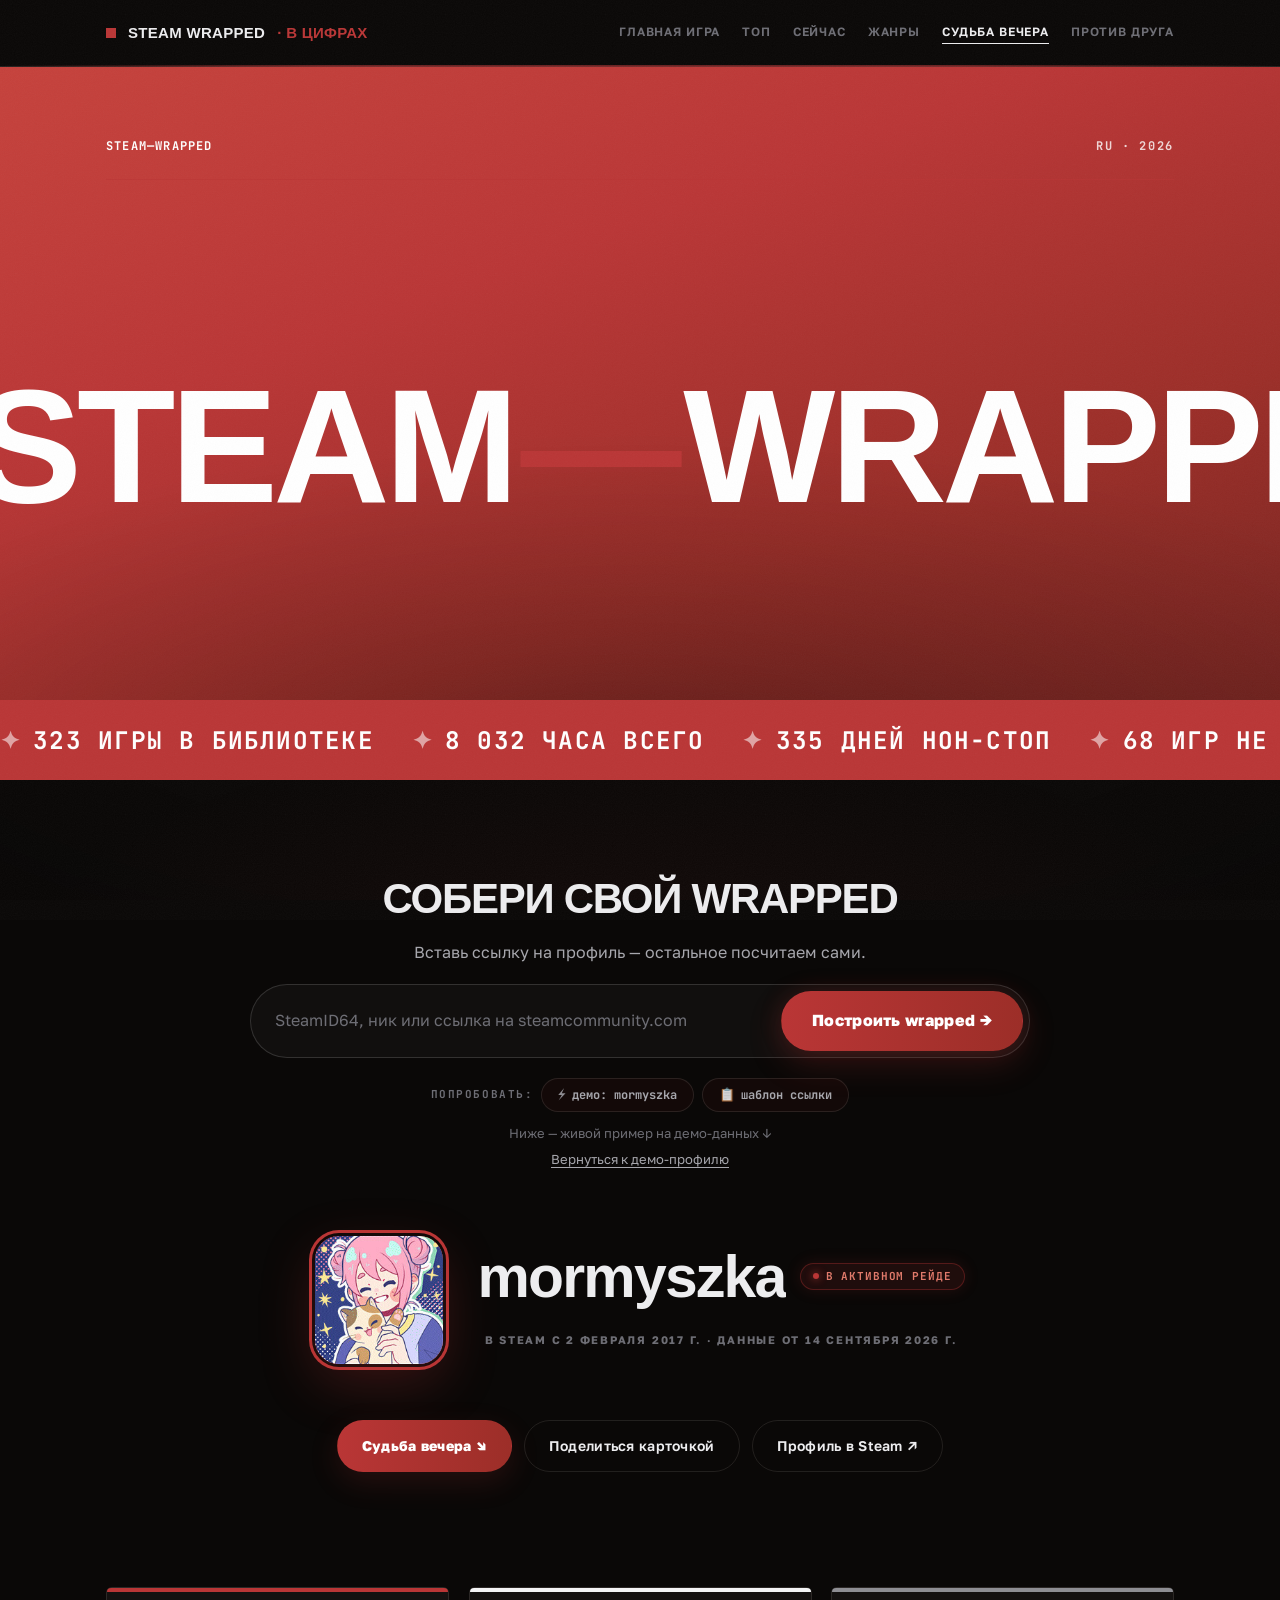
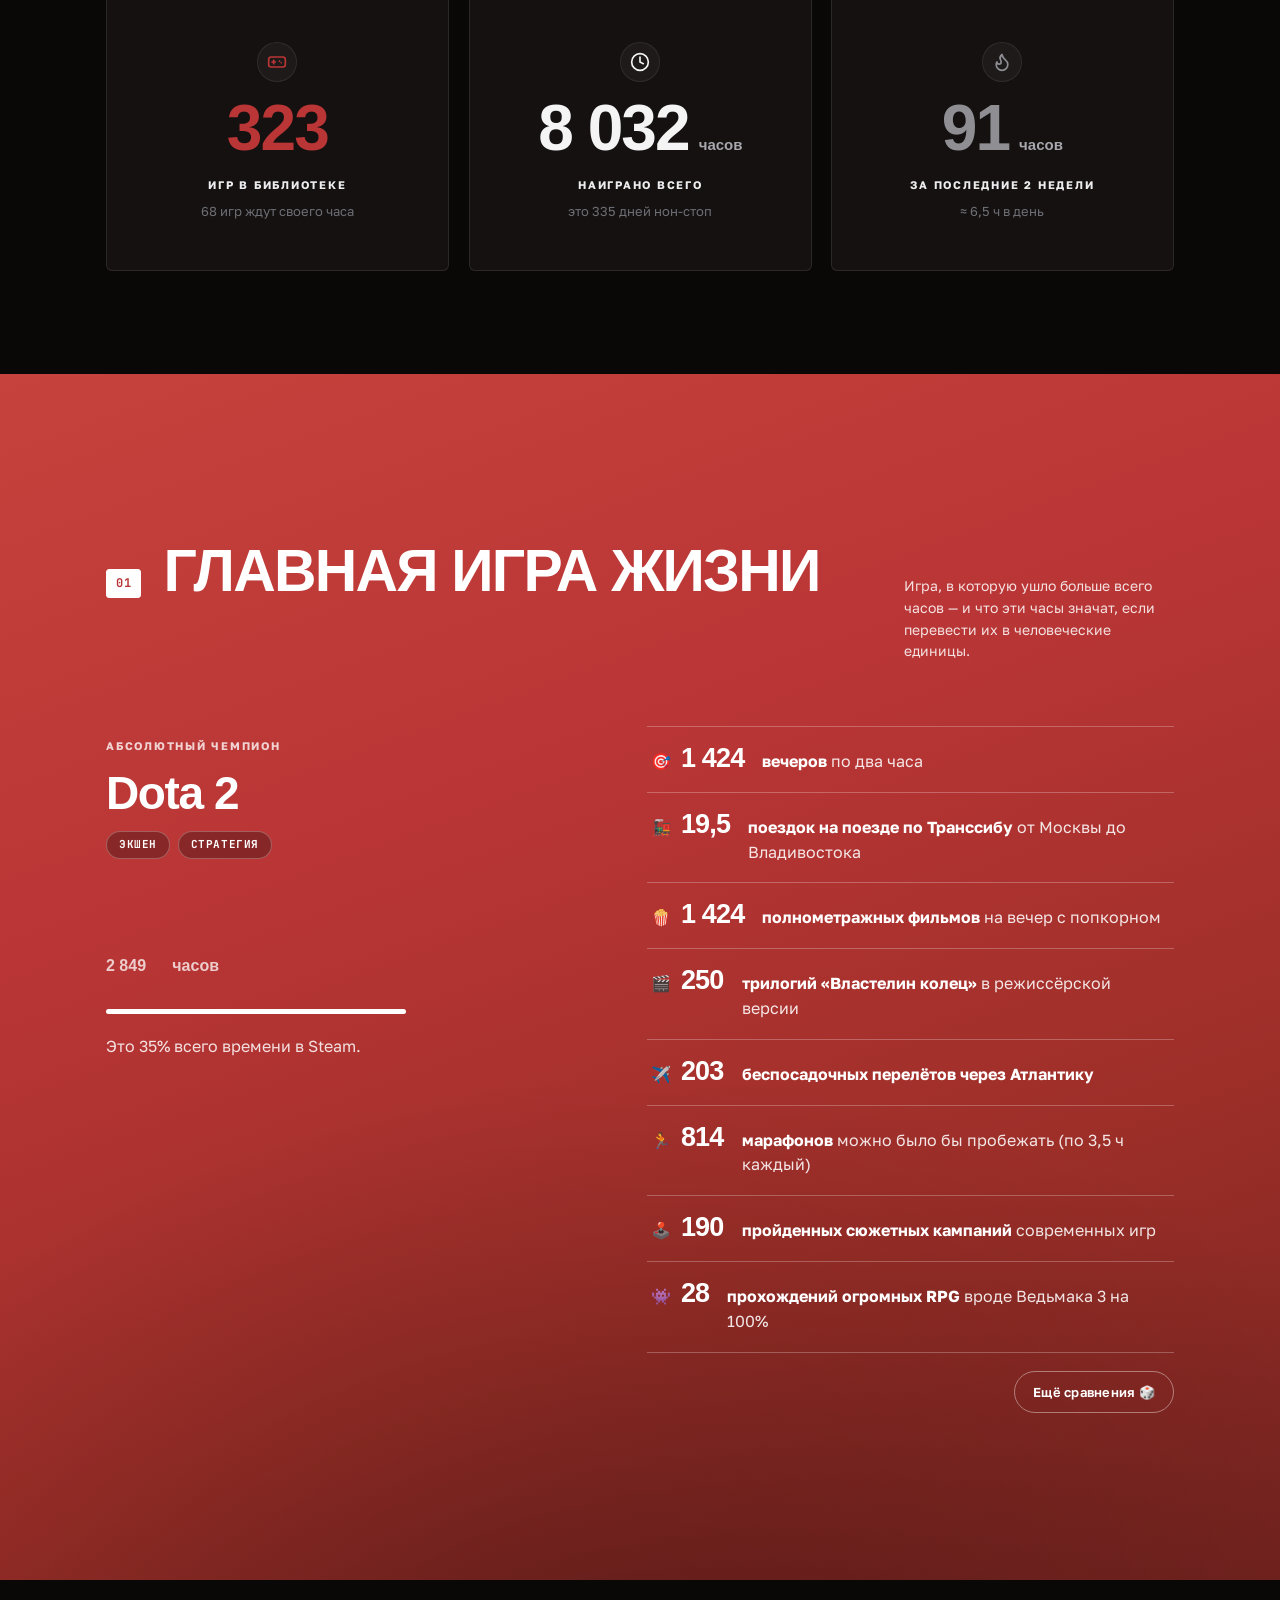
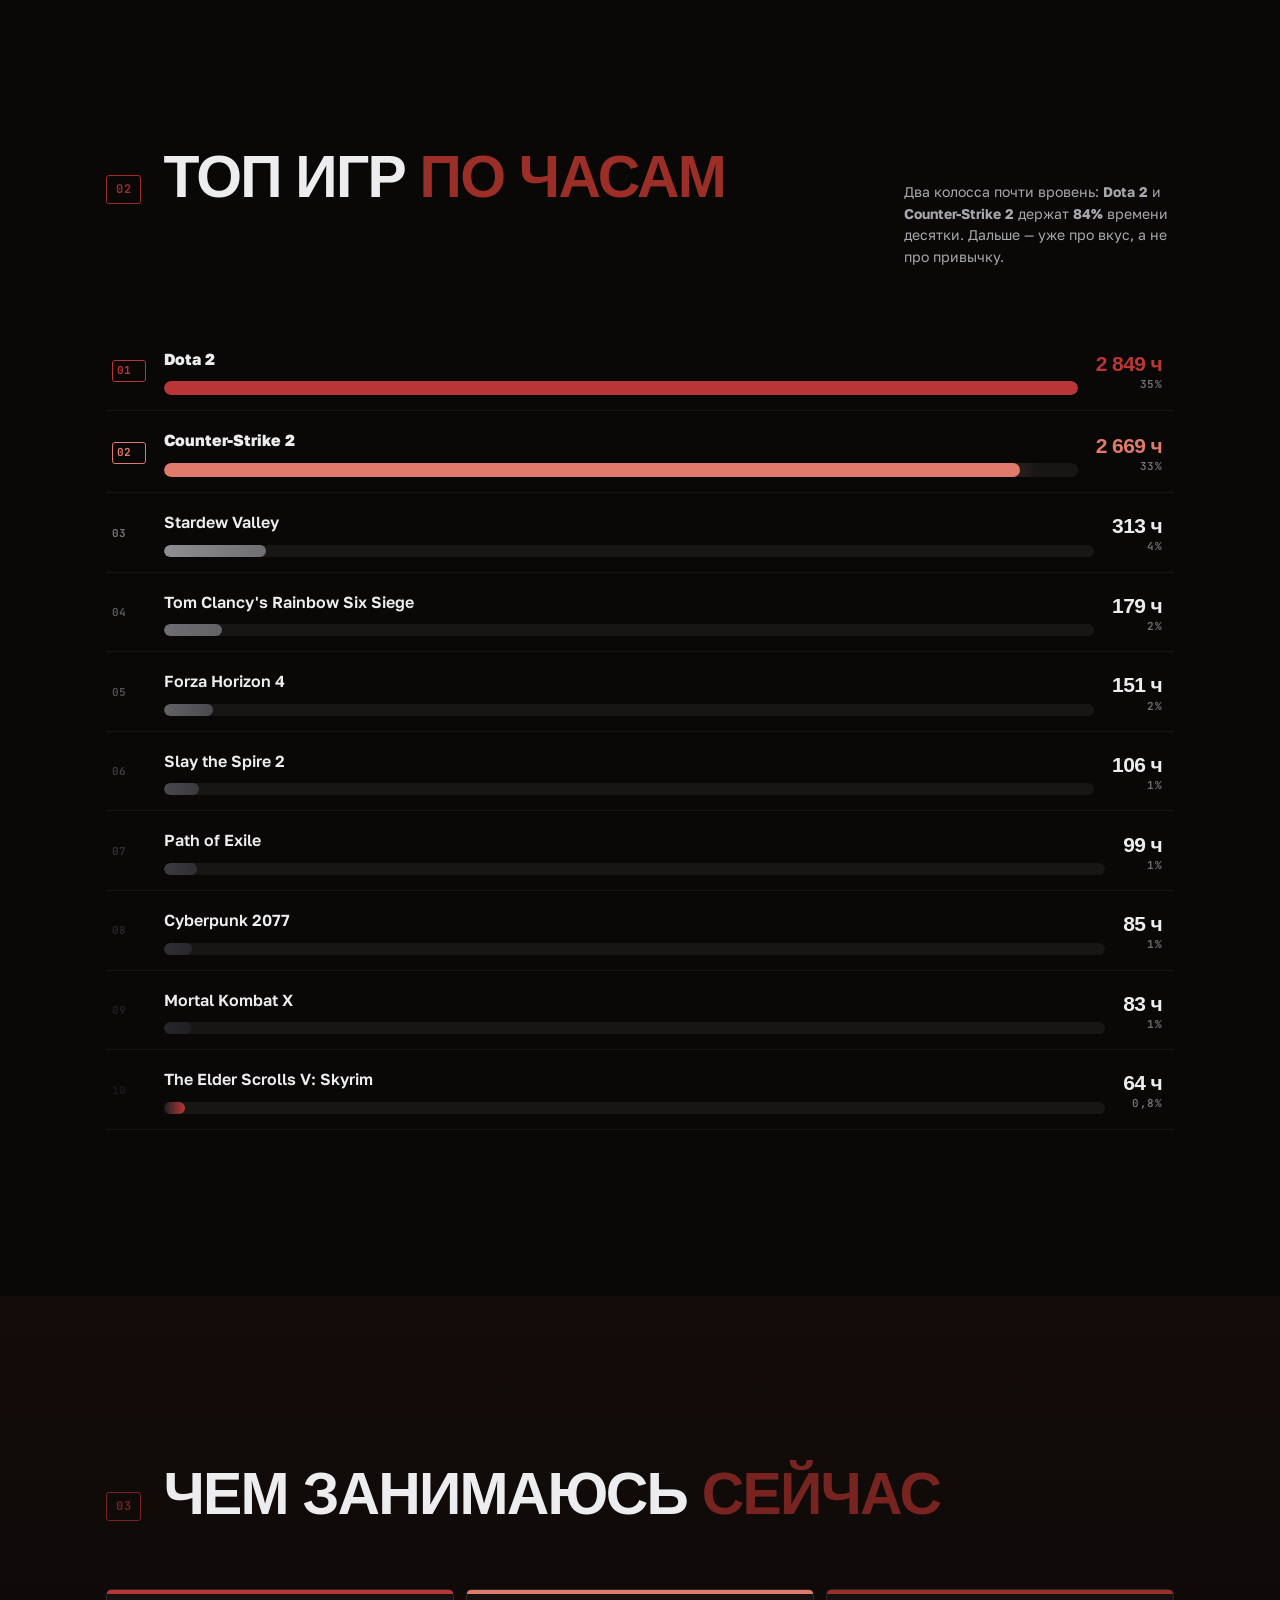
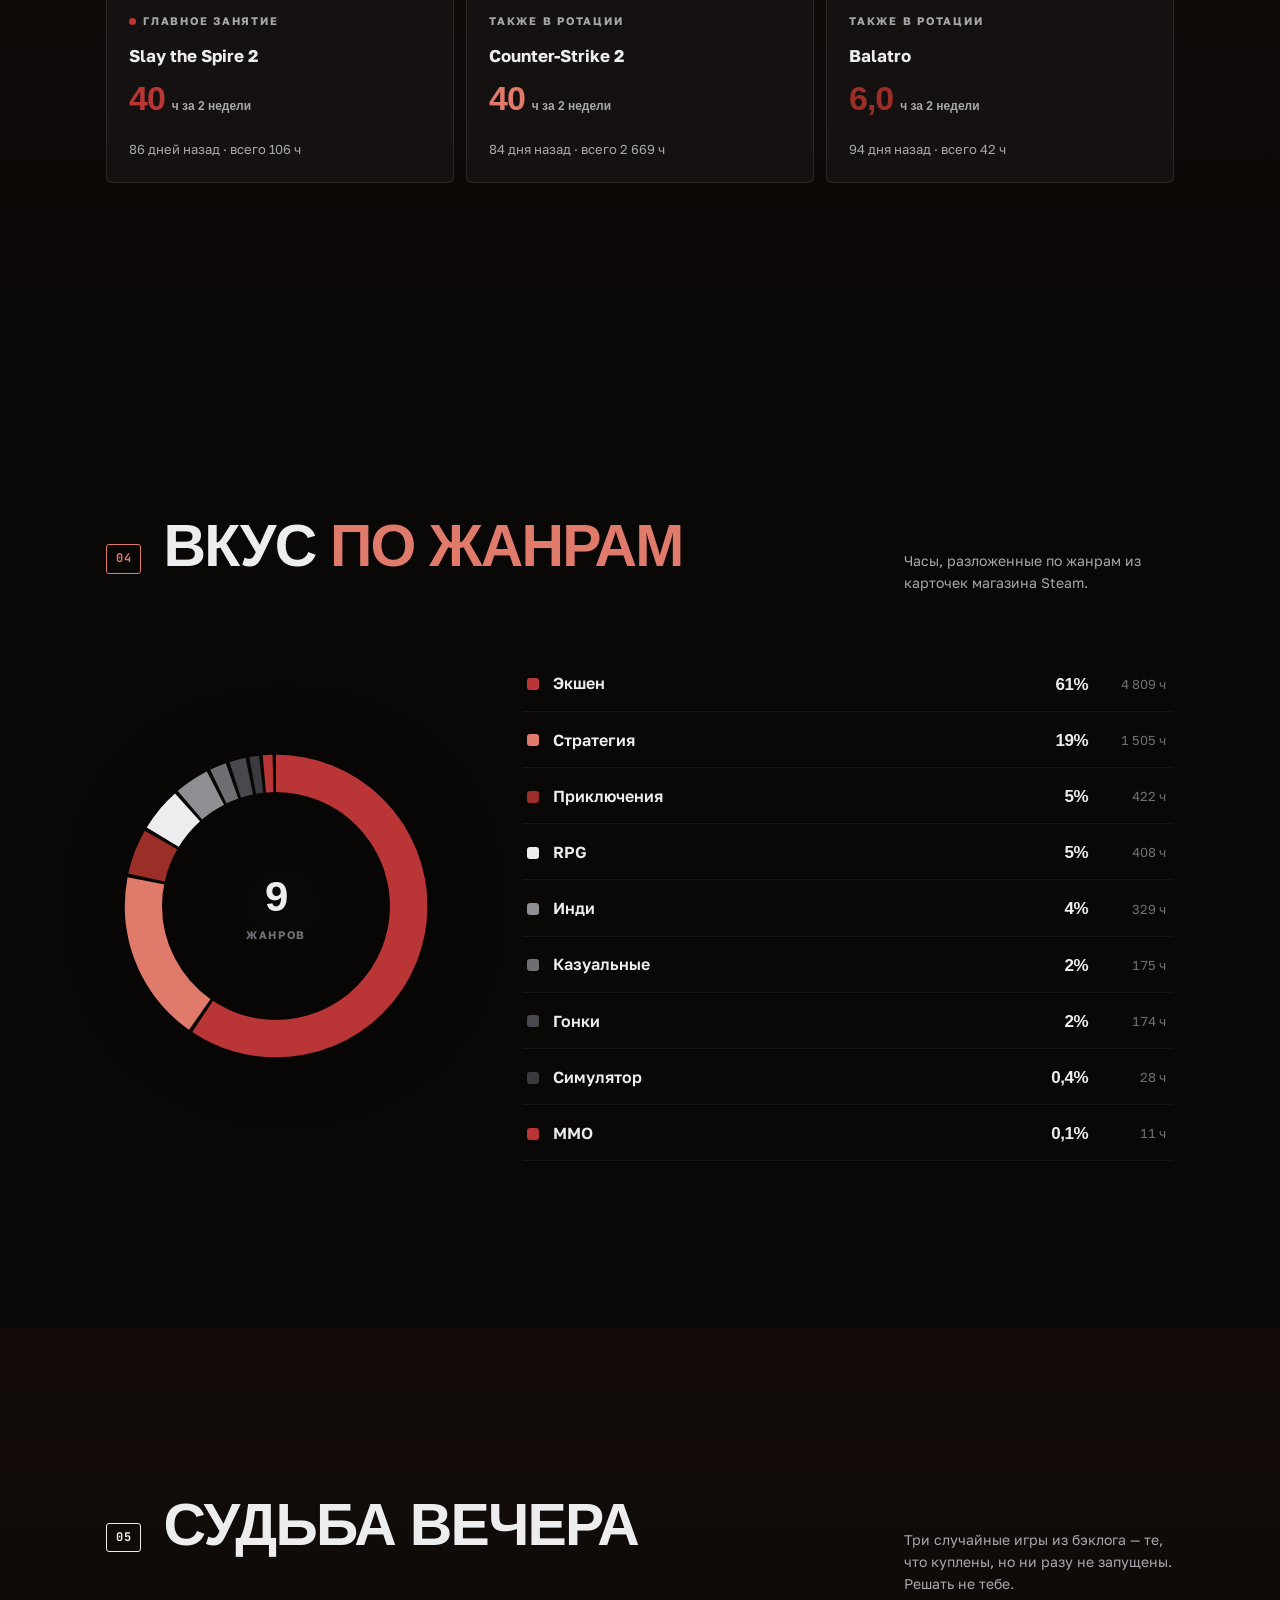
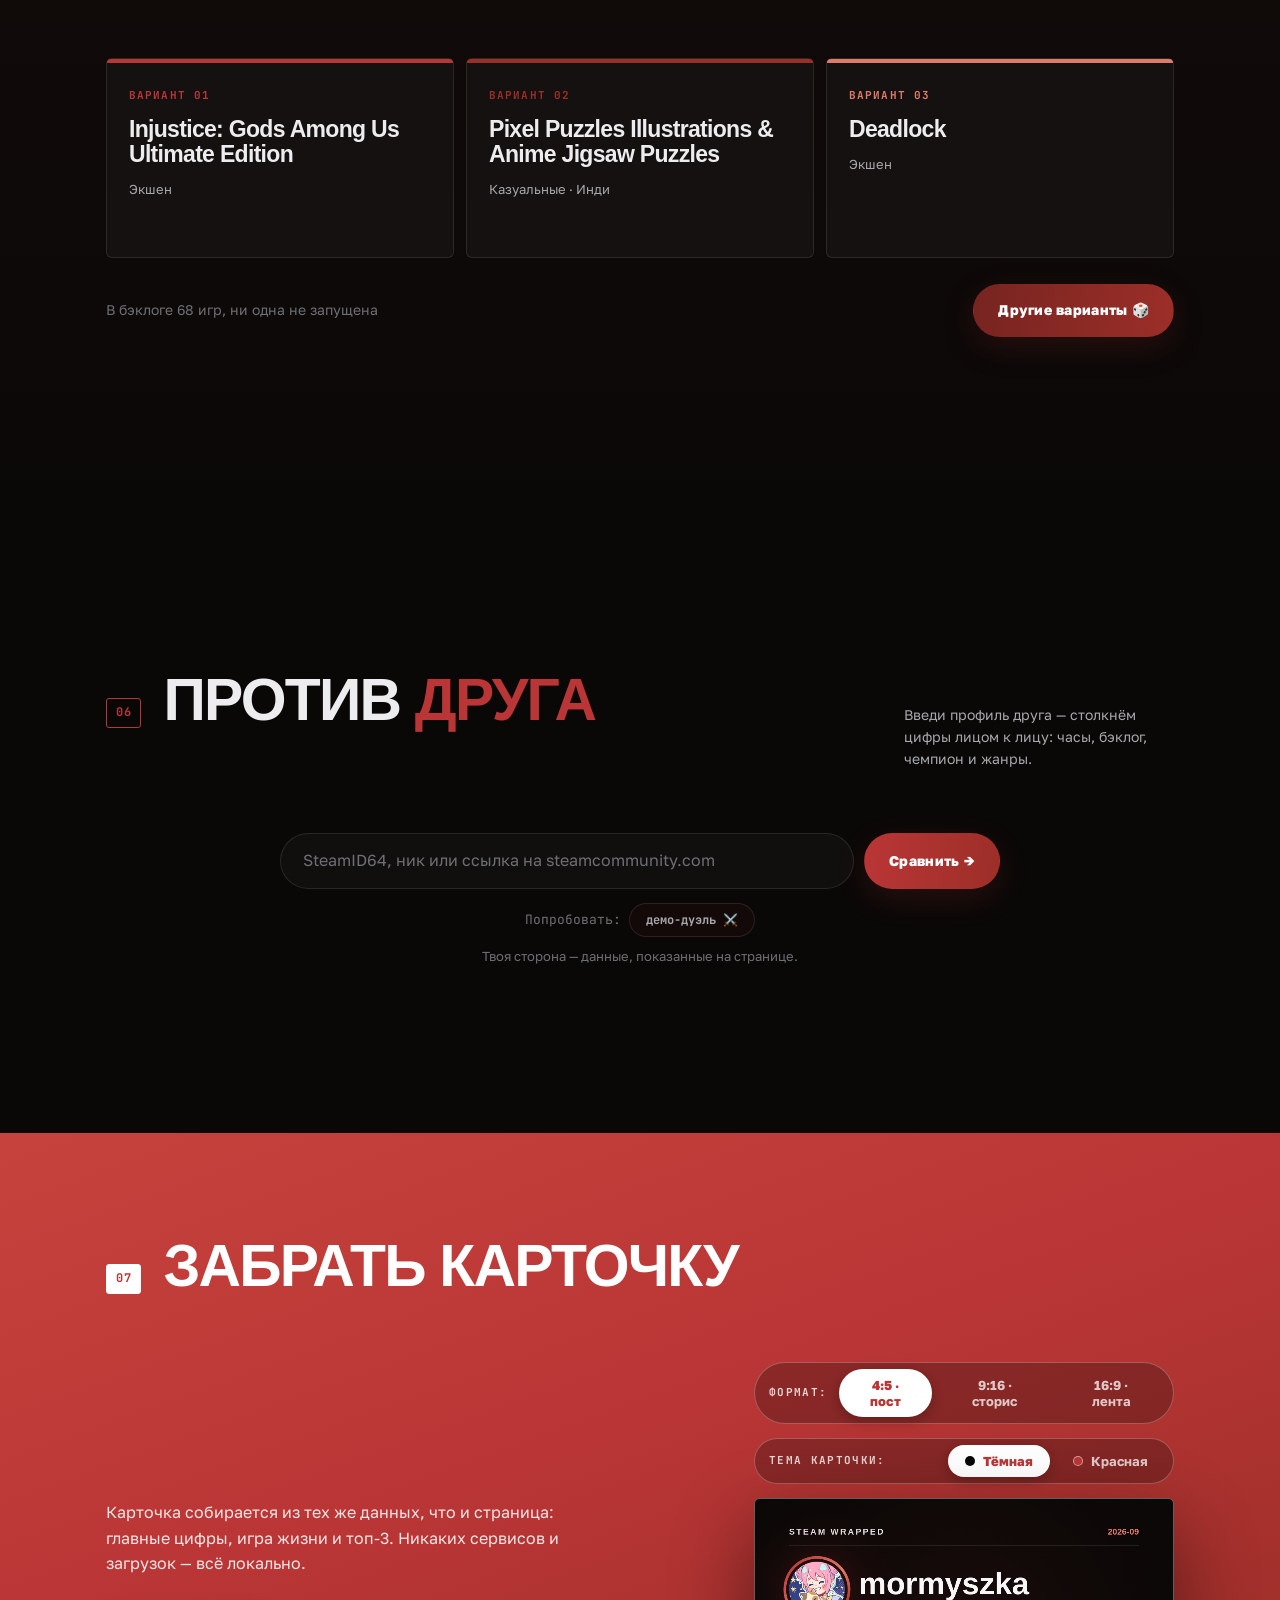
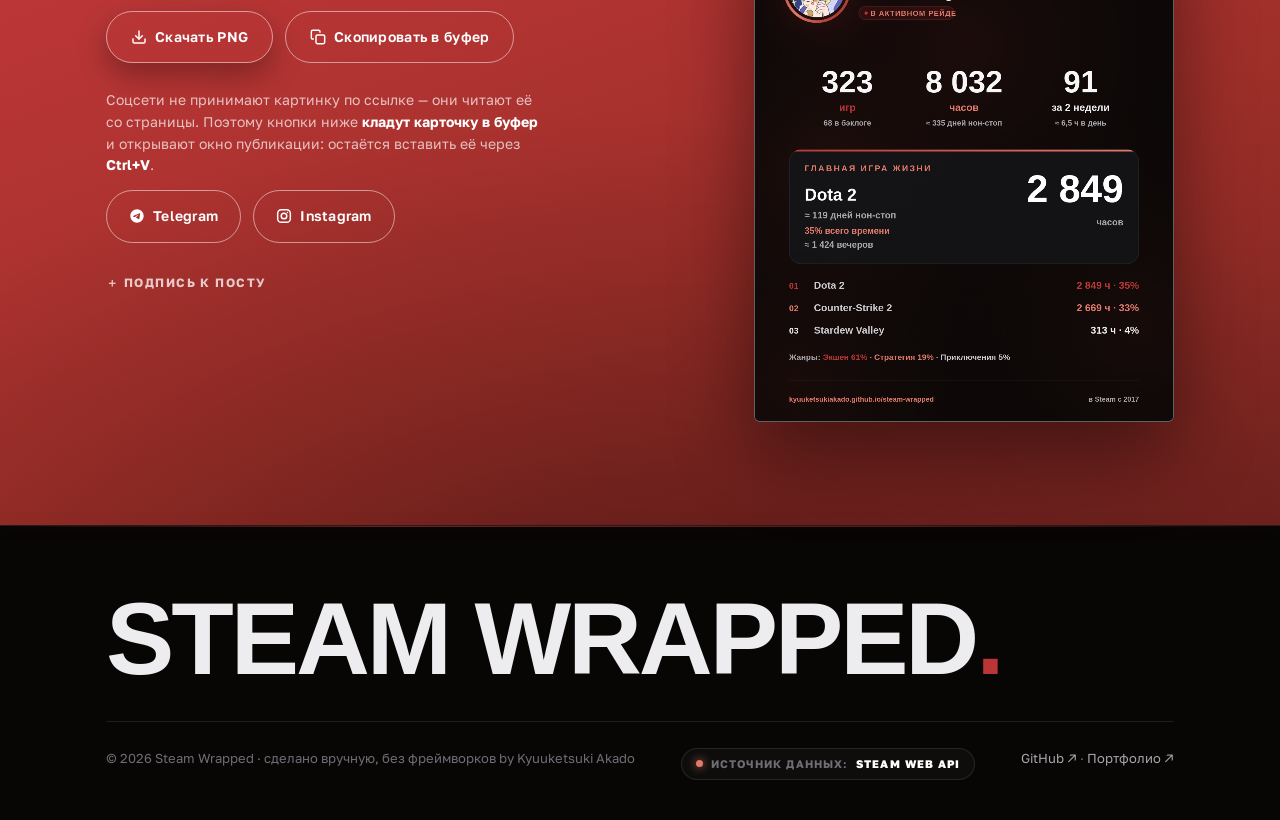
==== index.html @ e5ba5250 "fix: вордмарк hero вписывается в экран по реальной метрике шрифта Unbounded оказался шире расчётного" ====
<!DOCTYPE html>
<html lang="ru">
<head>
<meta charset="utf-8">
<meta name="viewport" content="width=device-width, initial-scale=1">
<title>Steam Wrapped — статистика Steam-профиля</title>
<meta name="description" content="Steam Wrapped превращает публичную библиотеку в цифры — от которых одновременно стыдно и радостно.">
<meta name="theme-color" content="#0A0807">
<meta property="og:title" content="Steam Wrapped — твоя библиотека в цифрах">
<meta property="og:description" content="Инструмент для наглядной статистики публичного Steam-профиля.">
<meta property="og:type" content="website">
<meta property="og:url" content="https://kyuuketsukiakado.github.io/steam-wrapped/">
<meta property="og:image" content="https://kyuuketsukiakado.github.io/steam-wrapped/assets/img/og.png">
<meta property="og:image:width" content="1200">
<meta property="og:image:height" content="630">
<meta property="og:image:alt" content="Steam Wrapped: пример статистики Steam-профиля">
<meta property="og:locale" content="ru_RU">
<meta name="twitter:card" content="summary_large_image">
<meta name="twitter:title" content="Steam Wrapped — твоя библиотека в цифрах">
<meta name="twitter:description" content="Инструмент для наглядной статистики публичного Steam-профиля.">
<meta name="twitter:image" content="https://kyuuketsukiakado.github.io/steam-wrapped/assets/img/og.png">
<link rel="icon" href="data:image/svg+xml,<svg xmlns='http://www.w3.org/2000/svg' viewBox='0 0 32 32'><rect width='32' height='32' rx='7' fill='%230A0A0B'/><rect x='10' y='10' width='12' height='12' rx='2' fill='%23BA3636' transform='rotate(45 16 16)'/></svg>">
<link rel="preload" as="font" type="font/woff2" href="assets/fonts/unbounded-cyrillic-wght-normal.woff2" crossorigin>
<link rel="preload" as="font" type="font/woff2" href="assets/fonts/manrope-cyrillic-wght-normal.woff2" crossorigin>
<link rel="preconnect" href="https://fonts.googleapis.com">
<link rel="preconnect" href="https://fonts.gstatic.com" crossorigin>
<link rel="stylesheet" href="https://fonts.googleapis.com/css2?family=Golos+Text:wght@400..900&family=JetBrains+Mono:wght@400..800&display=swap">
<!-- ?v= — бамп версии при ручных правках css/js, иначе браузер отдаст кэш -->
<link rel="stylesheet" href="assets/css/style.css?v=20260913-5">
</head>
<body>
<a class="skip-link" href="#hero">К содержимому</a>

<div class="shell">
  <div class="scroll-progress" id="scrollProgress" aria-hidden="true"></div>

  <header class="topbar">
    <div class="wrap topbar__inner">
      <div class="topbar__brand">STEAM&nbsp;WRAPPED <b>· В ЦИФРАХ</b></div>
      <nav class="topbar__nav">
        <a href="#soulmate">Главная игра</a>
        <a href="#top">Топ</a>
        <a href="#now">Сейчас</a>
        <a href="#genres">Жанры</a>
        <a href="#fate">Судьба вечера</a>
        <a href="#versus">Против друга</a>
      </nav>
      <button class="burger" id="burger" type="button" aria-expanded="false" aria-controls="mobileNav" aria-label="Меню">
        <span aria-hidden="true"></span><span aria-hidden="true"></span><span aria-hidden="true"></span>
      </button>
    </div>
    <nav class="mobilenav" id="mobileNav" aria-label="Разделы страницы">
      <a href="#soulmate">Главная игра</a>
      <a href="#top">Топ</a>
      <a href="#now">Сейчас</a>
      <a href="#genres">Жанры</a>
      <a href="#fate">Судьба вечера</a>
      <a href="#versus">Против друга</a>
    </nav>
  </header>

  <!-- ============ ГЕРОЙ ============ -->
  <section class="hero" id="hero">
    <div class="hero__red sec--red">
      <div class="wrap">
        <div class="hero__nav">
          <span class="hero__brand">Steam—Wrapped</span>
          <span class="hero__pill">RU · 2026</span>
        </div>
        <div class="hero__stage">
          <span class="meteor" aria-hidden="true"></span>
          <span class="meteor" aria-hidden="true"></span>
          <span class="meteor" aria-hidden="true"></span>
          <h1 class="hero__title"><span class="t-steam">Steam</span><span class="t-dash">—</span><span class="t-wrap">Wrapped</span></h1>
        </div>
      </div>
    </div>

    <div class="marquee marquee--ticker" aria-hidden="true">
      <div class="marquee__track" id="marquee"></div>
    </div>

    <div class="wrap hero__tools">
    <form class="profile-form" id="profileForm" novalidate>
      <label class="profile-form__label" for="profileInput">Собери свой wrapped</label>
      <p class="profile-form__invite">Вставь ссылку на профиль — остальное посчитаем сами.</p>
      <div class="profile-form__row">
        <input class="profile-form__input" id="profileInput" name="profile" type="text"
               inputmode="url" autocomplete="url" maxlength="400"
               placeholder="SteamID64, ник или ссылка на steamcommunity.com"
               aria-describedby="profileStatus">
        <button class="btn btn--solid" type="submit">Построить wrapped →</button>
      </div>
      <div class="profile-form__chips">
        <span class="profile-form__chips-label">Попробовать:</span>
        <button type="button" class="chip" data-fill="https://steamcommunity.com/id/K_Ak4d0/">
          <span class="chip__icon" aria-hidden="true">⚡</span> демо: mormyszka
        </button>
        <button type="button" class="chip" data-fill="https://steamcommunity.com/id/">
          <span class="chip__icon" aria-hidden="true">📋</span> шаблон ссылки
        </button>
      </div>
      <p class="profile-form__status" id="profileStatus" aria-live="polite">
        Ниже — живой пример на демо-данных ↓
      </p>
      <a class="profile-form__reset" id="profileReset" href="./" hidden>Вернуться к демо-профилю</a>
    </form>

    <div class="hero__profile">
      <div class="avatar" id="avatar">M</div>
      <div class="hero__profile-side">
        <div class="hero__nick-row">
          <div class="hero__nick" id="heroNick">mormyszka</div>
          <span class="hero__badge" id="heroArchetype" hidden></span>
        </div>
        <p class="eyebrow" id="heroEyebrow">данные от —</p>
      </div>
    </div>

    <div class="hero__actions">
      <a class="btn btn--solid" href="#fate">Судьба вечера ↘</a>
      <a class="btn" href="#share">Поделиться карточкой</a>
      <a class="btn" id="profileLink" href="#" target="_blank" rel="noopener">Профиль в Steam ↗</a>
    </div>

    <div class="stats" id="stats">
      <div class="stat">
        <div class="stat__icon-badge" aria-hidden="true">
          <svg width="20" height="20" viewBox="0 0 24 24" fill="none" stroke="currentColor" stroke-width="2" stroke-linecap="round" stroke-linejoin="round"><rect x="2" y="6" width="20" height="12" rx="3"/><line x1="6" y1="12" x2="10" y2="12"/><line x1="8" y1="10" x2="8" y2="14"/><line x1="15" y1="11" x2="15.01" y2="11"/><line x1="17" y1="13" x2="17.01" y2="13"/></svg>
        </div>
        <div class="stat__value"><span data-count="games">0</span></div>
        <div class="eyebrow stat__label">Игр в библиотеке</div>
        <div class="stat__hint" id="hintGames">—</div>
      </div>
      <div class="stat">
        <div class="stat__icon-badge" aria-hidden="true">
          <svg width="20" height="20" viewBox="0 0 24 24" fill="none" stroke="currentColor" stroke-width="2" stroke-linecap="round" stroke-linejoin="round"><circle cx="12" cy="12" r="10"/><polyline points="12 6 12 12 16 14"/></svg>
        </div>
        <div class="stat__value"><span data-count="hours">0</span><span class="stat__unit">часов</span></div>
        <div class="eyebrow stat__label">Наиграно всего</div>
        <div class="stat__hint" id="hintHours">—</div>
      </div>
      <div class="stat">
        <div class="stat__icon-badge" aria-hidden="true">
          <svg width="20" height="20" viewBox="0 0 24 24" fill="none" stroke="currentColor" stroke-width="2" stroke-linecap="round" stroke-linejoin="round"><path d="M8.5 14.5A2.5 2.5 0 0 0 11 12c0-1.38-.5-2-1-3-1.072-2.143-.224-4.054 2-6 .5 2.5 2 4.9 4 6.5 2 1.6 3 3.5 3 5.5a7 7 0 1 1-14 0c0-1.153.433-2.294 1-3a2.5 2.5 0 0 0 2.5 2.5z"/></svg>
        </div>
        <div class="stat__value"><span data-count="hours2w">0</span><span class="stat__unit">часов</span></div>
        <div class="eyebrow stat__label">За последние 2 недели</div>
        <div class="stat__hint" id="hint2w">—</div>
      </div>
    </div>
    </div>
  </section>


  <!-- ============ ГЛАВНАЯ ИГРА ЖИЗНИ ============ -->
  <section id="soulmate" class="sec sec--red sec--c1">
    <div class="wrap">
      <div class="sec-head">
        <span class="sec-index">01</span>
        <h2 class="sec-title">Главная игра <b>жизни</b></h2>
        <p class="sec-note">Игра, в которую ушло больше всего часов — и что эти часы значат, если перевести их в человеческие единицы.</p>
      </div>

      <div class="soulmate">
        <div>
          <p class="eyebrow">Абсолютный чемпион</p>
          <div class="soulmate__art"><img id="smArt" width="460" height="215" alt="" hidden></div>
          <h3 class="soulmate__name" id="smName">—</h3>
          <div class="soulmate__genres" id="smGenres"></div>
          <div class="soulmate__hours"><span data-count="smHours">0</span> <span>часов</span></div>
          <p class="soulmate__share" id="smShare">—</p>
        </div>
        <div class="soulmate__facts-col">
          <div class="facts" id="facts"></div>
          <div class="facts__bar">
            <button type="button" class="btn btn--mini" id="rerollFactsBtn">Ещё сравнения 🎲</button>
          </div>
        </div>
      </div>
    </div>
  </section>

  <!-- ============ ТОП ИГР ============ -->
  <section id="top" class="sec sec--c2">
    <div class="wrap">
      <div class="sec-head">
        <span class="sec-index">02</span>
        <h2 class="sec-title">Топ игр <b>по часам</b></h2>
        <p class="sec-note" id="topNote">Десять игр, которые забрали больше всего времени. Длина полосы — доля от лидера.</p>
      </div>
      <div class="bars" id="bars"></div>
    </div>
  </section>

  <!-- ============ СЕЙЧАС ============ -->
  <section id="now" class="sec sec--wine sec--c3">
    <div class="wrap">
      <div class="sec-head">
        <span class="sec-index">03</span>
        <h2 class="sec-title">Чем занимаюсь <b>сейчас</b></h2>
      </div>
      <div class="recent" id="recent"></div>
    </div>
  </section>

  <!-- ============ ЖАНРЫ ============ -->
  <section id="genres" class="sec sec--c4">
    <div class="wrap">
      <div class="sec-head">
        <span class="sec-index">04</span>
        <h2 class="sec-title">Вкус <b>по жанрам</b></h2>
        <p class="sec-note">Часы, разложенные по жанрам из карточек магазина Steam.</p>
      </div>

      <div class="genres">
        <div class="donut-wrap">
          <svg class="donut" id="donut" viewBox="0 0 200 200" role="img" aria-label="Распределение часов по жанрам"></svg>
          <div class="donut-center">
            <div class="donut-center__value" id="donutValue">—</div>
            <div class="donut-center__label" id="donutLabel">жанров</div>
          </div>
        </div>
        <div class="legend" id="legend"></div>
      </div>
    </div>
  </section>

  <!-- ============ СУДЬБА ВЕЧЕРА ============ -->
  <section id="fate" class="sec sec--wine sec--c5">
    <div class="wrap">
      <div class="sec-head">
        <span class="sec-index">05</span>
        <h2 class="sec-title">Судьба <b>вечера</b></h2>
        <p class="sec-note">Три случайные игры из бэклога — те, что куплены, но ни разу не запущены. Решать не тебе.</p>
      </div>

      <div class="fate">
        <div class="fate__stage" id="fateStage">
          <div class="fate__slot fate__slot--empty">нажми кнопку —<br>и судьба решит</div>
          <div class="fate__slot fate__slot--empty">три игры<br>из бэклога</div>
          <div class="fate__slot fate__slot--empty">никаких<br>отговорок</div>
        </div>
        <div class="fate__bar">
          <span class="fate__count" id="fateCount">—</span>
          <button type="button" class="btn btn--solid" id="fateBtn">Бросить кости</button>
        </div>
      </div>
    </div>
  </section>

  <!-- ============ ПОДЕЛИТЬСЯ ============ -->
  <!-- ============ ПРОТИВ ДРУГА ============ -->
  <section id="versus" class="sec sec--c6">
    <div class="wrap">
      <div class="sec-head">
        <span class="sec-index">06</span>
        <h2 class="sec-title">Против <b>друга</b></h2>
        <p class="sec-note">Введи профиль друга — столкнём цифры лицом к лицу: часы, бэклог, чемпион и жанры.</p>
      </div>

      <form class="versus-form" id="versusForm" novalidate>
        <input class="versus-form__input" id="versusInput" name="versus" type="text"
               inputmode="url" autocomplete="url" maxlength="400"
               placeholder="SteamID64, ник или ссылка на steamcommunity.com"
               aria-describedby="versusStatus" aria-label="Профиль друга для сравнения">
        <button class="btn btn--solid" type="submit">Сравнить →</button>
      </form>
      <div class="versus-chips">
        <span class="versus-chips__label">Попробовать:</span>
        <button type="button" class="chip" id="versusDemoBtn">демо-дуэль ⚔️</button>
      </div>
      <p class="versus-status" id="versusStatus" aria-live="polite">Твоя сторона — данные, показанные на странице.</p>
      <table class="versus-grid" id="versusTable" hidden></table>
      <p class="versus-verdict" id="versusVerdict" hidden></p>
    </div>
  </section>

  <section id="share" class="sec sec--red sec--c6">
    <div class="wrap">
      <div class="sec-head">
        <span class="sec-index">07</span>
        <h2 class="sec-title">Забрать <b>карточку</b></h2>
      </div>

      <div class="share">
        <div>
          <p class="share__text">
            Карточка собирается из тех же данных, что и страница: главные цифры,
            игра жизни и топ-3. Никаких сервисов и загрузок — всё локально.
          </p>
          <div class="hero__actions">
            <button type="button" class="btn btn--cream" id="dlBtn">
              <svg class="btn__icon" width="16" height="16" viewBox="0 0 24 24" fill="none" stroke="currentColor" stroke-width="2.2" stroke-linecap="round" stroke-linejoin="round" aria-hidden="true"><path d="M21 15v4a2 2 0 0 1-2 2H5a2 2 0 0 1-2-2v-4"/><polyline points="7 10 12 15 17 10"/><line x1="12" y1="15" x2="12" y2="3"/></svg>
              Скачать PNG
            </button>
            <button type="button" class="btn" id="copyBtn">
              <svg class="btn__icon" width="16" height="16" viewBox="0 0 24 24" fill="none" stroke="currentColor" stroke-width="2.2" stroke-linecap="round" stroke-linejoin="round" aria-hidden="true"><rect x="9" y="9" width="13" height="13" rx="2" ry="2"/><path d="M5 15H4a2 2 0 0 1-2-2V4a2 2 0 0 1 2-2h9a2 2 0 0 1 2 2v1"/></svg>
              Скопировать в буфер
            </button>
          </div>

          <p class="share__hint">
            Соцсети не принимают картинку по ссылке — они читают её со страницы.
            Поэтому кнопки ниже <b>кладут карточку в буфер</b> и открывают окно
            публикации: остаётся вставить её через <b>Ctrl+V</b>.
          </p>
          <div class="hero__actions share__nets">
            <button type="button" class="btn btn--net btn--tg" id="tgBtn">
              <svg class="btn__icon" width="16" height="16" viewBox="0 0 24 24" fill="currentColor" aria-hidden="true"><path d="M12 2C6.48 2 2 6.48 2 12s4.48 10 10 10 10-4.48 10-10S17.52 2 12 2zm4.64 6.8c-.15 1.58-.8 5.42-1.13 7.19-.14.75-.42 1-.68 1.03-.58.05-1.02-.38-1.58-.75-.88-.58-1.38-.94-2.23-1.5-.99-.65-.35-1.01.22-1.59.15-.15 2.71-2.48 2.76-2.69a.2.2 0 00-.05-.18c-.06-.05-.14-.03-.21-.02-.09.02-1.49.95-4.22 2.79-.4.27-.76.41-1.08.4-.36-.01-1.04-.2-1.55-.37-.63-.2-1.12-.31-1.08-.66.02-.18.27-.36.74-.55 2.92-1.27 4.86-2.11 5.83-2.51 2.78-1.16 3.35-1.36 3.73-1.36.08 0 .27.02.39.12.1.08.13.19.14.27-.01.06.01.24 0 .38z"/></svg>
              Telegram
            </button>
            <button type="button" class="btn btn--net btn--ig" id="igBtn">
              <svg class="btn__icon" width="16" height="16" viewBox="0 0 24 24" fill="none" stroke="currentColor" stroke-width="2.2" stroke-linecap="round" stroke-linejoin="round" aria-hidden="true"><rect x="2.5" y="2.5" width="19" height="19" rx="5.5"/><circle cx="12" cy="12" r="4.2"/><line x1="17.2" y1="6.8" x2="17.21" y2="6.8"/></svg>
              Instagram
            </button>
          </div>
          <details class="share__caption">
            <summary>Подпись к посту</summary>
            <label class="share__caption-label" for="captionBox">
              Текст поста — можно править, он подставится при копировании
            </label>
            <textarea id="captionBox" rows="4" spellcheck="false"></textarea>
            <div class="share__caption-row">
              <button type="button" class="btn btn--mini" id="capCopyBtn">Скопировать текст</button>
              <button type="button" class="btn btn--mini" id="capResetBtn">Вернуть исходный</button>
            </div>
          </details>
        </div>
        <div class="share__preview-col">
          <div class="theme-switch" role="group" aria-label="Формат карточки">
            <span class="theme-switch__label">Формат:</span>
            <div class="theme-switch__group">
              <button type="button" class="theme-switch__btn is-on" data-card-format="45" aria-pressed="true">4:5 · пост</button>
              <button type="button" class="theme-switch__btn" data-card-format="916" aria-pressed="false">9:16 · сторис</button>
              <button type="button" class="theme-switch__btn" data-card-format="169" aria-pressed="false">16:9 · лента</button>
            </div>
          </div>
          <div class="theme-switch" role="group" aria-label="Оформление карточки">
            <span class="theme-switch__label">Тема карточки:</span>
            <div class="theme-switch__group">
              <button type="button" class="theme-switch__btn is-on" data-card-theme="dark" aria-pressed="true">
                <span class="theme-switch__swatch theme-switch__swatch--dark"></span>
                Тёмная
              </button>
              <button type="button" class="theme-switch__btn" data-card-theme="red" aria-pressed="false">
                <span class="theme-switch__swatch theme-switch__swatch--red"></span>
                Красная
              </button>
            </div>
          </div>
          <div class="share__preview">
            <canvas id="shareCanvas" width="1080" height="1350" role="img"
                    aria-label="Карточка со статистикой профиля: главные цифры, игра жизни и топ-3"></canvas>
          </div>
        </div>
      </div>
    </div>
  </section>

  <footer class="footer">
    <div class="wrap">
      <div class="footer__big" aria-hidden="true">Steam Wrapped<b>.</b></div>
      <div class="footer__inner">
      <span>© <span id="year"></span> Steam Wrapped · сделано вручную, без фреймворков by Kyuuketsuki Akado</span>
      <span class="badge" id="sourceBadge">источник данных: <b>образец</b></span>
      <span><a href="https://github.com/KyuuketsukiAkado" target="_blank" rel="noopener">GitHub ↗</a> · <a href="https://kyuuketsukiakado.github.io/hannamuzyka/" target="_blank" rel="noopener">Портфолио ↗</a></span>
      </div>
    </div>
  </footer>

</div>

<div class="toast" id="toast"></div>


<script src="assets/js/data.js"></script>
<script src="assets/js/profile-data.js"></script>
<script src="assets/js/app.js?v=20260913-5"></script>
  <button class="to-top" id="toTop" type="button" aria-label="Наверх">
    <svg width="20" height="20" viewBox="0 0 24 24" fill="none" stroke="currentColor" stroke-width="2.5" stroke-linecap="round" stroke-linejoin="round" aria-hidden="true"><path d="M12 19V5M5 12l7-7 7 7"/></svg>
  </button>
</body>
</html>
---- assets/css/style.css ----
/* =========================================================
   ШРИФТЫ: Unbounded — дисплейный (локально, assets/fonts),
   Golos Text + JetBrains Mono (Google Fonts, <link> в <head>),
   Manrope — локальный фолбэк, если CDN недоступен. Все OFL.
   ========================================================= */

@font-face {
  font-family: "Unbounded"; font-style: normal; font-display: swap;
  font-weight: 200 900;
  src: url("../fonts/unbounded-cyrillic-wght-normal.woff2") format("woff2-variations");
  unicode-range: U+0301,U+0400-045F,U+0490-0491,U+04B0-04B1,U+2116;
}
@font-face {
  font-family: "Unbounded"; font-style: normal; font-display: swap;
  font-weight: 200 900;
  src: url("../fonts/unbounded-latin-wght-normal.woff2") format("woff2-variations");
  unicode-range: U+0000-00FF,U+0131,U+0152-0153,U+02BB-02BC,U+02C6,U+02DA,U+02DC,U+0304,U+0308,U+0329,U+2000-206F,U+20AC,U+2122,U+2191,U+2193,U+2212,U+2215,U+FEFF,U+FFFD;
}
@font-face {
  font-family: "Manrope"; font-style: normal; font-display: swap;
  font-weight: 200 800;
  src: url("../fonts/manrope-cyrillic-wght-normal.woff2") format("woff2-variations");
  unicode-range: U+0301,U+0400-045F,U+0490-0491,U+04B0-04B1,U+2116;
}
@font-face {
  font-family: "Manrope"; font-style: normal; font-display: swap;
  font-weight: 200 800;
  src: url("../fonts/manrope-latin-wght-normal.woff2") format("woff2-variations");
  unicode-range: U+0000-00FF,U+0131,U+0152-0153,U+02BB-02BC,U+02C6,U+02DA,U+02DC,U+0304,U+0308,U+0329,U+2000-206F,U+20AC,U+2122,U+2191,U+2193,U+2212,U+2215,U+FEFF,U+FFFD;
}

/* =========================================================
   STEAM WRAPPED · mormyszka
   Тёмная тема: жирная типографика, крупные цифры,
   «редлайн»: чёрный карбон + приглушённый кирпичный красный.
   ========================================================= */

:root {
  /* база */
  --bg:        #0A0807;
  --bg-soft:   #141110;
  --line:      rgba(255, 241, 231, 0.10);
  --line-soft: rgba(255, 241, 231, 0.06);
  --ink:       #EDEDEF;
  --ink-dim:   #A7A7AD;
  --ink-faint: #6E6E75;

  /* палитра акцентов — «редлайн»: чёрный + кирпичный красный */
  --c1: #BA3636;   /* красный — главный */
  --c2: #9C2E28;   /* глубокий красный */
  --c3: #772420;   /* тёмный красный */
  --c4: #E07A6B;   /* горячий коралл */
  --c5: #EDEDEF;   /* лёд */
  --c6: #BA3636;

  --accent: var(--c1);   /* переопределяется посекционно */

  /* типографика */
  --sans: "Golos Text", "Manrope", "Segoe UI", -apple-system, Roboto, Helvetica, Arial, sans-serif;
  --display: "Unbounded", "Manrope", "Segoe UI", Arial, sans-serif;
  --mono: "JetBrains Mono", "SFMono-Regular", Consolas, "Liberation Mono", Menlo, monospace;
  --w-display: 900;        /* вес крупных цифр и заголовков */
  --tight: -0.03em;        /* трекинг крупного текста */

  --radius: 4px;
  --max: 1180px;
  --section-pad: clamp(96px, 13vw, 200px);
}

/* Крупные цифры набираются моноширинными знаками: при пересчёте
   счётчиков ширина не скачет и строка не дёргается. */
.stat__value,
.soulmate__hours,
.fact__num,
.bar__value,
.rcard__big,
.donut-center__value,
.legend__pct,
.legend__hours {
  font-variant-numeric: tabular-nums;
  font-feature-settings: "tnum" 1;
}

* { box-sizing: border-box; }
html { scroll-behavior: smooth; }
.skip-link {
  position: absolute; left: 16px; top: -60px; z-index: 100;
  background: var(--c1); color: #FFFFFF; font-weight: 800; font-size: 14px;
  padding: 10px 18px; border-radius: 12px; text-decoration: none;
  transition: top 0.2s ease;
}
.skip-link:focus-visible { top: 12px; }

body {
  margin: 0;
  background: var(--bg);
  color: var(--ink);
  font-family: var(--sans);
  font-size: 16px;
  line-height: 1.6;
  font-weight: 400;
  -webkit-font-smoothing: antialiased;
  overflow-x: hidden;
}

/* глубокий эспрессо: красный свет сверху/снизу + виньетка, без плетения */
body::before {
  content: "";
  position: fixed;
  inset: 0;
  pointer-events: none;
  z-index: 0;
  background:
    radial-gradient(90% 55% at 50% -5%, rgba(186, 54, 54, 0.08), transparent 70%),
    radial-gradient(70% 40% at 50% 108%, rgba(186, 54, 54, 0.06), transparent 70%),
    radial-gradient(120% 100% at 50% 42%, transparent 55%, rgba(0, 0, 0, 0.5) 100%);
}


.shell { position: relative; z-index: 1; }

.wrap {
  width: 100%;
  max-width: var(--max);
  margin: 0 auto;
  padding: 0 clamp(20px, 5vw, 56px);
}

a { color: inherit; text-decoration: none; }
a:hover { color: var(--accent); }
::selection { background: var(--c1); color: #FFFFFF; }

/* посекционные акценты */
.sec--c1 { --accent: var(--c1); }
.sec--c2 { --accent: var(--c2); }
.sec--c3 { --accent: var(--c3); }
.sec--c4 { --accent: var(--c4); }
.sec--c5 { --accent: var(--c5); }
.sec--c6 { --accent: var(--c1); }

/* ---------- служебная типографика ---------- */

.eyebrow {
  font-size: 11px;
  letter-spacing: 0.16em;
  text-transform: uppercase;
  color: var(--ink-faint);
  font-weight: 700;
}

/* секции льются цельными полосами: красные развороты + эспрессо с вином */
.sec { position: relative; }
.sec--wine { background: linear-gradient(180deg, #130C0A 0%, var(--bg) 100%); }
/* старые .section-head удалены: все секции на .sec-head */

/* ---------- кадры секций: общая шапка (тёмная по умолчанию, светлая на красном) ---------- */

.sec-head {
  display: flex; align-items: baseline; gap: clamp(12px, 2vw, 22px); flex-wrap: wrap;
  margin-bottom: clamp(36px, 5vw, 64px);
}
.sec-index {
  font-family: var(--mono); font-size: 12px; font-weight: 700;
  color: var(--accent); border: 1px solid var(--accent);
  padding: 4px 9px; border-radius: 3px; letter-spacing: 0.06em;
  transform: translateY(-4px);
}
.sec-title {
  margin: 0; font-family: var(--display); font-weight: var(--w-display);
  /* 1.06: бревис «Й» в Unbounded (wght 900) доходит до 0.99em — при 1.0 касался строки выше */
  font-size: clamp(30px, 4.6vw, 62px); line-height: 1.06;
  letter-spacing: var(--tight); text-transform: uppercase;
}
.sec-title b { color: var(--accent); font-weight: var(--w-display); }
.sec-note {
  margin: 0 0 0 auto; max-width: 30ch;
  font-size: 14px; line-height: 1.55; color: var(--ink-dim);
}
/* ---------- красный разворот во всю ширину: секция льётся от края до края ---------- */

.sec--red {
  background:
    radial-gradient(120% 90% at 50% 112%, rgba(0, 0, 0, 0.30), transparent 60%),
    linear-gradient(160deg, #C6423C 0%, var(--c1) 35%, var(--c2) 70%, var(--c3) 100%);
  color: #FFFFFF;
}
.sec--red :focus-visible { outline-color: #FFFFFF; }
/* инверсный чип: белое поле, красный номер */
.sec--red .sec-index { background: #FFFFFF; border-color: #FFFFFF; color: var(--c1); }
.sec--red .sec-title { color: #FFFFFF; }
/* акцентное слово на красном — тоже белое: обводка запрещена,
   чёрное нечитаемо, иерархия держится кеглем */
.sec--red .sec-title b { color: #FFFFFF; }
.sec--red .sec-note { color: rgba(255, 255, 255, 0.85); }

/* ---------- 01 на красном: всё молочное, иерархия — кеглем и весом ---------- */

.sec--red .eyebrow { color: rgba(255, 255, 255, 0.78); }
.sec--red .soulmate__hours {
  background: none;
  -webkit-text-fill-color: #FFFFFF; color: #FFFFFF;
}
.sec--red .soulmate__hours span {
  color: rgba(255, 255, 255, 0.75);
  -webkit-text-fill-color: rgba(255, 255, 255, 0.75);
}
.sec--red .soulmate__hours::after { background: #FFFFFF; }
.sec--red .soulmate__share { color: rgba(255, 255, 255, 0.85); }
.sec--red .facts { border-top-color: rgba(255, 255, 255, 0.25); }
.sec--red .fact { border-bottom-color: rgba(255, 255, 255, 0.25); }
.sec--red .fact:hover { background: rgba(255, 255, 255, 0.08); box-shadow: inset 2px 0 0 #FFFFFF; }
.sec--red .fact__num { color: #FFFFFF; }
.sec--red .fact__text { color: rgba(255, 255, 255, 0.88); }
.sec--red .fact__text b { color: #FFFFFF; }

/* ---------- 06 на красном: текст молочный, кнопки светлые ---------- */

.sec--red .share__text { color: rgba(255, 255, 255, 0.88); }
.sec--red .share__hint { color: rgba(255, 255, 255, 0.7); }
.sec--red .share__hint b { color: #FFFFFF; }
.sec--red .btn { border-color: rgba(255, 255, 255, 0.5); color: #FFFFFF; }
.sec--red .btn:hover { border-color: #FFFFFF; color: #FFFFFF; }
.sec--red .btn--cream:hover { color: var(--c1); }
.sec--red .share__caption summary { color: rgba(255, 255, 255, 0.75); }
.sec--red .share__caption summary:hover { color: #FFFFFF; }
.sec--red .share__caption-label { color: rgba(255, 255, 255, 0.7); }
.sec--red .share__caption textarea { border-color: rgba(255, 255, 255, 0.25); }
.sec--red .share__caption textarea:focus { border-color: #FFFFFF; }
.sec--red .share__preview { border-color: rgba(255, 255, 255, 0.35); background: #0A0A0B; box-shadow: 0 30px 80px rgba(0, 0, 0, 0.45); }

section { padding: var(--section-pad) 0; }
#share { --section-pad: clamp(56px, 8vw, 110px); }

/* ---------- шапка ---------- */

.topbar {
  position: sticky; top: 0; z-index: 20;
  background: var(--bg);
  border-bottom: 1px solid var(--line);
}
.topbar::after {
  content: ""; position: absolute; left: 0; right: 0; bottom: -1px; height: 2px;
  background: linear-gradient(90deg, transparent, var(--c1) 25%, var(--c1) 75%, transparent);
  opacity: 0.55; pointer-events: none;
}
.topbar__inner { display: flex; align-items: center; justify-content: space-between; gap: 16px; height: 66px; }

.topbar__brand {
  display: inline-flex; align-items: center; gap: 12px;
  font-family: var(--display); font-size: 15px; font-weight: 900;
  letter-spacing: 0.02em; text-transform: uppercase; color: var(--ink);
}
.topbar__brand::before {
  content: ""; width: 10px; height: 10px; flex: none;
  background: var(--c1);
}
.topbar__brand b { color: var(--c1); font-weight: 700; }

.topbar__nav {
  display: flex; gap: 22px; font-size: 12px; font-weight: 600;
  letter-spacing: 0.07em; text-transform: uppercase; color: var(--ink-faint);
}
.topbar__nav a { transition: color .12s ease; }
.topbar__nav a, .footer a {
  background-image: linear-gradient(currentColor, currentColor);
  background-size: 0% 1px; background-repeat: no-repeat; background-position: 0 100%;
  transition: background-size 0.15s ease, color 0.12s ease;
  padding-bottom: 2px;
}
.topbar__nav a:hover, .footer a:hover { background-size: 100% 1px; }
.topbar__nav a:nth-child(1):hover,
.topbar__nav a:nth-child(1).is-on { color: var(--c1); }
.topbar__nav a:nth-child(2):hover,
.topbar__nav a:nth-child(2).is-on { color: var(--c2); }
.topbar__nav a:nth-child(3):hover,
.topbar__nav a:nth-child(3).is-on { color: var(--c3); }
.topbar__nav a:nth-child(4):hover,
.topbar__nav a:nth-child(4).is-on { color: var(--c4); }
.topbar__nav a:nth-child(5):hover,
.topbar__nav a:nth-child(5).is-on { color: var(--c5); }
.topbar__nav a:nth-child(6):hover,
.topbar__nav a:nth-child(6).is-on { color: var(--c6); }

@media (max-width: 780px) { .topbar__nav { display: none; } }

/* ---------- бургер + мобильная навигация (<780px) ---------- */
.burger {
  display: none;
  width: 44px; height: 44px; padding: 12px 10px; flex: none;
  background: transparent; border: 1px solid var(--line); border-radius: 12px;
  cursor: pointer;
}
.burger span {
  display: block; height: 2px; border-radius: 2px; background: var(--ink);
  transition: transform 0.25s ease, opacity 0.2s ease;
}
.burger span + span { margin-top: 6px; }
.burger[aria-expanded="true"] span:nth-child(1) { transform: translateY(8px) rotate(45deg); }
.burger[aria-expanded="true"] span:nth-child(2) { opacity: 0; }
.burger[aria-expanded="true"] span:nth-child(3) { transform: translateY(-8px) rotate(-45deg); }
.mobilenav { display: none; }
@media (max-width: 780px) {
  .burger { display: block; }
  .mobilenav {
    display: flex; flex-direction: column;
    position: absolute; top: 100%; left: 0; right: 0;
    background: rgba(10, 8, 7, 0.96);
    backdrop-filter: blur(16px); -webkit-backdrop-filter: blur(16px);
    border-bottom: 1px solid var(--line);
    padding: 8px clamp(20px, 5vw, 56px) 16px;
    opacity: 0; visibility: hidden; transform: translateY(-8px);
    transition: opacity 0.25s ease, transform 0.25s ease, visibility 0.25s;
  }
  .mobilenav.is-open { opacity: 1; visibility: visible; transform: none; }
  .mobilenav a {
    padding: 13px 4px; font-size: 15px; font-weight: 600;
    border-top: 1px solid var(--line-soft);
  }
  .mobilenav a:first-child { border-top: none; }
.mobilenav a.is-on { color: var(--c4); }
}

/* ---------- герой ---------- */

.hero { padding: 0; text-align: center; position: relative; isolation: isolate; }
/* якорь пилюли не прячется под липкий топбар */
#profileForm { scroll-margin-top: 76px; }
/* красная шапка во всю ширину + тёмная инструментальная зона */
.hero__red { padding: clamp(40px, 5.5vw, 72px) 0 0; text-align: left; }
.hero__tools { padding-top: clamp(48px, 6vw, 88px); padding-bottom: clamp(60px, 8vw, 110px); }
.hero::before {
  content: ""; position: absolute; inset: 0; z-index: 0; pointer-events: none;
}
.hero::before {
  background:
    radial-gradient(440px 320px at var(--mx, 50%) var(--my, 20%), rgba(255, 255, 255, 0.05), transparent 70%),
    radial-gradient(720px 420px at 50% 0%, rgba(186, 54, 54, 0.07), transparent 70%);
}
.hero > * { position: relative; z-index: 1; }
@keyframes hero-rise {
  from { opacity: 0; transform: translateY(26px); }
  to { opacity: 1; transform: none; }
}
.hero__red .wrap > *, .hero__tools > * { animation: hero-rise 0.8s cubic-bezier(0.2, 0.7, 0.3, 1) both; }
.hero__red .wrap > *:nth-child(1) { animation-delay: 0.02s; }
.hero__red .wrap > *:nth-child(2) { animation-delay: 0.08s; }
.hero__red .wrap > *:nth-child(3) { animation-delay: 0.14s; }
.hero__tools > *:nth-child(1) { animation-delay: 0.2s; }
.hero__tools > *:nth-child(2) { animation-delay: 0.26s; }
.hero__tools > *:nth-child(3) { animation-delay: 0.32s; }
.hero__tools > *:nth-child(4) { animation-delay: 0.38s; }
.hero__tools > *:nth-child(5) { animation-delay: 0.44s; }
/* ---------- герой: рамка с красной плашкой (по референсу embodaze) ---------- */

/* красная шапка hero: сервисная строка моноширинным + красная линейка */
.hero__nav {
  display: flex; align-items: center; justify-content: space-between; gap: 16px;
  padding: 0 0 clamp(14px, 1.8vw, 22px);
  font-family: var(--mono); font-size: 12px; font-weight: 700;
  letter-spacing: 0.14em; text-transform: uppercase; color: #FFFFFF;
  border-bottom: 1px solid rgba(186, 54, 54, 0.55);
}
.hero__brand { letter-spacing: 0.1em; }
.hero__pill {
  border: 0; border-radius: 0; padding: 0; white-space: nowrap;
  color: rgba(255, 255, 255, 0.8);
}

/* Сцена-плакат: вордмарк одной строкой. Выходим из .wrap на всю ширину
   экрана (left: 50% + -50vw) и слегка режем края — как на печатном постере.
   Кегль тянется от ширины и поджимается высотой экрана: на 2K/ультрашироких
   композиция не расползается. */
.hero__stage {
  position: relative; overflow: hidden;
  width: 100vw; left: 50%; margin-left: -50vw;
  padding: clamp(34px, 4.6vw, 72px) 0 clamp(30px, 3.6vw, 52px);
}
.hero__title {
  font-family: var(--display); font-weight: var(--w-display);
  font-size: min(var(--title-fit, 7.9vw), 20vh);
  line-height: 0.92; letter-spacing: var(--tight); text-transform: uppercase;
  color: #FFFFFF; text-align: center; white-space: nowrap;
  width: 104%; margin-left: -2%;
  position: relative; z-index: 1;
}
.hero__title .t-steam, .hero__title .t-dash, .hero__title .t-wrap { display: inline-block; }
.hero__title .t-dash { color: var(--c1); padding: 0 0.04em; }
.hero__title .t-steam {
  animation: title-in 0.9s cubic-bezier(0.2, 0.7, 0.2, 1) 0.25s both;
}
.hero__title .t-dash {
  animation: title-in 0.9s cubic-bezier(0.2, 0.7, 0.2, 1) 0.33s both;
}
.hero__title .t-wrap {
  animation: title-in 0.9s cubic-bezier(0.2, 0.7, 0.2, 1) 0.4s both;
}
@keyframes title-in {
  from { opacity: 0; transform: translateY(0.35em); clip-path: inset(0 0 100% 0); }
  to { opacity: 1; transform: none; clip-path: inset(0 0 0 0); }
}

/* звездопад за типом: три метеора чертят сцену и гаснут */
.meteor {
  position: absolute; z-index: 0; pointer-events: none;
  width: 140px; height: 2px; border-radius: 999px;
  background: linear-gradient(90deg, rgba(255, 255, 255, 0.9), rgba(255, 255, 255, 0) 85%);
  box-shadow: 0 0 12px rgba(255, 255, 255, 0.35);
  opacity: 0;
  animation: meteor-fall 5s linear infinite;
}
.hero__stage .meteor:nth-child(1) { top: 12%; left: 62%; }
.hero__stage .meteor:nth-child(2) { top: 38%; left: 78%; width: 200px; animation-duration: 6.5s; animation-delay: 1.6s; }
.hero__stage .meteor:nth-child(3) { top: 64%; left: 52%; width: 100px; animation-duration: 4.5s; animation-delay: 3.2s; }
@keyframes meteor-fall {
  0% { transform: rotate(-24deg) translateX(420px); opacity: 0; }
  6% { opacity: 1; }
  30% { transform: rotate(-24deg) translateX(-640px); opacity: 0; }
  100% { transform: rotate(-24deg) translateX(-640px); opacity: 0; }
}

/* кремовая кнопка — общая: hero-форма и секция шаринга */
.btn--cream {
  background: var(--c5); border-color: transparent; color: #101012; font-weight: 800;
  box-shadow: 0 12px 30px rgba(0, 0, 0, 0.30);
}
.btn--cream:hover { background: #FFFFFF; color: var(--c1); box-shadow: 0 16px 38px rgba(0, 0, 0, 0.36); }


@media (max-width: 760px) {
  .hero__stage { padding-top: clamp(24px, 7vw, 40px); }
  .hero__title { font-size: min(var(--title-fit, 7.9vw), 14vh); }
}


.hero__profile { display: flex; align-items: center; justify-content: center; gap: clamp(22px, 3vw, 34px); margin-top: clamp(40px, 5vw, 64px); }
.hero__profile-side { display: flex; flex-direction: column; gap: 7px; min-width: 0; }
.hero__nick-row { display: flex; align-items: center; gap: 14px; flex-wrap: wrap; }
.hero__nick {
  font-family: var(--display); font-weight: var(--w-display);
  font-size: clamp(36px, 4.6vw, 60px); line-height: 1.25; letter-spacing: var(--tight);
  color: var(--ink); overflow: hidden; text-overflow: ellipsis; white-space: nowrap;
  min-width: 0;   /* без этого flex-элемент не сжимается и ellipsis не срабатывает */
}
.hero__badge {
  display: inline-flex; align-items: center; gap: 7px;
  font-family: var(--mono); font-size: 11px; font-weight: 700;
  text-transform: uppercase; letter-spacing: 0.08em;
  padding: 4px 12px; border-radius: 999px;
  background: rgba(186, 54, 54, 0.12); color: var(--c4);
  border: 1px solid rgba(186, 54, 54, 0.35);
  box-shadow: 0 0 16px rgba(186, 54, 54, 0.15);
  white-space: nowrap;
  flex: none; max-width: 100%;   /* фикс: flex-shrink сжимал капсулу — текст заходил за рамку */
}
.hero__badge::before {
  content: ""; display: inline-block; width: 6px; height: 6px; border-radius: 50%;
  background: var(--c1); box-shadow: 0 0 8px var(--c1);
}

.avatar {
  width: 128px; height: 128px; border-radius: 24px; flex: none;
  display: grid; place-items: center; overflow: hidden;
  font-size: 52px; font-weight: 800; color: #FFFFFF;
  background: linear-gradient(140deg, var(--c1), var(--c4));
  box-shadow: 0 18px 54px rgba(186, 54, 54, 0.28), 0 0 0 3px var(--bg), 0 0 0 6px var(--c1);
  animation: avatar-breathe 4s ease-in-out infinite;
}
@keyframes avatar-breathe {
  0%, 100% { box-shadow: 0 14px 44px rgba(186, 54, 54, 0.22); }
  50% { box-shadow: 0 14px 60px rgba(186, 54, 54, 0.32); }
}
.avatar img { width: 100%; height: 100%; object-fit: cover; }

.hero__actions { display: flex; gap: 12px; margin-top: 34px; flex-wrap: wrap; justify-content: center; }
.hero__tools .hero__actions { margin-top: clamp(36px, 4.6vw, 56px); }
.share .hero__actions { justify-content: flex-start; }

/* ---------- Явный запрос публичного Steam-профиля ---------- */

.profile-form {
  position: relative;
  max-width: 780px;
  margin: 8px auto 0;
}
.profile-form__label {
  display: block;
  margin: 0 0 8px;
  font-family: var(--display); font-weight: var(--w-display);
  font-size: clamp(28px, 4.2vw, 42px); letter-spacing: var(--tight);
  text-transform: uppercase; color: var(--ink);
}
.profile-form__invite { margin: 0 0 20px; font-size: 16px; line-height: 1.5; color: var(--ink-dim); }
.profile-form__row {
  display: flex; align-items: center; gap: 6px;
  border: 1px solid rgba(255, 255, 255, 0.14); border-radius: 999px;
  background: rgba(255, 255, 255, 0.03);
  padding: 6px 6px 6px 0;
  transition: border-color 0.15s ease, box-shadow 0.15s ease;
}
.profile-form__row:focus-within {
  border-color: var(--c1);
  box-shadow: 0 0 0 3px rgba(186, 54, 54, 0.20), 0 0 34px rgba(186, 54, 54, 0.25);
}
.profile-form__row:has(.profile-form__input[aria-invalid="true"]) {
  border-color: #E07A6B; box-shadow: 0 0 0 3px rgba(255, 126, 157, 0.2);
}
.profile-form .btn--solid {
  font-size: 16px; padding: 16px 30px;
  background: linear-gradient(96deg, var(--c1), var(--c2));
  border-radius: 999px; border-color: transparent; flex: none;
  white-space: nowrap;
  box-shadow: 0 12px 34px rgba(186, 54, 54, 0.22), 0 0 24px rgba(156, 46, 40, 0.16);
  transition: filter 0.12s ease, box-shadow 0.12s ease, transform 0.12s ease;
}
.profile-form .btn--solid:hover {
  transform: translateY(-1px);
  filter: brightness(1.06);
  box-shadow: 0 16px 44px rgba(186, 54, 54, 0.30), 0 0 34px rgba(156, 46, 40, 0.22);
}
.profile-form__chips {
  display: flex; align-items: center; justify-content: center; gap: 8px; flex-wrap: wrap;
  margin-top: 20px;
}
.profile-form__chips-label {
  font-family: var(--mono); font-size: 11px; font-weight: 700;
  letter-spacing: .14em; text-transform: uppercase; color: var(--ink-faint);
}
.chip {
  display: inline-flex; align-items: center; gap: 6px;
  appearance: none; cursor: pointer;
  border: 1px solid var(--line); border-radius: 999px;
  background: rgba(186, 54, 54, 0.05);
  color: var(--ink-dim); font-family: var(--mono); font-size: 12px; font-weight: 700;
  padding: 8px 16px;
  transition: border-color 0.12s ease, color 0.12s ease, box-shadow 0.12s ease, transform 0.12s ease, background 0.12s ease;
}
.chip:hover {
  border-color: var(--c1); color: var(--ink);
  background: rgba(186, 54, 54, 0.10);
  box-shadow: 0 0 18px rgba(186, 54, 54, 0.18);
  transform: translateY(-1px);
}
.chip:active {
  transform: scale(0.96);
}
.chip__icon {
  font-size: 13px; line-height: 1; opacity: 0.85;
}
.profile-form__input {
  min-width: 0;
  flex: 1 1 auto;
  border: none;
  border-radius: 0;
  background: transparent;
  color: var(--ink);
  font: inherit;
  font-size: 16px;
  min-height: 56px;
  padding: 14px 8px 14px 24px;
  box-shadow: none;
}
.profile-form__input::placeholder { color: var(--ink-faint); opacity: 1; }
.profile-form__input:focus { outline: none; box-shadow: none; }
.profile-form__status {
  min-height: 1.5em;
  margin: 12px 0 0;
  color: var(--ink-faint);
  font-size: 13px;
  line-height: 1.5;
}
.profile-form__status.is-error { color: #E07A6B; }
.profile-form__status.is-loading { color: var(--c4); }
.profile-form__status.is-ok { color: var(--c3); }
.profile-form__reset {
  display: inline-block;
  margin: 6px 0 0;
  color: var(--ink-dim);
  font-size: 13px;
  text-decoration: underline;
  text-underline-offset: 3px;
}
@media (max-width: 620px) {
  /* в колонке flex-basis инпута работал как высота (~360px) — поле
     становилось гигантским; сбрасываем флекс и ужимаем отступы */
  .profile-form__row { flex-direction: column; align-items: stretch; border-radius: 26px; padding: 8px; }
  .profile-form__input { flex: none; width: 100%; min-height: 52px; padding: 13px 18px; }
  .profile-form__row .btn { width: 100%; }
  .profile-form__chips { padding-left: 0; }
  .profile-form__status, .profile-form__reset { margin-left: 2px; }
  .marquee { padding: 11px 0; }
  .marquee__track { gap: 24px; }
}

/* ---------- кнопки ---------- */

.btn__icon { width: 16px; height: 16px; flex: none; display: inline-block; vertical-align: middle; transition: transform .15s ease, filter .15s ease; }
.btn {
  display: inline-flex; align-items: center; justify-content: center; gap: 8px;
  appearance: none; border: 1px solid var(--line); background: transparent;
  color: var(--ink); font: inherit; font-size: 14px; font-weight: 600;
  letter-spacing: 0.02em; padding: 14px 24px; border-radius: 999px; cursor: pointer;
  transition: border-color .12s ease, color .12s ease, background .12s ease, transform .12s ease, box-shadow .12s ease;
}
.btn:hover .btn__icon { transform: scale(1.12); }
.btn:hover { border-color: var(--accent); color: var(--accent); transform: translateY(-2px); }

.btn--solid { position: relative; overflow: hidden; isolation: isolate; }
.btn--solid::after {
  content: ""; position: absolute; top: 0; bottom: 0; width: 60%; left: -80%;
  background: linear-gradient(100deg, transparent, rgba(255, 255, 255, 0.30), transparent);
  transform: skewX(-20deg); pointer-events: none; opacity: 0;
}
.btn--solid:hover::after { animation: btn-shine 0.7s ease; opacity: 1; }
@keyframes btn-shine { to { left: 130%; } }
.btn:active { transform: scale(0.97); }
.profile-form .btn--solid:active { transform: scale(0.97); }
.btn--solid {
  background: linear-gradient(96deg, var(--c1), var(--c2));
  border-color: transparent; color: #FFFFFF; font-weight: 800;
  box-shadow: 0 10px 30px rgba(186, 54, 54, 0.16);
}
.btn--solid:hover { color: #FFFFFF; box-shadow: 0 16px 40px rgba(186, 54, 54, 0.22); }
.sec--c5 .btn--solid { background: linear-gradient(96deg, var(--c3), var(--c2)); color: #FFFFFF; box-shadow: 0 10px 30px rgba(119, 36, 32, 0.25); }
.sec--c5 .btn--solid:hover { box-shadow: 0 16px 40px rgba(119, 36, 32, 0.35); }
.btn[disabled] { opacity: .5; cursor: progress; transform: none; }

/* Клавиатурная навигация: рамку видно только при ходьбе по Tab,
   мышкой она не мозолит глаза. Цвет — акцент текущей секции. */
:focus-visible {
  outline: 2px solid var(--accent);
  outline-offset: 3px;
  border-radius: 4px;
}
.btn:focus-visible { outline-offset: 4px; }
.share__caption textarea:focus-visible { outline-offset: 1px; }

/* ---------- главные цифры ---------- */

.stats {
  display: grid; grid-template-columns: repeat(3, 1fr); gap: 20px;
  margin-top: clamp(76px, 9vw, 130px);
}

.stat {
  background: var(--bg-soft); color: var(--ink); border: 1px solid var(--line); border-radius: 6px;
  padding: clamp(32px, 4.2vw, 56px) 24px clamp(28px, 3.8vw, 48px);
  position: relative; transition: transform .15s ease, box-shadow .15s ease, border-color .15s ease;
  display: flex; flex-direction: column; align-items: center; text-align: center;
}
.stat::before { content: ""; position: absolute; top: 0; left: 0; right: 0; height: 4px; border-radius: 6px 6px 0 0; background: var(--sc, var(--c1)); }
.stat:nth-child(1) { --sc: #BA3636; }
.stat:nth-child(2) { --sc: #F4F4F5; }
.stat:nth-child(3) { --sc: #8E8E93; }
.stat:hover { transform: translateY(-2px); border-color: rgba(255, 255, 255, 0.15); box-shadow: 0 18px 44px rgba(0, 0, 0, 0.35); }

.stat__icon-badge {
  display: inline-flex; align-items: center; justify-content: center;
  width: 40px; height: 40px; border-radius: 50%;
  background: rgba(255, 255, 255, 0.04); border: 1px solid rgba(255, 255, 255, 0.08);
  color: var(--sc, var(--c1)); margin-bottom: 14px;
  transition: transform .15s ease, background .15s ease, border-color .15s ease;
}
.stat:hover .stat__icon-badge { transform: scale(1.08); background: rgba(255, 255, 255, 0.08); border-color: var(--sc, var(--c1)); }

.stat__value {
  font-size: clamp(34px, 5vw, 66px); font-family: var(--display); font-weight: var(--w-display); line-height: 1;
  letter-spacing: var(--tight); display: flex; align-items: baseline; justify-content: center; gap: 10px; color: var(--sc);
}
/* ряд цифр — на ту же центральную ось, что и подписи (наследуют center от hero):
   иначе короткие числа жмутся к левому краю ячейки */
.stat__unit { font-size: 15px; font-weight: 600; letter-spacing: 0; color: var(--ink-dim); }
.stat__label { margin-top: 16px; color: var(--ink); }
.stat__hint { margin-top: 8px; font-size: 13px; color: var(--ink-faint); }

@media (max-width: 760px) { .stats { grid-template-columns: 1fr; } }

/* ---------- главная игра жизни ---------- */

.soulmate { display: grid; grid-template-columns: minmax(0, 0.95fr) minmax(0, 1.05fr); gap: clamp(32px, 5vw, 72px); align-items: start; }
@media (max-width: 900px) { .soulmate { grid-template-columns: 1fr; } }

.soulmate__name { font-size: clamp(26px, 3.8vw, 46px); font-family: var(--display); font-weight: var(--w-display); line-height: 1.06; letter-spacing: var(--tight); margin: 14px 0 0; }
.soulmate__genres { display: flex; flex-wrap: wrap; gap: 8px; margin-top: 14px; }
.soulmate__genre-tag {
  display: inline-flex; align-items: center;
  font-family: var(--mono); font-size: 11px; font-weight: 700;
  letter-spacing: 0.05em; text-transform: uppercase;
  padding: 4px 12px; border-radius: 999px;
  background: rgba(0, 0, 0, 0.28); border: 1px solid rgba(255, 255, 255, 0.25);
  color: #FFFFFF;
}
.soulmate__art { max-width: 460px; }
.soulmate__art:has(img[hidden]) { display: none; }
#smArt { display: block; width: 100%; height: auto; aspect-ratio: 460 / 215; object-fit: cover; margin-top: 18px; border-radius: 6px; border: 2px solid #0A0A0B; box-shadow: 0 24px 60px rgba(0, 0, 0, 0.4); }

.soulmate__hours {
  font-size: clamp(48px, 8.4vw, 106px); font-family: var(--display); font-weight: var(--w-display); line-height: 1; letter-spacing: var(--tight); margin: 22px 0 0;
  color: var(--ink);
}
.soulmate__hours::after {
  content: ""; display: block; width: min(300px, 64%); height: 5px;
  margin-top: clamp(16px, 2vw, 22px); border-radius: 999px;
  background: linear-gradient(90deg, var(--c1), var(--c4));
}
.soulmate__hours span {
  font-size: 16px; font-weight: 600; color: var(--ink-faint); letter-spacing: 0;
  -webkit-text-fill-color: var(--ink-faint);
}
.soulmate__share { margin-top: 20px; color: var(--ink-dim); font-size: 16px; max-width: 40ch; }

.soulmate__facts-col { display: flex; flex-direction: column; gap: 14px; }
.facts__bar { display: flex; justify-content: flex-end; margin-top: 4px; }
.sec--red .facts__bar .btn { border-color: rgba(255, 255, 255, 0.4); color: #FFFFFF; }
.sec--red .facts__bar .btn:hover { border-color: #FFFFFF; color: #FFFFFF; background: rgba(255, 255, 255, 0.12); }
.facts { display: grid; border-top: 1px solid var(--line); }

.fact {
  display: grid; grid-template-columns: auto 1fr; align-items: baseline; gap: 18px;
  padding: 18px 12px 18px 4px; border-bottom: 1px solid var(--line);
  transition: background .12s ease, padding-left .12s ease;
}
.fact:hover { background: rgba(255,255,255,0.03); padding-left: 12px; box-shadow: inset 2px 0 0 var(--fc, var(--c1)); }
.fact.is-entering { animation: fact-in 0.28s cubic-bezier(0.2, 0.8, 0.4, 1) both; }
@keyframes fact-in {
  from { opacity: 0; transform: translateX(-10px); }
  to   { opacity: 1; transform: translateX(0); }
}

/* ---------- scroll-reveal: контент приезжает снизу при входе в вьюпорт ----------
   Классы ставит и снимает только JS (wireReveal в app.js): без JS/IO или при
   prefers-reduced-motion контент просто виден. Анимируем отдельное свойство
   translate, чтобы не конфликтовать с transform у 3D-tilt и hover-эффектов. */
.reveal-wait { opacity: 0; }
.reveal-in { animation: reveal-rise 0.45s cubic-bezier(0.2, 0.7, 0.3, 1) both; }
@keyframes reveal-rise {
  from { opacity: 0; translate: 0 16px; }
  to   { opacity: 1; translate: 0 0; }
}

/* «Дорогой» вариант для крупных блоков (luxe): подъём из расфокуса
   на длинном expo-замедлении — заголовки секций, колонки шаринга, футер. */
.reveal-in.reveal-luxe {
  animation: reveal-luxe 0.7s cubic-bezier(0.16, 1, 0.3, 1) both;
}
@keyframes reveal-luxe {
  from { opacity: 0; translate: 0 26px; filter: blur(10px); }
  to   { opacity: 1; translate: 0 0; filter: blur(0); }
}
#rerollFactsBtn.is-spinning { transform: scale(0.96); }
.fact__lead { display: flex; align-items: baseline; gap: 10px; min-width: 5.6ch; }
.fact__icon { font-size: 16px; line-height: 1; flex: none; opacity: 0.9; }
.fact__num { font-size: clamp(19px, 2.2vw, 27px); font-family: var(--display); font-weight: var(--w-display); line-height: 1; letter-spacing: var(--tight); color: var(--fc, var(--c1)); }
.fact:nth-child(6n+1) { --fc: var(--c1); }
.fact:nth-child(6n+2) { --fc: var(--c4); }
.fact:nth-child(6n+3) { --fc: var(--c3); }
.fact:nth-child(6n+4) { --fc: var(--c5); }
.fact:nth-child(6n+5) { --fc: var(--c2); }
.fact:nth-child(6n+6) { --fc: #8E8E93; }
.fact__text { color: var(--ink-dim); font-size: 16px; line-height: 1.55; }
.fact__text b { color: var(--ink); font-weight: 700; }

/* ---------- топ игр ---------- */

.bars { display: grid; gap: 2px; }

.bar {
  display: grid; grid-template-columns: 34px minmax(0, 1fr) auto; align-items: center; gap: 18px;
  padding: 15px 12px 15px 6px; border-bottom: 1px solid var(--line-soft);
  color: inherit; text-decoration: none; cursor: pointer;
  transition: background .12s ease, padding-left .12s ease;
}
.bar:hover { background: rgba(255,255,255,0.03); padding-left: 12px; box-shadow: inset 2px 0 0 var(--c1); }
.bar:hover .bar__name { color: #FFFFFF; }

.bar__rank { font-family: var(--mono); font-size: 11px; font-weight: 700; color: var(--bc); opacity: .8; }
.bar__body { min-width: 0; }
.bar__head { display: flex; align-items: center; gap: 10px; margin-bottom: 9px; min-width: 0; }
.bar__thumb {
  width: 44px; height: 21px; flex: none; object-fit: cover; border-radius: 3px;
  border: 1px solid rgba(255, 255, 255, 0.1); background: rgba(255, 255, 255, 0.04);
  transition: border-color .12s ease, transform .12s ease;
}
.bar:hover .bar__thumb { border-color: rgba(255, 255, 255, 0.35); transform: scale(1.05); }
.bar__name { font-size: 16px; font-weight: 600; margin-bottom: 0; white-space: nowrap; overflow: hidden; text-overflow: ellipsis; transition: color .12s ease; flex: 1 1 auto; min-width: 0; }
.bar__track { height: 12px; background: rgba(255,255,255,0.06); border-radius: 999px; overflow: hidden; }
.bar__fill {
  height: 100%; width: 0; border-radius: 999px;
  background: linear-gradient(90deg, var(--bc), var(--bc2, var(--bc)));
  box-shadow: 0 0 14px -6px var(--bc);
  transition: width 1.1s cubic-bezier(.22,.85,.3,1);
}
.bar__value {
  display: flex; flex-direction: column; align-items: flex-end; justify-content: center;
  font-family: var(--display); font-size: clamp(15px, 1.8vw, 21px); font-weight: var(--w-display);
  letter-spacing: var(--tight); white-space: nowrap; line-height: 1.1;
}
.bar__hours { font-size: inherit; }
.bar__pct { font-size: 11px; font-weight: 700; color: var(--ink-faint); letter-spacing: 0.04em; margin-top: 3px; font-family: var(--mono); transition: color .12s ease; }
.bar:hover .bar__pct { color: var(--c4); }

/* два колосса почти вровень (Dota и CS2): каждому свой акцент,
   чтобы второе место не выглядело безнадёжным */
.bar--colossus .bar__value { color: var(--bc); }
.bar--colossus .bar__rank {
  opacity: 1;
  border: 1px solid var(--bc);
  padding: 1px 4px;
  border-radius: 3px;
}
.bar--colossus .bar__track { height: 14px; }
/* имя колосса набирается плотнее — вес вместо курсива, как любим */
.bar--colossus .bar__name { font-weight: 800; color: var(--ink); }
/* и свечение под полосой заметнее, чтобы двойка лидеров читалась сразу */
.bar--colossus .bar__fill { box-shadow: 0 0 26px -3px var(--bc); }

/* ---------- недавно играла ---------- */

.recent { display: grid; grid-template-columns: repeat(auto-fit, minmax(238px, 1fr)); gap: 12px; }
.recent.is-single { display: block; }
.recent.is-single .rcard { max-width: 520px; }

.rcard {
  background: var(--bg-soft); color: var(--ink); border: 1px solid var(--line); border-radius: 6px;
  padding: 22px; display: flex; flex-direction: column; gap: 12px; position: relative;
  transition: transform .15s ease, box-shadow .15s ease, border-color .15s ease;
}
.rcard::before { content: ""; position: absolute; inset: 0 0 auto 0; height: 4px; border-radius: 6px 6px 0 0; background: var(--rc, var(--c2)); }
.rcard:hover { transform: translateY(-2px); box-shadow: 0 18px 44px rgba(0, 0, 0, 0.35); border-color: rgba(255, 255, 255, 0.16); }

.rcard__art {
  display: block; width: 100%; aspect-ratio: 460 / 215; border-radius: 4px; overflow: hidden;
  background: rgba(255, 255, 255, 0.03); border: 1px solid var(--line); position: relative;
  transition: border-color .15s ease;
}
.rcard__art:hover { border-color: rgba(255, 255, 255, 0.25); }
.rcard__img { display: block; width: 100%; height: 100%; object-fit: cover; transition: transform 0.35s cubic-bezier(0.2, 0.8, 0.2, 1); }
.rcard:hover .rcard__img { transform: scale(1.05); }
.rcard__name { font-size: 17px; font-weight: 700; }
.rcard__big { font-size: clamp(24px, 3vw, 34px); font-family: var(--display); font-weight: var(--w-display); line-height: 1; letter-spacing: var(--tight); color: var(--rc, var(--c2)); }
.rcard__big span { font-size: 12px; font-weight: 600; color: var(--ink-dim); margin-left: 7px; letter-spacing: 0; }
.rcard__meta { font-size: 13px; color: var(--ink-dim); margin-top: auto; padding-top: 12px; }
.rcard .eyebrow { color: var(--ink-dim); }

.pulse { display: inline-block; width: 7px; height: 7px; border-radius: 50%; background: var(--rc, var(--c2)); margin-right: 7px; box-shadow: 0 0 0 0 var(--rc, var(--c2)); animation: pulse 2s infinite; }
@keyframes pulse {
  0%   { box-shadow: 0 0 0 0 rgba(186, 54, 54, .55); }
  70%  { box-shadow: 0 0 0 9px rgba(186, 54, 54, 0); }
  100% { box-shadow: 0 0 0 0 rgba(186, 54, 54, 0); }
}

/* ---------- жанры ---------- */

.genres { display: grid; grid-template-columns: minmax(240px, 340px) 1fr; gap: clamp(32px, 6vw, 80px); align-items: center; }
@media (max-width: 860px) { .genres { grid-template-columns: 1fr; } }

.donut-wrap { position: relative; }
.donut { width: 100%; height: auto; transform: rotate(-90deg); filter: drop-shadow(0 8px 30px rgba(0,0,0,.5)); }
.donut__seg {
  transition: opacity .18s ease, stroke-width .2s cubic-bezier(0.2, 0.8, 0.4, 1), filter .2s ease;
  transform-origin: center;
}
.donut.has-hover .donut__seg { opacity: .18; }
.donut .donut__seg.is-hover {
  opacity: 1;
  stroke-width: 30;
  filter: drop-shadow(0 0 10px rgba(186, 54, 54, 0.45));
}
.donut__seg, .legend__row { cursor: pointer; }

.donut-center { position: absolute; inset: 0; display: grid; place-content: center; text-align: center; pointer-events: none; }
.donut-center__value { font-size: 42px; font-family: var(--display); font-weight: var(--w-display); line-height: 1; letter-spacing: var(--tight); transition: color .15s ease; }
.donut-center__label { font-size: 11px; font-weight: 700; letter-spacing: 0.14em; text-transform: uppercase; color: var(--ink-faint); margin-top: 8px; max-width: 14ch; overflow: hidden; text-overflow: ellipsis; white-space: nowrap; }

.legend { display: grid; gap: 2px; }
.legend.has-hover .legend__row:not(.is-hover) { opacity: 0.4; }
.legend__row {
  display: grid; grid-template-columns: 12px 1fr auto auto; align-items: center; gap: 14px;
  padding: 13px 8px 13px 4px; border-bottom: 1px solid var(--line-soft);
  transition: background .12s ease, opacity .18s ease, transform .15s ease, box-shadow .12s ease;
}
.legend__row:hover,
.legend__row.is-hover {
  background: rgba(255, 255, 255, 0.05);
  box-shadow: inset 3px 0 0 var(--lc, var(--c1));
  transform: translateX(4px);
}
.legend__row.is-hover .legend__name,
.legend__row:hover .legend__name { color: #FFFFFF; font-weight: 700; }
.legend__dot { width: 12px; height: 12px; border-radius: 3px; transition: transform .15s ease, box-shadow .15s ease; }
.legend__row:hover .legend__dot,
.legend__row.is-hover .legend__dot { transform: scale(1.2); box-shadow: 0 0 10px var(--lc, var(--c1)); }
.legend__name { font-size: 16px; font-weight: 600; transition: color .12s ease; }
.legend__pct { font-family: var(--display); font-size: 17px; font-weight: var(--w-display); letter-spacing: var(--tight); }
.legend__hours { font-size: 13px; color: var(--ink-faint); min-width: 8ch; text-align: right; }

/* ---------- судьба вечера ---------- */

.fate__stage { display: grid; grid-template-columns: repeat(3, 1fr); gap: 12px; perspective: 1000px; }
@media (max-width: 760px) { .fate__stage { grid-template-columns: 1fr; } }

.fate__slot {
  background: var(--bg-soft); color: var(--ink); border: 1px solid var(--line); border-radius: 6px; padding: clamp(20px, 2.5vw, 28px) 22px; min-height: 200px;
  display: flex; flex-direction: column; justify-content: flex-start; gap: 12px; position: relative;
  transition: transform 0.2s cubic-bezier(0.2, 0.8, 0.4, 1), box-shadow 0.2s ease, border-color 0.15s ease, opacity 0.18s ease;
}
.fate__slot::before { content: ""; position: absolute; inset: 0 0 auto 0; height: 4px; border-radius: 6px 6px 0 0; background: var(--fs, var(--c1)); }
.fate__slot:nth-child(1) { --fs: var(--c1); }
.fate__slot:nth-child(2) { --fs: var(--c2); }
.fate__slot:nth-child(3) { --fs: var(--c4); }
.fate__slot--empty { color: var(--ink-dim); font-size: 17px; font-weight: 600; text-align: center; align-items: center; justify-content: center; min-height: 260px; padding: clamp(28px, 4vw, 44px) 26px; }
.fate__slot--empty::before { opacity: .25; }
.fate__art {
  display: block; width: 100%; aspect-ratio: 460 / 215; border-radius: 4px; overflow: hidden;
  background: rgba(255, 255, 255, 0.03); border: 1px solid var(--line); position: relative;
  transition: border-color .15s ease;
}
.fate__art:hover { border-color: rgba(255, 255, 255, 0.25); }
.fate__img { display: block; width: 100%; height: 100%; object-fit: cover; transition: transform 0.35s cubic-bezier(0.2, 0.8, 0.2, 1); }
.fate__slot:hover .fate__img { transform: scale(1.05); }
.fate__idx { font-family: var(--mono); font-size: 11px; font-weight: 700; color: var(--fs); letter-spacing: .1em; }
.fate__name { font-size: clamp(17px, 2vw, 23px); font-family: var(--display); font-weight: var(--w-display); line-height: 1.1; letter-spacing: var(--tight); transition: opacity .18s ease, filter .18s ease; }
.fate__tags { font-size: 13px; color: var(--ink-dim); }
a.game-link { color: inherit; text-decoration: none; }
a.game-link:hover { text-decoration: underline; text-decoration-color: currentColor; text-underline-offset: 4px; text-decoration-thickness: 1px; }

.fate__slot.is-rolling {
  opacity: 0.65;
}
.fate__slot.is-rolling:nth-child(1) { transform: scale(0.97) rotateZ(-1.5deg) translateY(4px); }
.fate__slot.is-rolling:nth-child(2) { transform: scale(0.98) translateY(6px); }
.fate__slot.is-rolling:nth-child(3) { transform: scale(0.97) rotateZ(1.5deg) translateY(4px); }
.fate__slot.is-rolling .fate__name,
.fate__slot.is-rolling .fate__art,
.fate__slot.is-rolling .fate__tags { opacity: .3; filter: blur(2px); }

.fate__slot.is-landed {
  animation: fate-land 0.35s cubic-bezier(0.18, 0.89, 0.32, 1.25);
}
@keyframes fate-land {
  0%   { transform: scale(0.95) translateY(5px); opacity: 0.8; }
  60%  { transform: scale(1.02) translateY(-2px); opacity: 1; }
  100% { transform: scale(1) translateY(0); }
}

.fate__slot:hover { transform: translateY(-2px); box-shadow: 0 18px 44px rgba(0, 0, 0, 0.35); border-color: rgba(255, 255, 255, 0.16); }

.fate__bar { display: flex; align-items: center; justify-content: space-between; gap: 20px; flex-wrap: wrap; margin-top: 26px; }
.fate__count { font-size: 14px; color: var(--ink-faint); }

/* ---------- поделиться ---------- */

.share { display: grid; grid-template-columns: 1fr minmax(260px, 420px); gap: clamp(32px, 6vw, 72px); align-items: center; }
@media (max-width: 860px) { .share { grid-template-columns: 1fr; } }
.share__preview canvas { max-width: 100%; height: auto; display: block; }
.share__preview { border: 1px solid var(--line); border-radius: 6px; overflow: hidden; background: var(--bg-soft); box-shadow: 0 24px 60px rgba(0,0,0,.5); }
.share__preview canvas { display: block; width: 100%; height: auto; }
/* Сторис 9:16 очень высокий — ограничиваем, чтобы не растягивал секцию. */
.share__preview canvas[data-fmt="916"] {
  width: auto; height: auto; max-width: 100%;
  max-height: min(72vh, 640px); margin: 0 auto;
}
.share__text { color: var(--ink-dim); font-size: 16px; max-width: 46ch; }

/* ---------- поделиться в соцсети ---------- */

.share__hint {
  margin: 26px 0 14px; max-width: 48ch;
  font-size: 14px; line-height: 1.55; color: var(--ink-faint);
}
.share__hint b { color: var(--ink-dim); font-weight: 700; }

.share__preview-col { display: flex; flex-direction: column; gap: 14px; }
.theme-switch {
  display: flex; align-items: center; justify-content: space-between; gap: 12px;
  background: rgba(0, 0, 0, 0.25); border: 1px solid rgba(255, 255, 255, 0.25);
  padding: 6px 8px 6px 14px; border-radius: 999px;
}
.theme-switch__label { font-family: var(--mono); font-size: 11px; font-weight: 700; letter-spacing: .12em; text-transform: uppercase; color: rgba(255, 255, 255, .8); }
.theme-switch__group { display: flex; gap: 6px; }
.theme-switch__btn {
  display: inline-flex; align-items: center; gap: 8px;
  background: transparent; border: 1px solid transparent; color: rgba(255, 255, 255, 0.75);
  font-family: inherit; font-size: 13px; font-weight: 700; padding: 7px 16px; border-radius: 999px;
  cursor: pointer; transition: all .15s ease;
}
.theme-switch__btn:hover { color: #FFFFFF; background: rgba(255, 255, 255, 0.1); }
.theme-switch__btn.is-on {
  background: #FFFFFF; color: var(--c1); font-weight: 800;
  box-shadow: 0 4px 14px rgba(0, 0, 0, 0.25);
}
.theme-switch__swatch {
  width: 10px; height: 10px; border-radius: 50%; border: 1px solid rgba(255, 255, 255, 0.5); flex: none;
}
.theme-switch__swatch--dark { background: #0A0807; }
.theme-switch__swatch--red { background: var(--c1); }
.theme-switch__btn.is-on .theme-switch__swatch { border-color: rgba(0, 0, 0, 0.2); }
.share__nets { margin-top: 0; }

/* у каждой сети свой акцент из нашей же палитры — фирменных цветов
   не берём, чтобы не ломать систему страницы */
.btn--net { padding: 14px 22px; }
.btn--net:hover { border-color: var(--nc); color: var(--nc); }
.btn--net:hover .btn__icon { filter: drop-shadow(0 0 8px var(--nc)); }
.btn--tg { --nc: var(--c4); }
/* Instagram — главный акцент системы */
.btn--ig { --nc: var(--c1); }

.share__caption { margin-top: 22px; max-width: 52ch; }
.share__caption summary {
  cursor: pointer; font-size: 12px; font-weight: 700;
  letter-spacing: 0.12em; text-transform: uppercase; color: var(--ink-faint);
  padding: 8px 0; transition: color .12s ease; list-style: none;
}
.share__caption summary::-webkit-details-marker { display: none; }
.share__caption summary::before { content: "＋ "; }
.share__caption[open] summary::before { content: "− "; }
.share__caption summary:hover { color: var(--accent); }
.share__caption-label {
  display: block; margin-top: 10px;
  font-size: 13.5px; color: var(--ink-faint); line-height: 1.5;
}
.share__caption textarea {
  width: 100%; margin-top: 8px; resize: vertical;
  background: #08080A; color: var(--ink); border: 1px solid var(--line);
  border-radius: 8px; padding: 14px 16px;
  font: inherit; font-size: 15px; line-height: 1.55;
}
.share__caption textarea:focus { outline: none; border-color: var(--accent); }
.share__caption-row { display: flex; gap: 10px; margin-top: 10px; flex-wrap: wrap; }
.btn--mini { padding: 10px 18px; font-size: 13px; }

/* ---------- подвал ---------- */

.footer { border-top: 1px solid var(--line); background: #070605; padding: 64px 0 40px; }
.footer::before {
  content: ""; display: block; height: 1px;
  position: relative; top: -64px; margin-bottom: -1px;
  background: linear-gradient(90deg, transparent, rgba(186, 54, 54, 0.55) 30%, rgba(156, 46, 40, 0.55) 70%, transparent);
  box-shadow: 0 0 16px rgba(186, 54, 54, 0.25);
}
.footer__big {
  margin: 0 0 34px;
  font-family: var(--display); font-weight: var(--w-display);
  font-size: clamp(38px, 8vw, 108px); line-height: 0.95;
  letter-spacing: var(--tight); text-transform: uppercase; color: var(--ink);
}
.footer__big b { color: var(--c1); font-weight: var(--w-display); }
.footer__inner { display: flex; justify-content: space-between; gap: 20px; flex-wrap: wrap; font-size: 13px; color: var(--ink-faint); border-top: 1px solid var(--line); padding-top: 26px; }
.footer a { border-bottom: none; color: var(--ink-dim); transition: color 0.15s ease; }
.footer a:hover { color: var(--c4); }

.badge {
  display: inline-flex; align-items: center; gap: 8px; font-size: 11px; font-weight: 700;
  letter-spacing: .1em; text-transform: uppercase; color: var(--ink-faint);
  border: 1px solid var(--line); background: rgba(255, 255, 255, 0.03);
  padding: 6px 14px; border-radius: 999px;
}
.badge b { color: #FFFFFF; font-weight: 800; }
.badge::before {
  content: ""; width: 7px; height: 7px; border-radius: 50%; flex: none;
  background: var(--c4); box-shadow: 0 0 10px var(--c4);
}

/* ---------- бегущая строка ---------- */

/* Тикер-полоса постера: сплошной кирпич, моноширинные цифры в разбежку.
   Живёт сразу под вордмарком, внутри hero; данные те же, что и на странице. */
.marquee {
  overflow: hidden; padding: clamp(14px, 1.6vw, 22px) 0;
  background: var(--c1);
}
.marquee__track { display: flex; gap: 38px; width: max-content; animation: slide 38s linear infinite; }
.marquee:hover .marquee__track { animation-play-state: paused; }
.bars .bar__fill { transition: width 1.1s cubic-bezier(0.2, 0.7, 0.3, 1); }
.marquee span {
  font-family: var(--mono); font-weight: 700;
  font-size: clamp(15px, 1.9vw, 26px);
  letter-spacing: 0.05em; text-transform: uppercase;
  color: #FFFFFF; white-space: nowrap;
}
.marquee i { font-style: normal; margin-right: 12px; color: rgba(255, 255, 255, 0.55); }
@keyframes slide { to { transform: translateX(-50%); } }


@media (prefers-reduced-motion: reduce) {
  * { animation-duration: .01ms !important; transition-duration: .01ms !important; }
}

/* =========================================================
   МОБИЛЬНАЯ ВЁРСТКА
   Unbounded — широкий шрифт: главная забота — крупные цифры
   и длинные названия на узких экранах.
   ========================================================= */

/* подпись секции уезжает под заголовок, а не сжимает его */
@media (max-width: 700px) {
  .sec-note { margin-left: 0; max-width: none; font-size: 13.5px; }
}

/* герой: ник из Unbounded не должен упираться в края */
@media (max-width: 560px) {
  .avatar { width: 76px; height: 76px; border-radius: 20px; font-size: 32px; }
  .stat { padding: 22px 18px; }
  .stat__value { font-size: clamp(30px, 10vw, 44px); }

  /* бары: ранг уже, шрифт компактнее — название не душится */
  .bar { grid-template-columns: 24px minmax(0, 1fr) auto; gap: 10px; padding: 13px 4px 13px 0; }
  .bar__rank { font-size: 10px; }
  .bar--colossus .bar__rank { padding: 1px 3px; }
  .bar__thumb { width: 36px; height: 17px; }
  .bar__head { gap: 8px; margin-bottom: 7px; }
  .bar__name { font-size: 14.5px; margin-bottom: 0; }
  .bar__value { font-size: 14.5px; }
  .bar__pct { font-size: 10px; margin-top: 2px; }

  .soulmate__hours { font-size: clamp(40px, 13vw, 64px); }
  .soulmate__name { overflow-wrap: anywhere; }
  /* «часов» рядом с числом — с отдельной строки, иначе 2 848,8 + подпись
     не помещаются в одну строку и Unbounded вылезает за край */
  .soulmate__hours span:last-child { display: block; margin-top: 4px; }
  .fact { grid-template-columns: minmax(5ch, auto) 1fr; gap: 10px; }
  .fact__lead { gap: 6px; }
  .fact__icon { font-size: 14px; }
  .fact__text { font-size: 14.5px; }
  /* 63 144 раунда — самое длинное число на странице, ему нужен потолок */
  .fact__num { font-size: 17px; }

  /* центр донута: 42px были фиксированы и наезжали на кольцо */
  .donut-center__value { font-size: clamp(30px, 9vw, 42px); }
  .donut-center__label { font-size: 10px; letter-spacing: .1em; }

  /* заголовки секций и бегущая строка */
  .marquee span { font-size: clamp(18px, 5.4vw, 26px); }
  .marquee__track { gap: 26px; }

  .rcard { padding: 20px 18px; }
  .rcard__name { font-size: 15.5px; }

  /* три кнопки сетей в ряд не помещаются: делим на равные колонки,
     чтобы не болталась одинокая кнопка на второй строке */
  .share__nets { display: grid; grid-template-columns: repeat(2, 1fr); gap: 8px; }
  .share__nets .btn--net { padding: 12px 6px 12px 26px; font-size: 13px; text-align: left; }
  .share__nets .btn--net::before { left: 10px; width: 8px; height: 8px; margin-top: -4px; }

  .legend__row { grid-template-columns: 10px 1fr auto auto; gap: 10px; padding: 11px 4px 11px 0; }
  .legend__pct { font-size: 15px; }
  .legend__hours { min-width: 6ch; }

  .fate__slot { min-height: 150px; padding: 20px 18px; }
  .fate__name { overflow-wrap: anywhere; }
  .fate__slot--empty { font-size: 15.5px; min-height: 200px; padding: 24px 18px; }

  .footer__inner { flex-direction: column; gap: 10px; align-items: center; text-align: center; }

  /* бренд 15px + бургер не влезают в 360: суффикс прячем, кегль ужимаем */
  .topbar__brand { font-size: 13px; gap: 10px; }
  .topbar__brand b { display: none; }
  .avatar { width: 88px; height: 88px; border-radius: 20px; font-size: 36px; }
}

/* совсем узкие экраны: цифры статистики в одну колонку уже с 760,
   но и в ней следим, чтобы Unbounded не вылезал */
@media (max-width: 360px) {
  .stat__value { font-size: 28px; }
  .soulmate__hours { font-size: 38px; }
  .donut-center__value { font-size: 27px; }
  .fact__num { font-size: 15.5px; }
  .bar__value { font-size: 13px; }
  .legend__name { font-size: 14px; }
  .legend__hours { display: none; }   /* проценты остаются, часы не влезают */
  .avatar { width: 64px; height: 64px; border-radius: 12px; font-size: 26px; }
}

.toast {
  position: fixed; left: 50%; bottom: 32px; transform: translate(-50%, 20px);
  background: rgba(16, 16, 19, 0.94); color: var(--ink); font-size: 14px; font-weight: 700;
  border: 1px solid rgba(186, 54, 54, 0.5);
  padding: 12px 20px; border-radius: 999px; opacity: 0; pointer-events: none;
  transition: opacity .25s ease, transform .25s ease; z-index: 50;
}
.toast.is-on { opacity: 1; transform: translate(-50%, 0); }



/* ---------- скроллбар и зерно плёнки ---------- */
html { scrollbar-width: thin; scrollbar-color: #772420 #0A0807; }
body::after {
  content: ""; position: fixed; inset: -20px; z-index: 60; pointer-events: none; opacity: 0.08;
  animation: grain-shift 1s steps(4) infinite;
  background-image: url("data:image/svg+xml,<svg xmlns='http://www.w3.org/2000/svg' width='160' height='160'><filter id='n'><feTurbulence type='fractalNoise' baseFrequency='0.9' numOctaves='2'/><feColorMatrix type='saturate' values='0'/></filter><rect width='160' height='160' filter='url(%23n)' opacity='0.5'/></svg>");
}
::-webkit-scrollbar { width: 11px; }
::-webkit-scrollbar-track { background: #0A0807; }
::-webkit-scrollbar-thumb {
  background: linear-gradient(180deg, var(--c1), var(--c4));
  border-radius: 8px; border: 2px solid #0A0A0B;
}

/* ---------- хром: прогресс, активный пункт меню, кнопка наверх ---------- */
.scroll-progress {
  position: fixed; top: 0; left: 0; right: 0; z-index: 30; height: 3px;
  background: linear-gradient(90deg, var(--c1), var(--c4), var(--c2));
  transform: scaleX(0); transform-origin: 0 50%;
}
section[id] { scroll-margin-top: 70px; }
.topbar__nav a.is-on { background-size: 100% 1px; }
.to-top {
  position: fixed; right: 22px; bottom: 22px; z-index: 30;
  width: 48px; height: 48px; border-radius: 50%;
  display: inline-flex; align-items: center; justify-content: center;
  border: 1px solid var(--line); background: rgba(20, 20, 22, 0.85);
  backdrop-filter: blur(12px); -webkit-backdrop-filter: blur(12px);
  color: var(--ink); line-height: 1; cursor: pointer;
  opacity: 0; transform: translateY(12px); pointer-events: none;
  transition: opacity 0.2s ease, transform 0.2s ease, border-color 0.15s ease, box-shadow 0.15s ease, color 0.15s ease;
}
.to-top.is-on { opacity: 1; transform: none; pointer-events: auto; }
.to-top:hover { border-color: var(--c1); color: var(--c1); box-shadow: 0 0 24px rgba(186, 54, 54, 0.28); transform: translateY(-3px); }
.to-top:active { transform: translateY(0) scale(0.95); }
.to-top svg { transition: transform 0.15s ease; }
.to-top:hover svg { transform: translateY(-2px); }
@media (prefers-reduced-motion: reduce) {
  .to-top { transition: opacity 0.2s ease; }
}

/* ---------- вау: наклон, вайп, живое зерно ---------- */

@keyframes grain-shift {
  0% { transform: translate(0, 0); }
  25% { transform: translate(-8px, 5px); }
  50% { transform: translate(6px, -9px); }
  75% { transform: translate(-5px, -4px); }
  100% { transform: translate(0, 0); }
}

/* 3D-наклон карточек за курсором — только точный указатель */
@media (pointer: fine) {
  .stat, .rcard { transform: perspective(900px) rotateX(var(--rx, 0deg)) rotateY(var(--ry, 0deg)); }
  .stat:hover, .rcard:hover { transform: perspective(900px) rotateX(var(--rx, 0deg)) rotateY(var(--ry, 0deg)) translateY(-2px); }
}

/* ---------- против друга ---------- */
.versus-form { display: flex; gap: 10px; max-width: 720px; margin: 0 auto; }
.versus-form__input { flex: 1 1 auto; min-width: 0; border: 1px solid var(--line); border-radius: 999px; background: rgba(255,255,255,.03); color: var(--ink); font: inherit; font-size: 16px; padding: 14px 22px; }
.versus-form__input::placeholder { color: var(--ink-faint); opacity: 1; }
.versus-form__input:focus { outline: none; border-color: var(--c1); box-shadow: 0 0 0 3px rgba(186,54,54,.20); }
.versus-form__input[aria-invalid="true"] { border-color: #E07A6B; }
.versus-form .btn { flex: none; }
.versus-chips {
  display: flex; align-items: center; justify-content: center; gap: 8px; flex-wrap: wrap;
  margin-top: 14px;
}
.versus-chips__label { font-size: 13px; color: var(--ink-faint); font-family: var(--mono); }
.versus-status { max-width: 720px; margin: 10px auto 0; min-height: 1.5em; font-size: 13px; line-height: 1.5; color: var(--ink-faint); text-align: center; }
.versus-status.is-error { color: #E07A6B; }
.versus-status.is-loading { color: var(--c4); }
.versus-grid {
  width: 100%; max-width: 860px; margin: 28px auto 0;
  border-collapse: separate; border-spacing: 0;
  font-size: 15px; background: var(--bg-soft); border: 1px solid var(--line); border-radius: 8px;
  overflow: hidden; box-shadow: 0 16px 40px rgba(0,0,0,.35);
}
.versus-grid th, .versus-grid td { padding: 14px 18px; border-bottom: 1px solid var(--line-soft); text-align: left; vertical-align: middle; }
.versus-grid thead th {
  font-family: var(--display); font-size: 15px; font-weight: var(--w-display); letter-spacing: var(--tight);
  background: rgba(255,255,255,.03); border-bottom: 1px solid var(--line); color: var(--ink);
}
.versus-grid thead th.nick { color: #FFFFFF; }
.versus-grid thead th.nick:nth-child(2) { color: var(--c4); }
.versus-grid thead th.nick:nth-child(3) { color: #8E8E93; }
.versus-grid tbody tr:last-child th,
.versus-grid tbody tr:last-child td { border-bottom: none; }
.versus-grid tbody th { color: var(--ink-dim); font-weight: 600; font-size: 14px; }
.versus-grid td { font-variant-numeric: tabular-nums; transition: background .15s ease; }
.versus-grid td.is-winner {
  color: #FFFFFF; background: rgba(186, 54, 54, 0.08);
  box-shadow: inset 3px 0 0 var(--c1);
}
.versus-grid td.is-winner .vs-main { font-weight: 800; color: #FFFFFF; }
.vs-main { font-size: 16px; font-weight: 600; }
.vs-sub { font-size: 12px; color: var(--ink-faint); margin-top: 2px; max-width: 260px; overflow: hidden; text-overflow: ellipsis; white-space: nowrap; }
.versus-verdict {
  max-width: 860px; margin: 22px auto 0; text-align: center;
  font-family: var(--display); font-weight: var(--w-display);
  font-size: clamp(20px, 2.6vw, 28px); letter-spacing: var(--tight);
  padding: 16px 24px; border-radius: 999px;
  background: rgba(255,255,255,0.03); border: 1px solid var(--line);
}
.versus-verdict b { color: var(--c4); }
@media (max-width: 560px) {
  .versus-form { flex-direction: column; }
  .versus-form .btn { width: 100%; }
  .versus-grid { font-size: 13px; }
  .versus-grid th, .versus-grid td { padding: 10px 8px; }
  .versus-grid thead th.nick { max-width: 104px; }
  .versus-grid tbody th { font-size: 12px; }
  .vs-sub { max-width: 120px; }
}
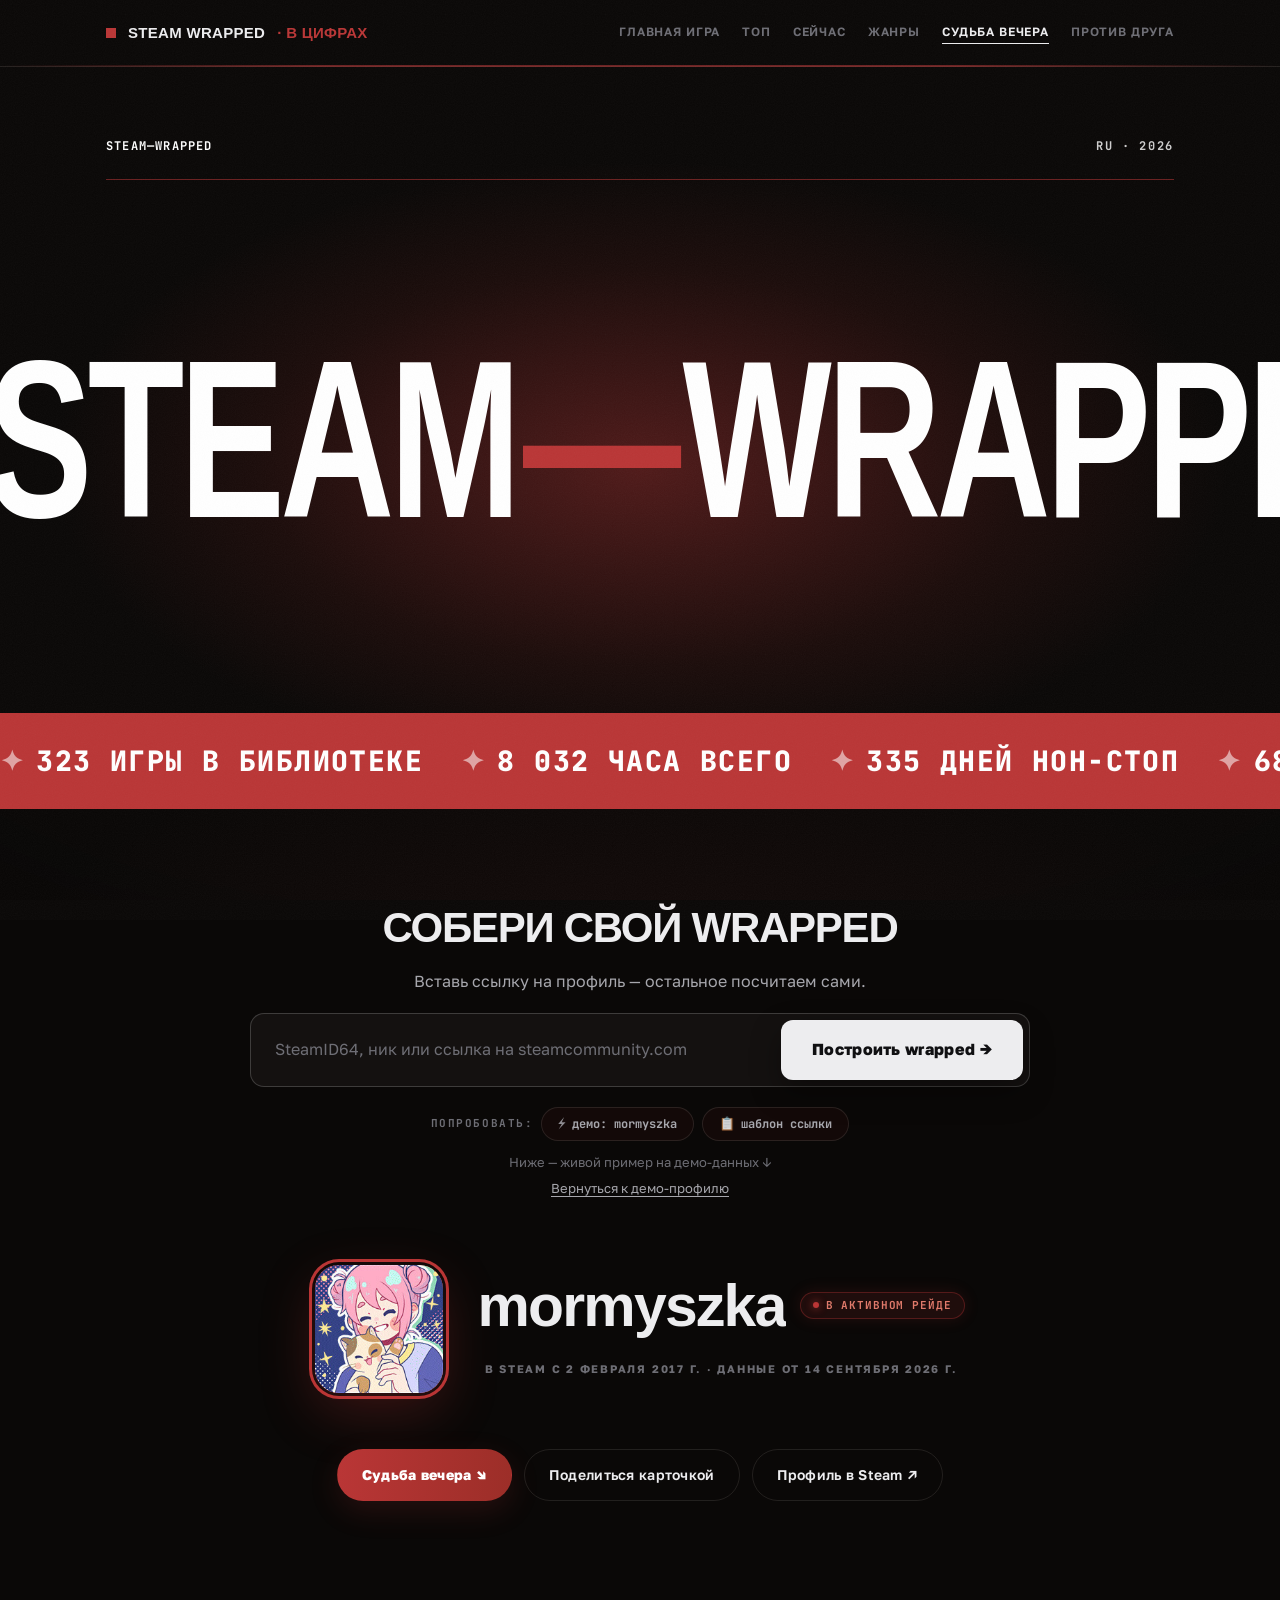
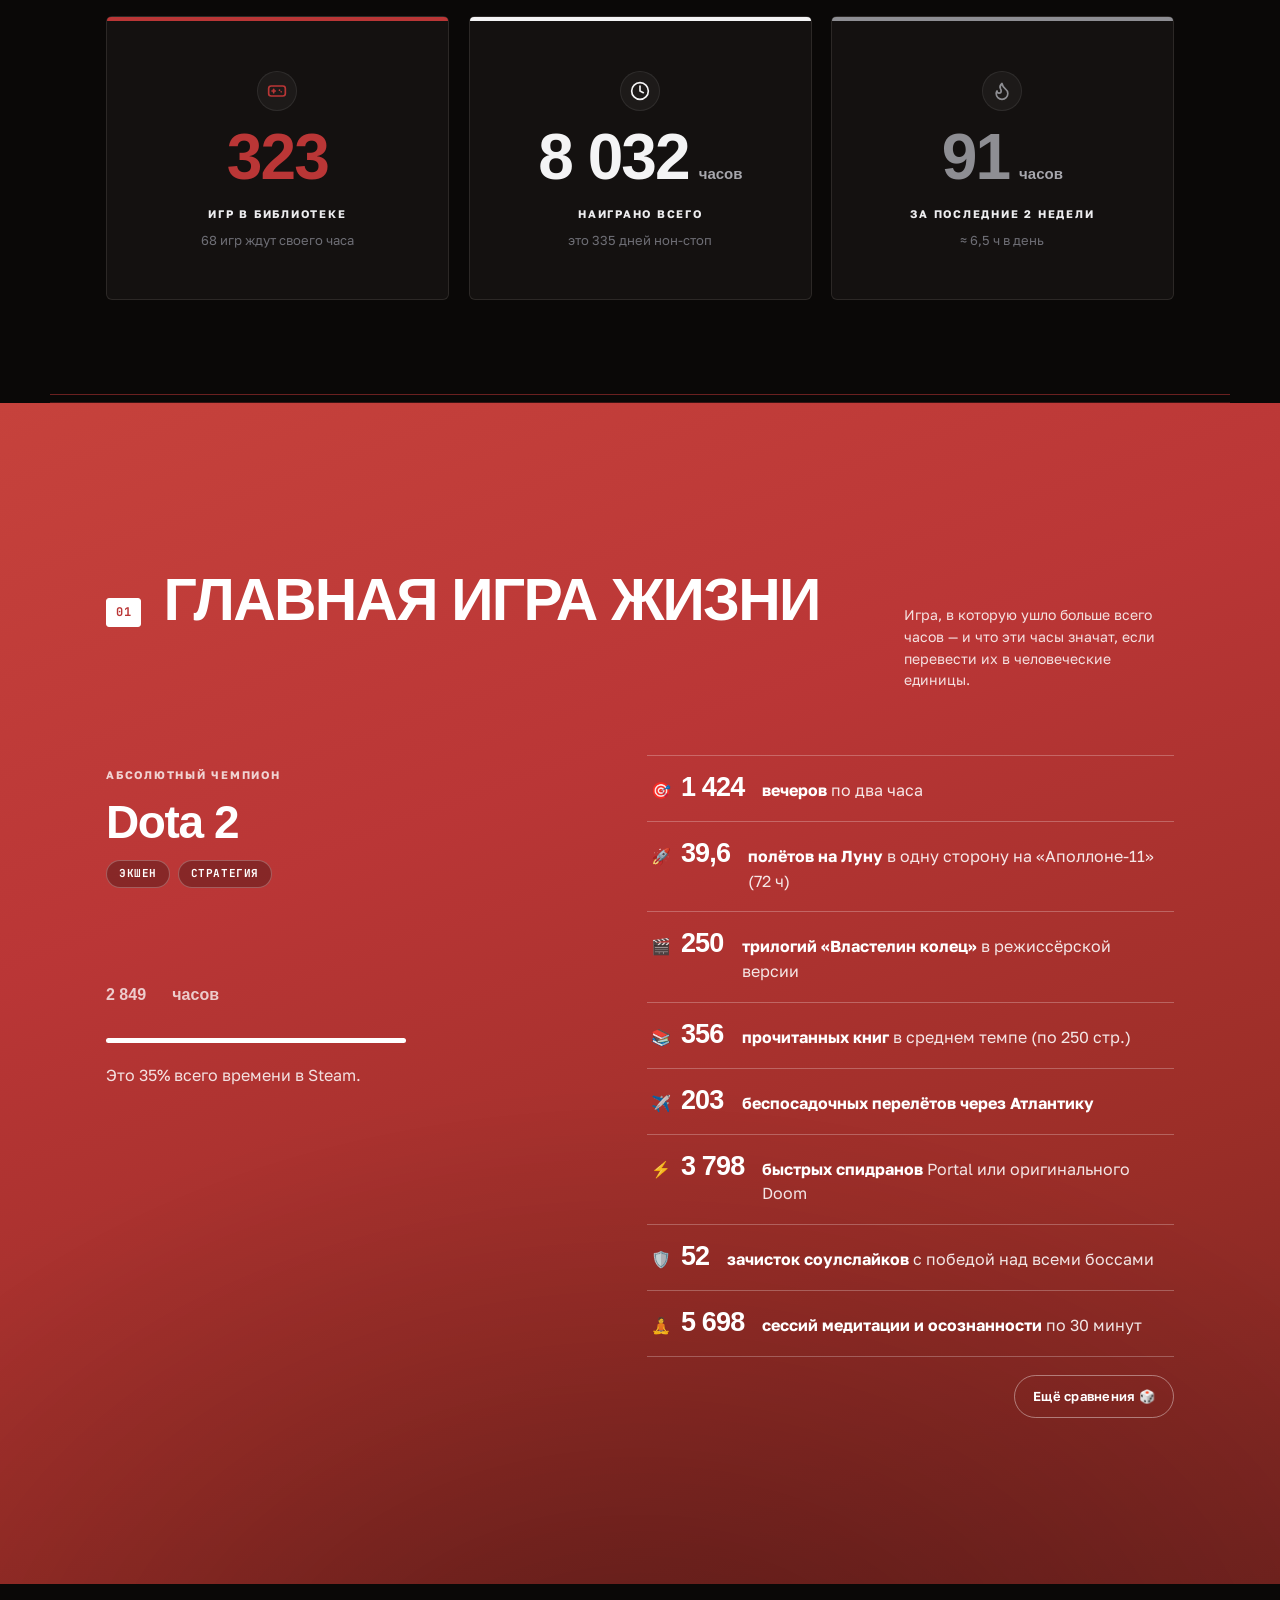
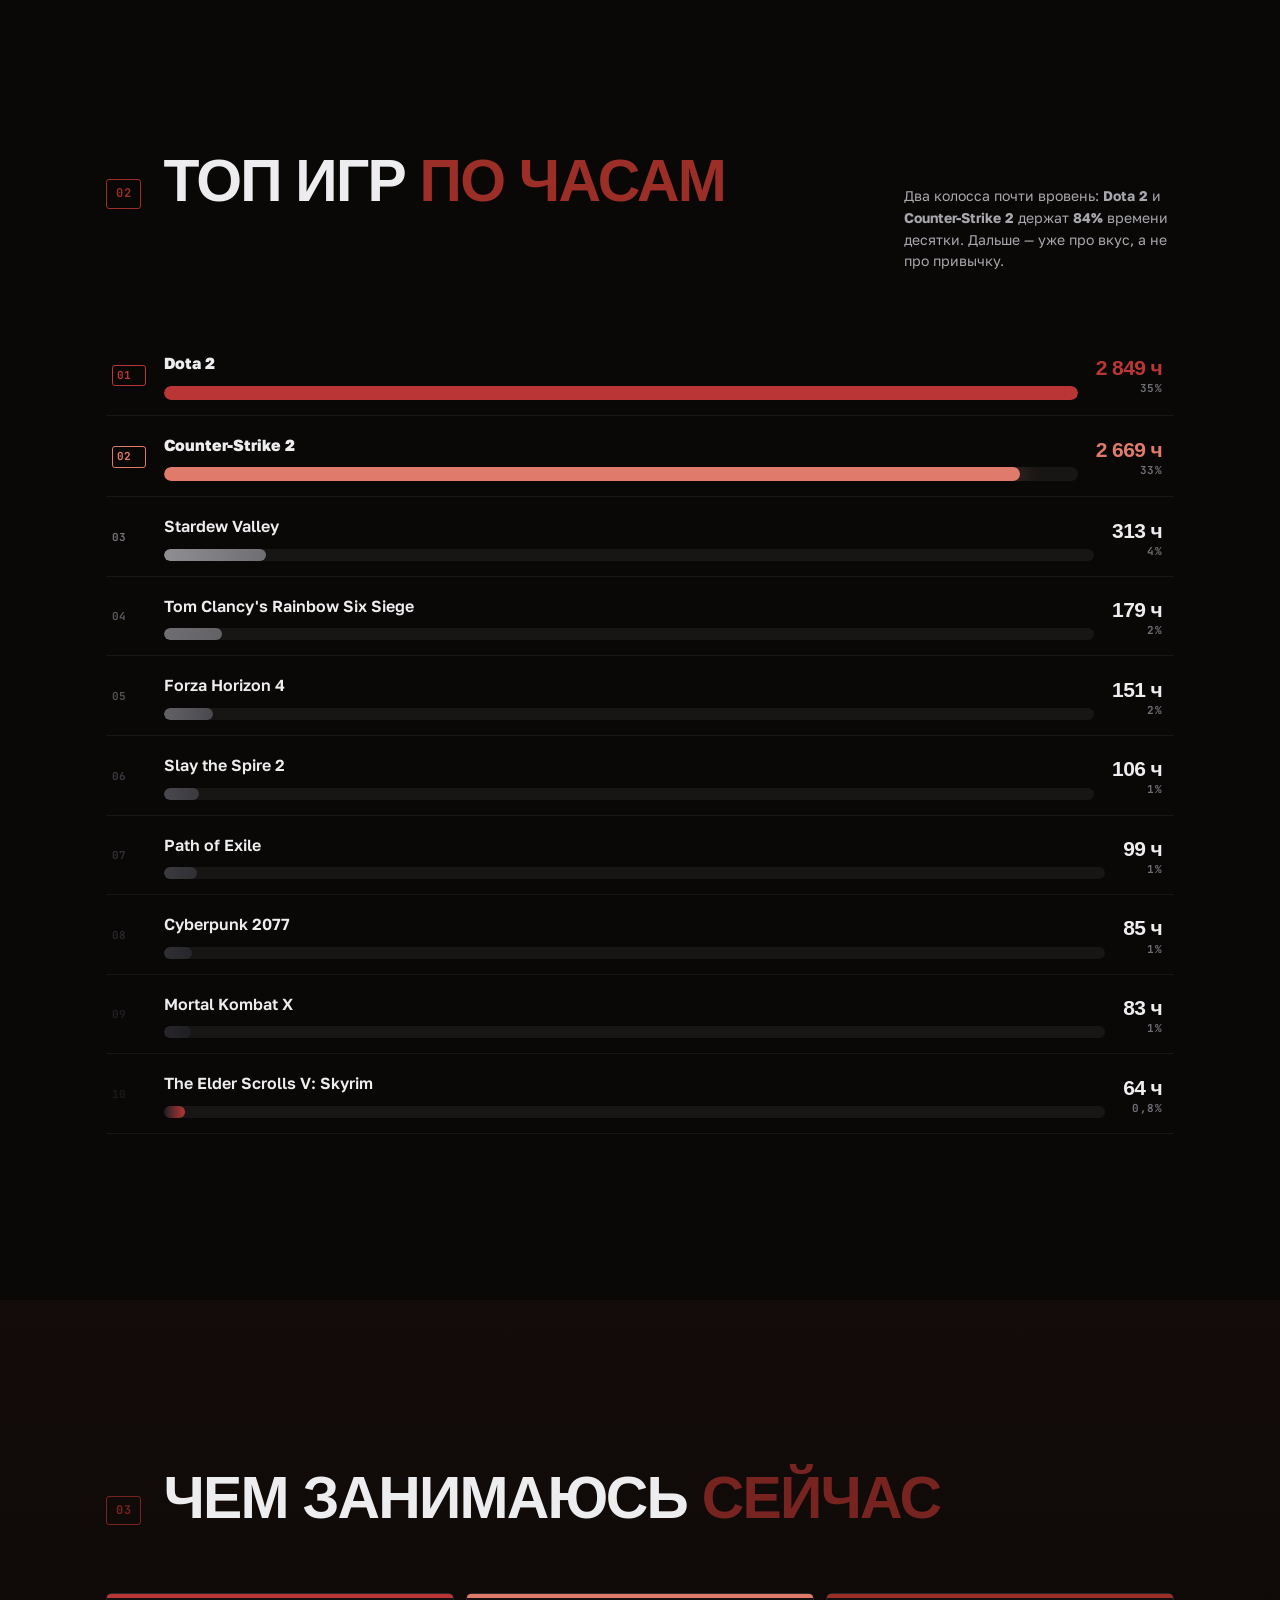
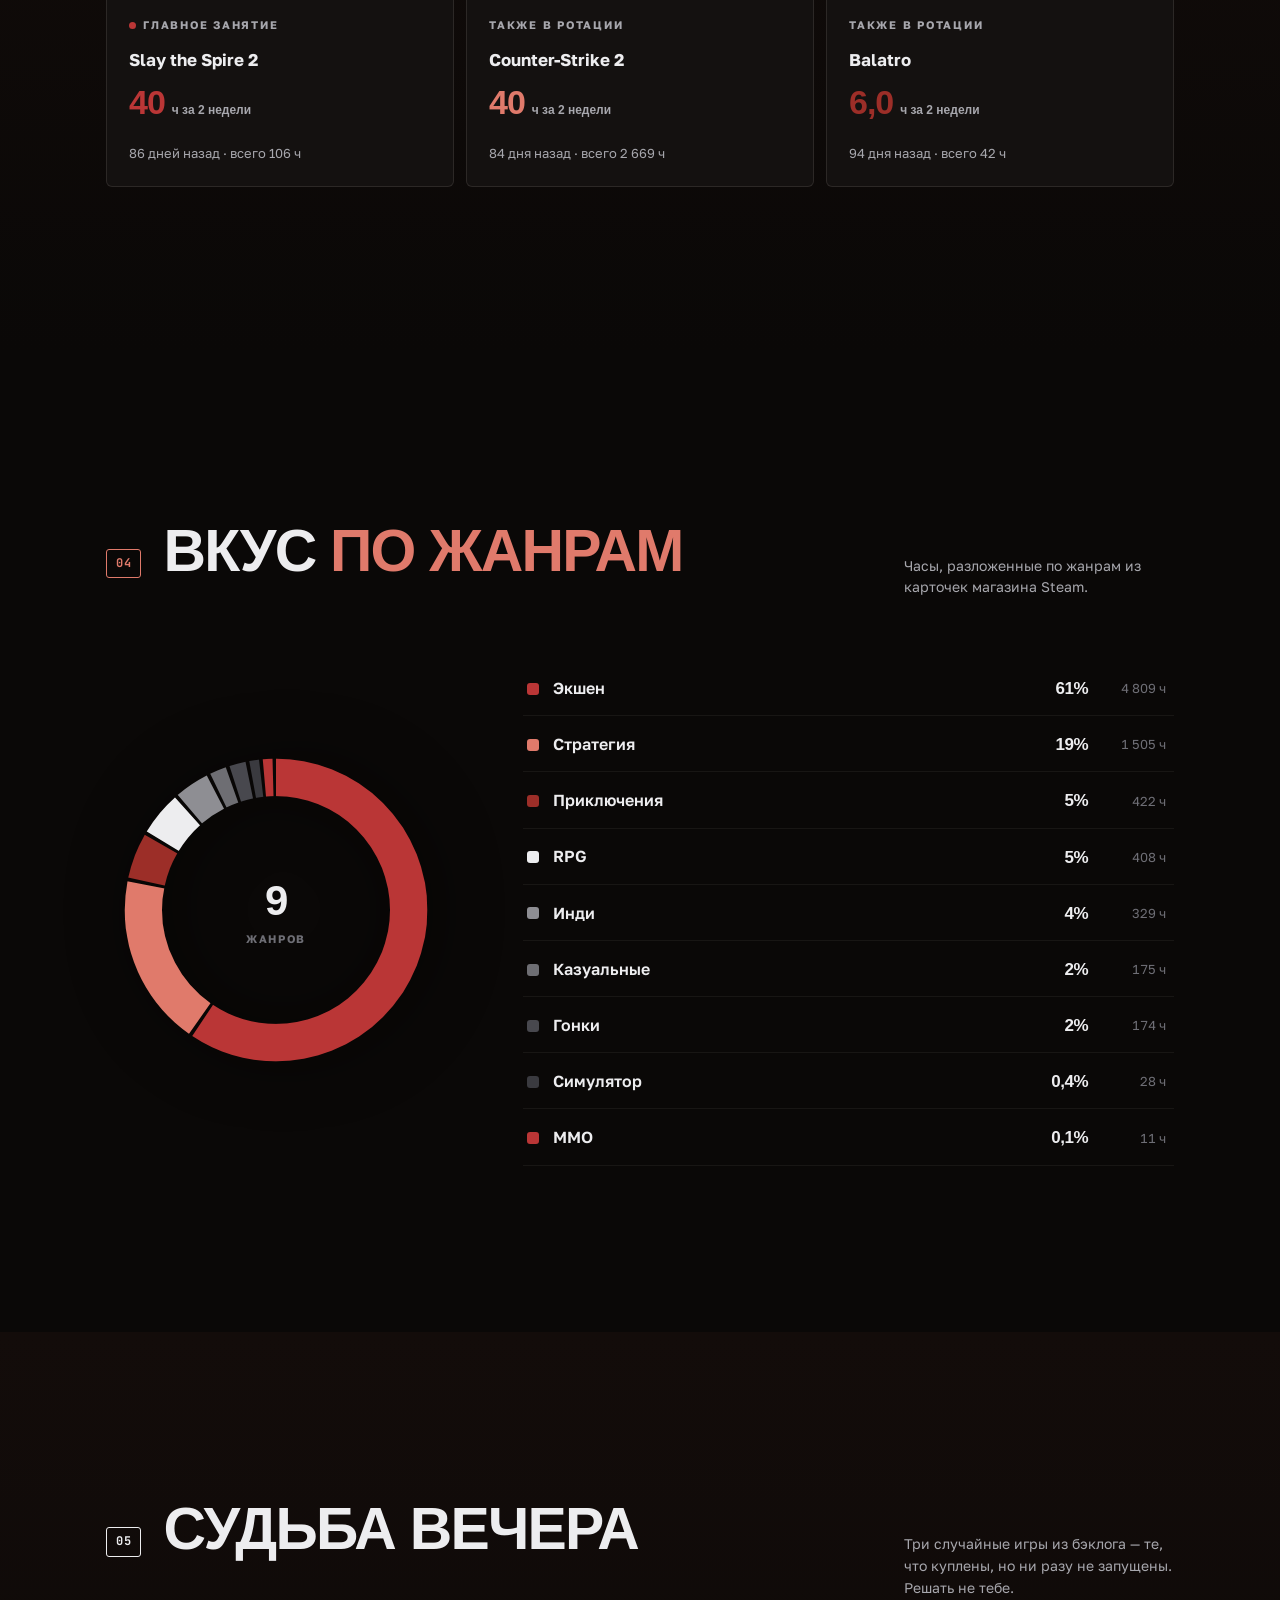
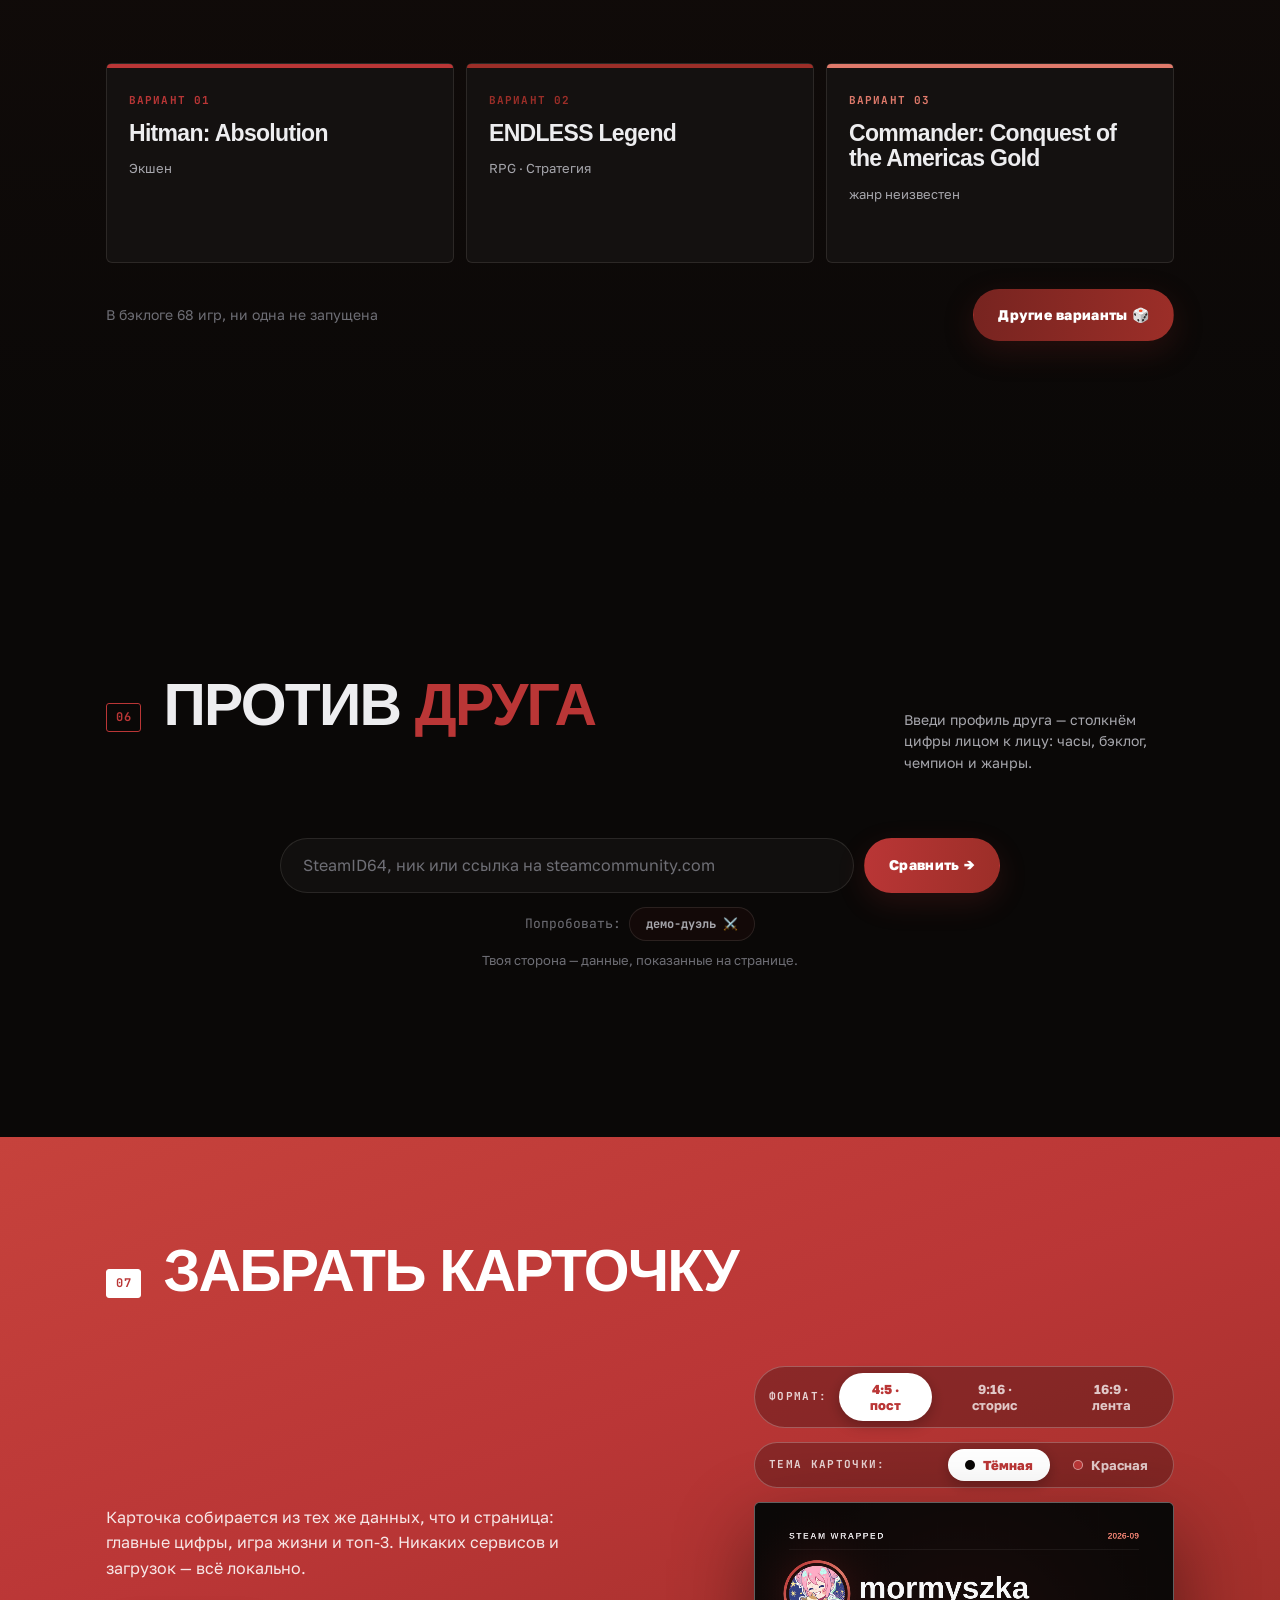
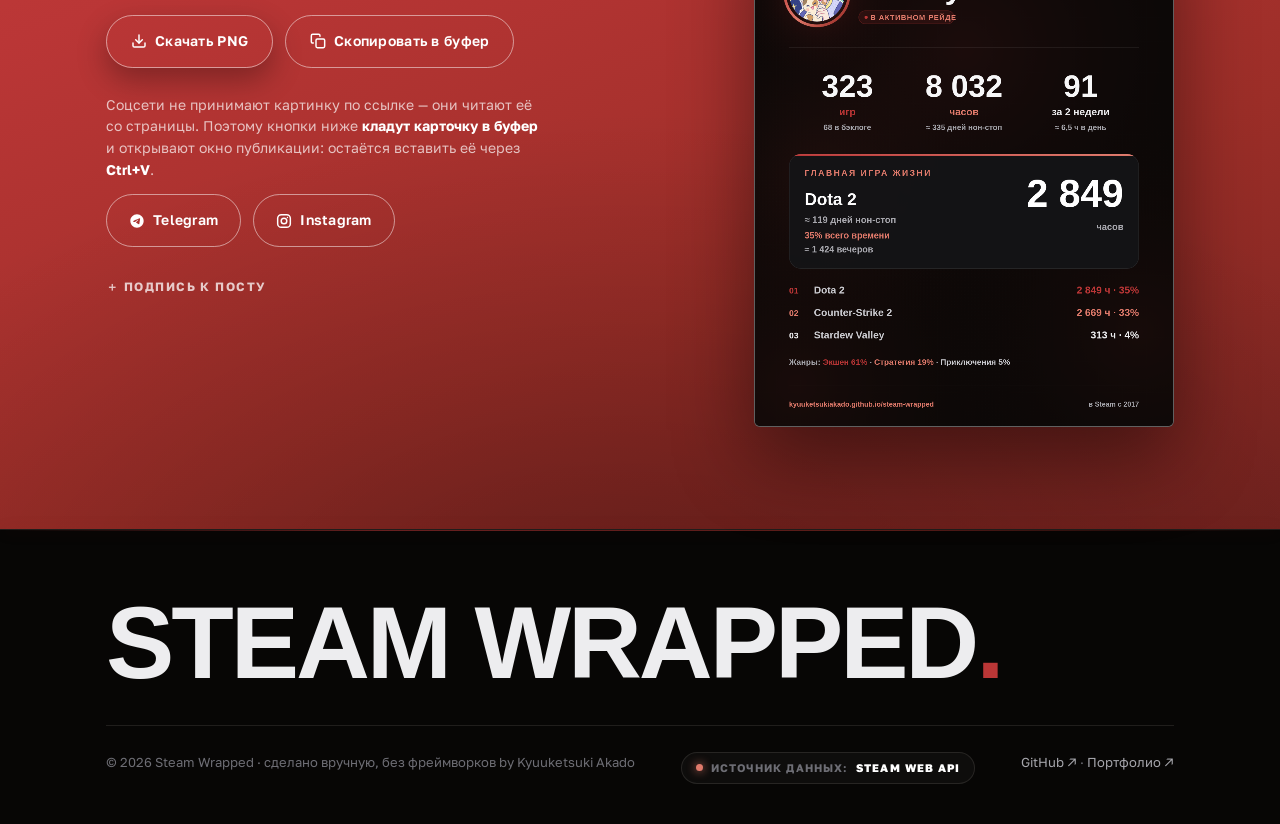
==== commit 70ca5110: "hero: постерный масштаб по референсу — тёмный фон со свечением, растянутый вордмарк, терминальная фо" ====
--- a/index.html
+++ b/index.html
@@ -26,7 +26,7 @@
 <link rel="preconnect" href="https://fonts.gstatic.com" crossorigin>
 <link rel="stylesheet" href="https://fonts.googleapis.com/css2?family=Golos+Text:wght@400..900&family=JetBrains+Mono:wght@400..800&display=swap">
 <!-- ?v= — бамп версии при ручных правках css/js, иначе браузер отдаст кэш -->
-<link rel="stylesheet" href="assets/css/style.css?v=20260913-5">
+<link rel="stylesheet" href="assets/css/style.css?v=20260913-6">
 </head>
 <body>
 <a class="skip-link" href="#hero">К содержимому</a>
@@ -61,7 +61,7 @@
 
   <!-- ============ ГЕРОЙ ============ -->
   <section class="hero" id="hero">
-    <div class="hero__red sec--red">
+    <div class="hero__red">
       <div class="wrap">
         <div class="hero__nav">
           <span class="hero__brand">Steam—Wrapped</span>
@@ -376,7 +376,7 @@
 
 <script src="assets/js/data.js"></script>
 <script src="assets/js/profile-data.js"></script>
-<script src="assets/js/app.js?v=20260913-5"></script>
+<script src="assets/js/app.js?v=20260913-6"></script>
   <button class="to-top" id="toTop" type="button" aria-label="Наверх">
     <svg width="20" height="20" viewBox="0 0 24 24" fill="none" stroke="currentColor" stroke-width="2.5" stroke-linecap="round" stroke-linejoin="round" aria-hidden="true"><path d="M12 19V5M5 12l7-7 7 7"/></svg>
   </button>
--- a/assets/css/style.css
+++ b/assets/css/style.css
@@ -326,8 +326,19 @@
 /* якорь пилюли не прячется под липкий топбар */
 #profileForm { scroll-margin-top: 76px; }
 /* красная шапка во всю ширину + тёмная инструментальная зона */
-.hero__red { padding: clamp(40px, 5.5vw, 72px) 0 0; text-align: left; }
-.hero__tools { padding-top: clamp(48px, 6vw, 88px); padding-bottom: clamp(60px, 8vw, 110px); }
+.hero__red {
+  padding: clamp(40px, 5.5vw, 72px) 0 0; text-align: left;
+  background:
+    radial-gradient(62% 64% at 50% 62%, rgba(186, 54, 54, 0.40), rgba(119, 36, 32, 0.16) 48%, transparent 74%),
+    #0A0807;
+}
+.hero__tools { padding-top: clamp(48px, 6vw, 88px); padding-bottom: clamp(60px, 8vw, 110px); position: relative; }
+/* двойная красная линейка — нижний край постера */
+.hero__tools::after {
+  content: ""; position: absolute; left: 0; right: 0; bottom: 0; height: 7px;
+  border-top: 1px solid rgba(186, 54, 54, 0.55);
+  border-bottom: 1px solid rgba(186, 54, 54, 0.28);
+}
 .hero::before {
   content: ""; position: absolute; inset: 0; z-index: 0; pointer-events: none;
 }
@@ -373,15 +384,18 @@
 .hero__stage {
   position: relative; overflow: hidden;
   width: 100vw; left: 50%; margin-left: -50vw;
-  padding: clamp(34px, 4.6vw, 72px) 0 clamp(30px, 3.6vw, 52px);
+  padding: clamp(38px, 4.8vw, 84px) 0 clamp(40px, 5vw, 92px);
 }
 .hero__title {
   font-family: var(--display); font-weight: var(--w-display);
   font-size: min(var(--title-fit, 7.9vw), 20vh);
   line-height: 0.92; letter-spacing: var(--tight); text-transform: uppercase;
   color: #FFFFFF; text-align: center; white-space: nowrap;
-  width: 104%; margin-left: -2%;
+  width: 102%; margin-left: -1%;
   position: relative; z-index: 1;
+  /* плакатная пропорция: Unbounded широкая, вытягиваем по вертикали —
+     буквы становятся высокими и плотными, как на постере из концепта */
+  transform: scaleY(1.42); transform-origin: 50% 58%;
 }
 .hero__title .t-steam, .hero__title .t-dash, .hero__title .t-wrap { display: inline-block; }
 .hero__title .t-dash { color: var(--c1); padding: 0 0.04em; }
@@ -492,8 +506,8 @@
 .profile-form__invite { margin: 0 0 20px; font-size: 16px; line-height: 1.5; color: var(--ink-dim); }
 .profile-form__row {
   display: flex; align-items: center; gap: 6px;
-  border: 1px solid rgba(255, 255, 255, 0.14); border-radius: 999px;
-  background: rgba(255, 255, 255, 0.03);
+  border: 1px solid rgba(255, 255, 255, 0.18); border-radius: 14px;
+  background: #141110;
   padding: 6px 6px 6px 0;
   transition: border-color 0.15s ease, box-shadow 0.15s ease;
 }
@@ -506,16 +520,16 @@
 }
 .profile-form .btn--solid {
   font-size: 16px; padding: 16px 30px;
-  background: linear-gradient(96deg, var(--c1), var(--c2));
-  border-radius: 999px; border-color: transparent; flex: none;
-  white-space: nowrap;
-  box-shadow: 0 12px 34px rgba(186, 54, 54, 0.22), 0 0 24px rgba(156, 46, 40, 0.16);
-  transition: filter 0.12s ease, box-shadow 0.12s ease, transform 0.12s ease;
+  background: var(--c5);
+  border-radius: 12px; border-color: transparent; flex: none;
+  white-space: nowrap; color: #101012; font-weight: 800;
+  box-shadow: 0 12px 30px rgba(0, 0, 0, 0.35);
+  transition: background 0.12s ease, color 0.12s ease, box-shadow 0.12s ease, transform 0.12s ease;
 }
 .profile-form .btn--solid:hover {
+  background: #FFFFFF; color: var(--c1);
   transform: translateY(-1px);
-  filter: brightness(1.06);
-  box-shadow: 0 16px 44px rgba(186, 54, 54, 0.30), 0 0 34px rgba(156, 46, 40, 0.22);
+  box-shadow: 0 16px 40px rgba(0, 0, 0, 0.40);
 }
 .profile-form__chips {
   display: flex; align-items: center; justify-content: center; gap: 8px; flex-wrap: wrap;
@@ -582,7 +596,7 @@
 @media (max-width: 620px) {
   /* в колонке flex-basis инпута работал как высота (~360px) — поле
      становилось гигантским; сбрасываем флекс и ужимаем отступы */
-  .profile-form__row { flex-direction: column; align-items: stretch; border-radius: 26px; padding: 8px; }
+  .profile-form__row { flex-direction: column; align-items: stretch; border-radius: 16px; padding: 8px; }
   .profile-form__input { flex: none; width: 100%; min-height: 52px; padding: 13px 18px; }
   .profile-form__row .btn { width: 100%; }
   .profile-form__chips { padding-left: 0; }
@@ -1066,15 +1080,15 @@
 /* Тикер-полоса постера: сплошной кирпич, моноширинные цифры в разбежку.
    Живёт сразу под вордмарком, внутри hero; данные те же, что и на странице. */
 .marquee {
-  overflow: hidden; padding: clamp(14px, 1.6vw, 22px) 0;
+  overflow: hidden; padding: clamp(16px, 2vw, 30px) 0;
   background: var(--c1);
 }
 .marquee__track { display: flex; gap: 38px; width: max-content; animation: slide 38s linear infinite; }
 .marquee:hover .marquee__track { animation-play-state: paused; }
 .bars .bar__fill { transition: width 1.1s cubic-bezier(0.2, 0.7, 0.3, 1); }
 .marquee span {
-  font-family: var(--mono); font-weight: 700;
-  font-size: clamp(15px, 1.9vw, 26px);
+  font-family: var(--mono); font-weight: 800;
+  font-size: clamp(17px, 2.2vw, 32px);
   letter-spacing: 0.05em; text-transform: uppercase;
   color: #FFFFFF; white-space: nowrap;
 }
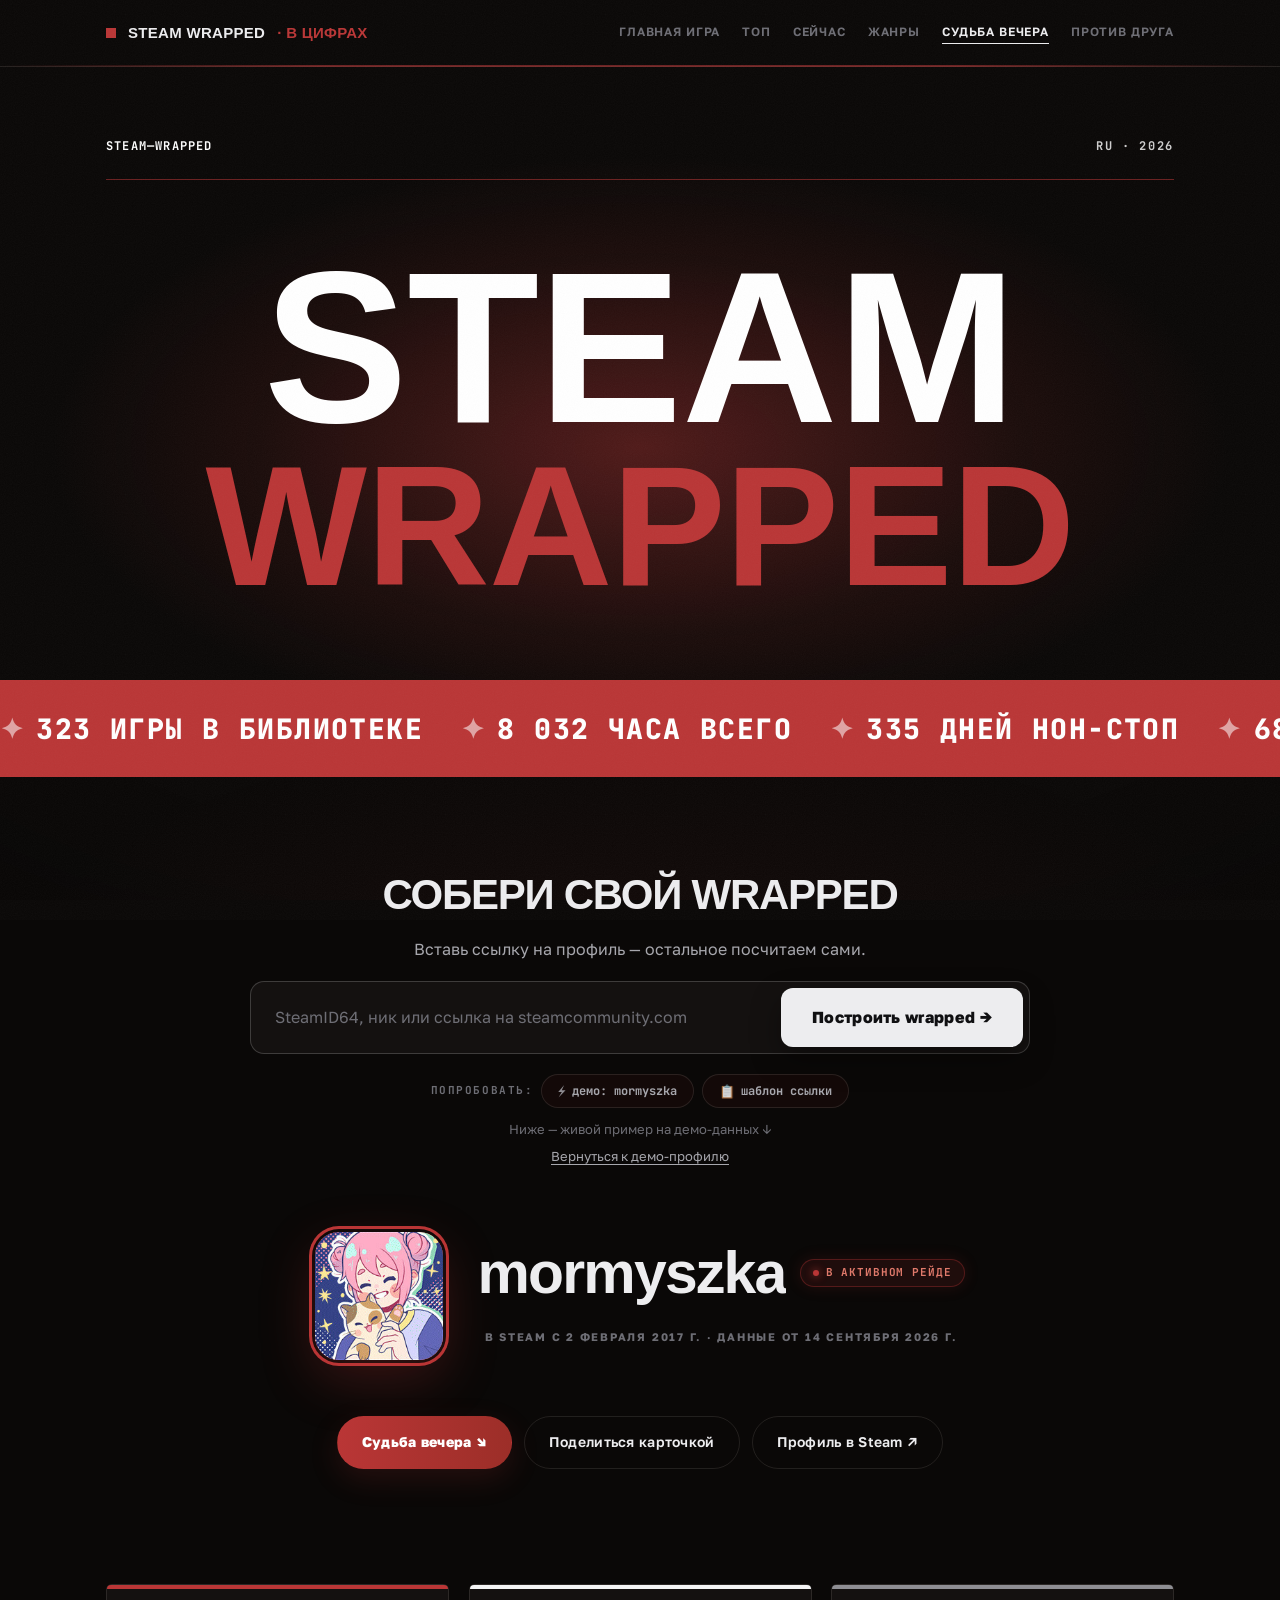
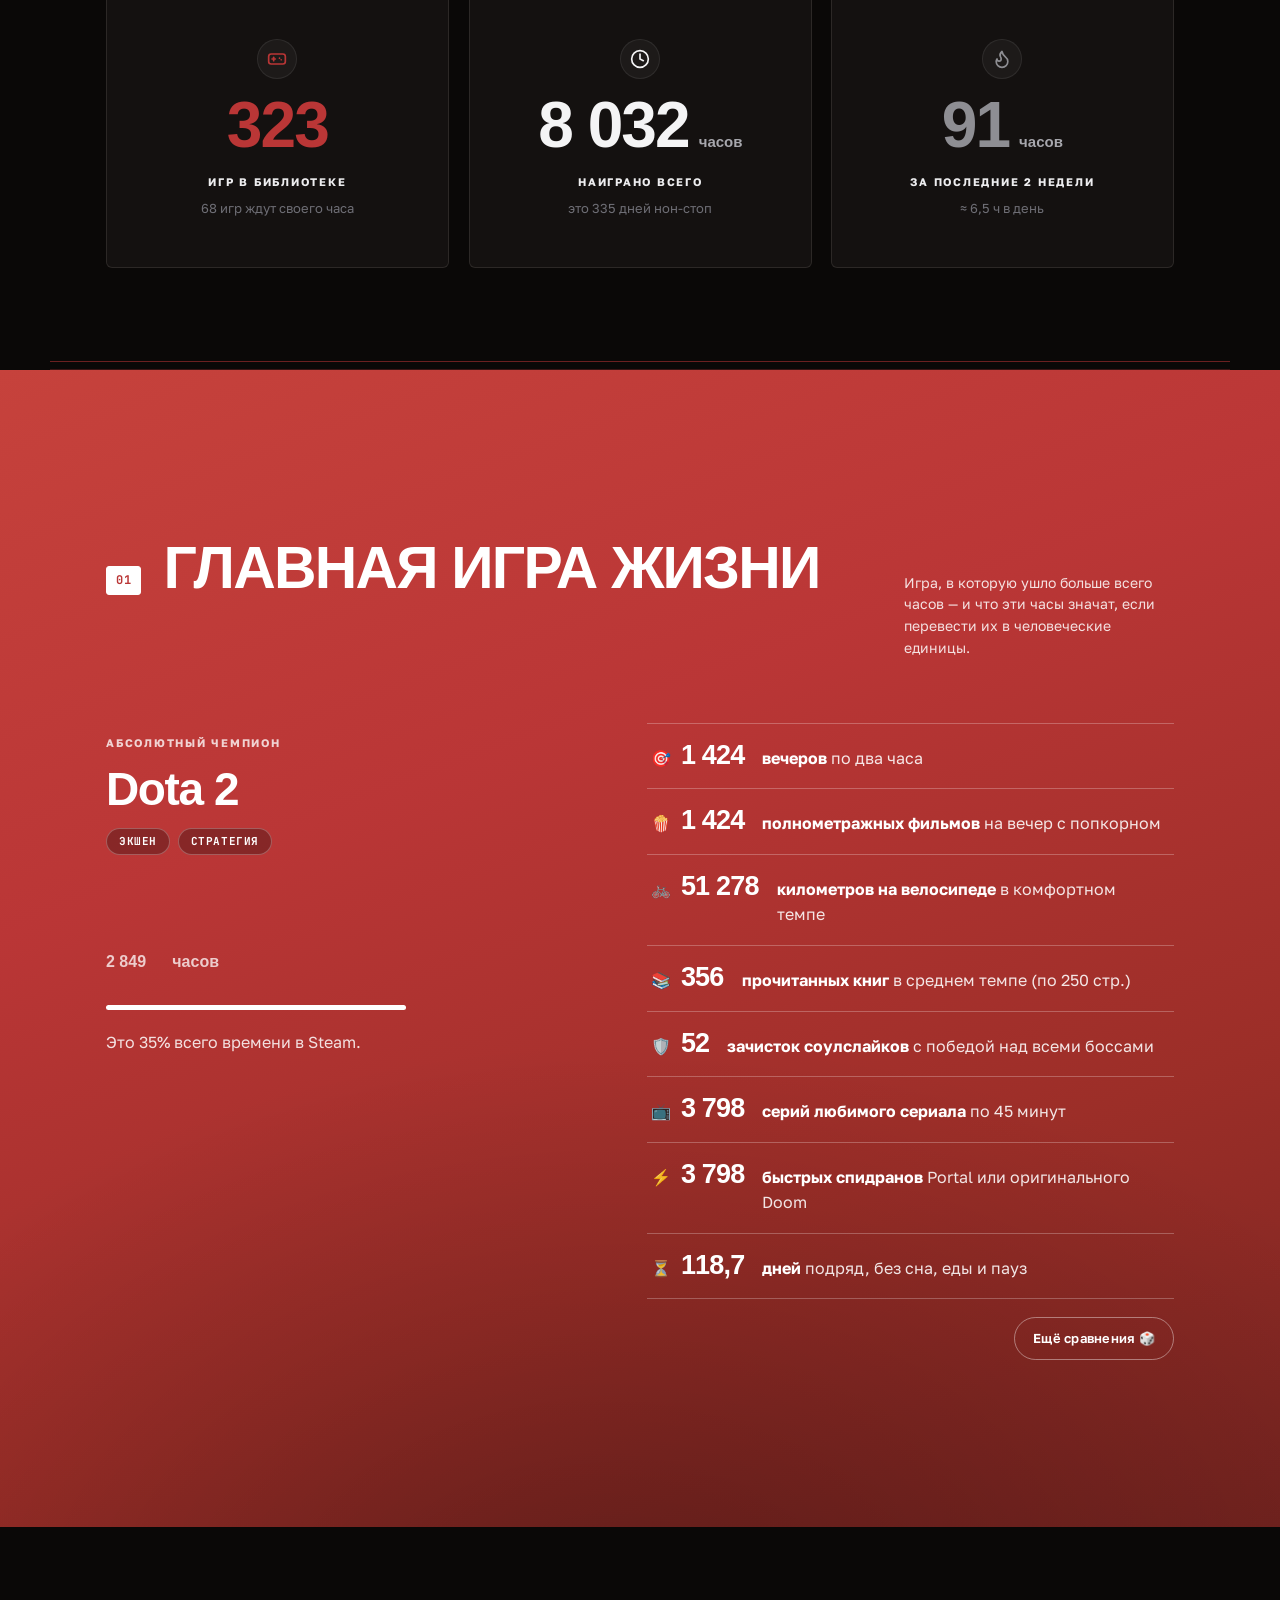
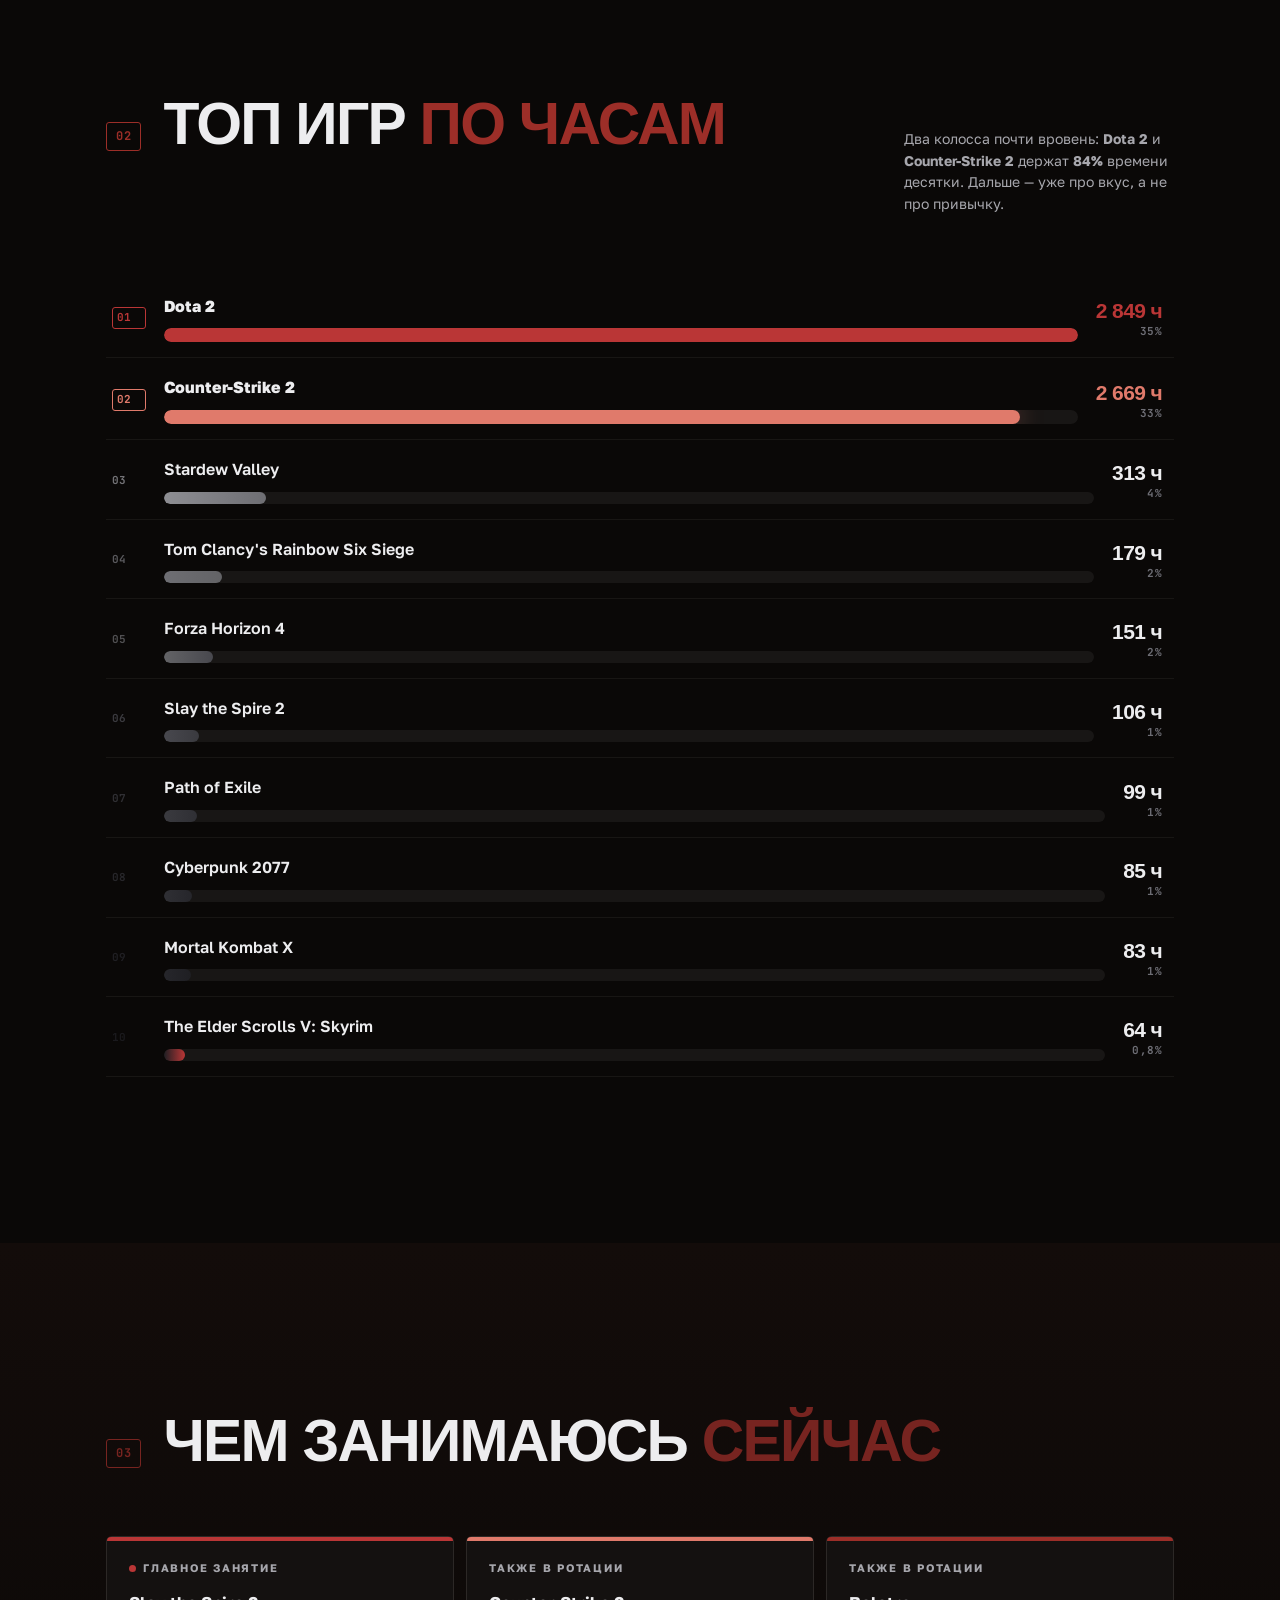
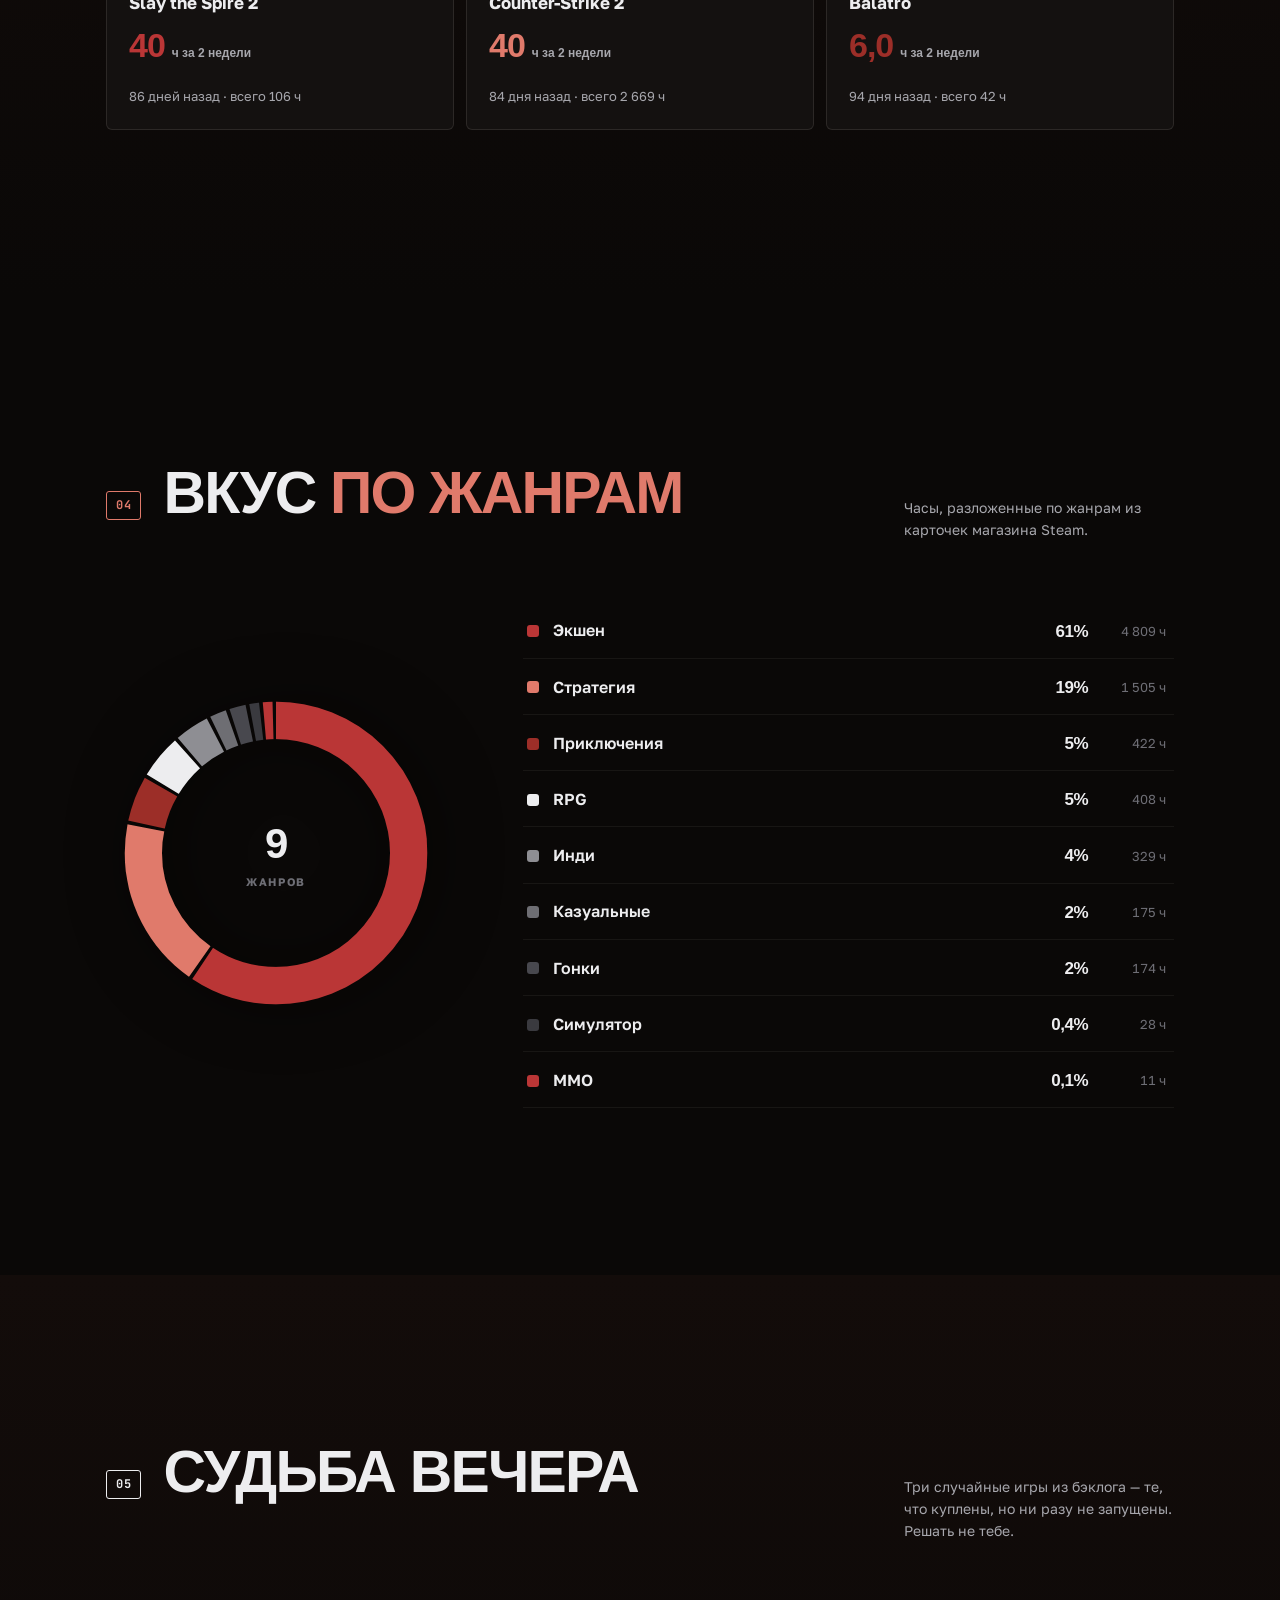
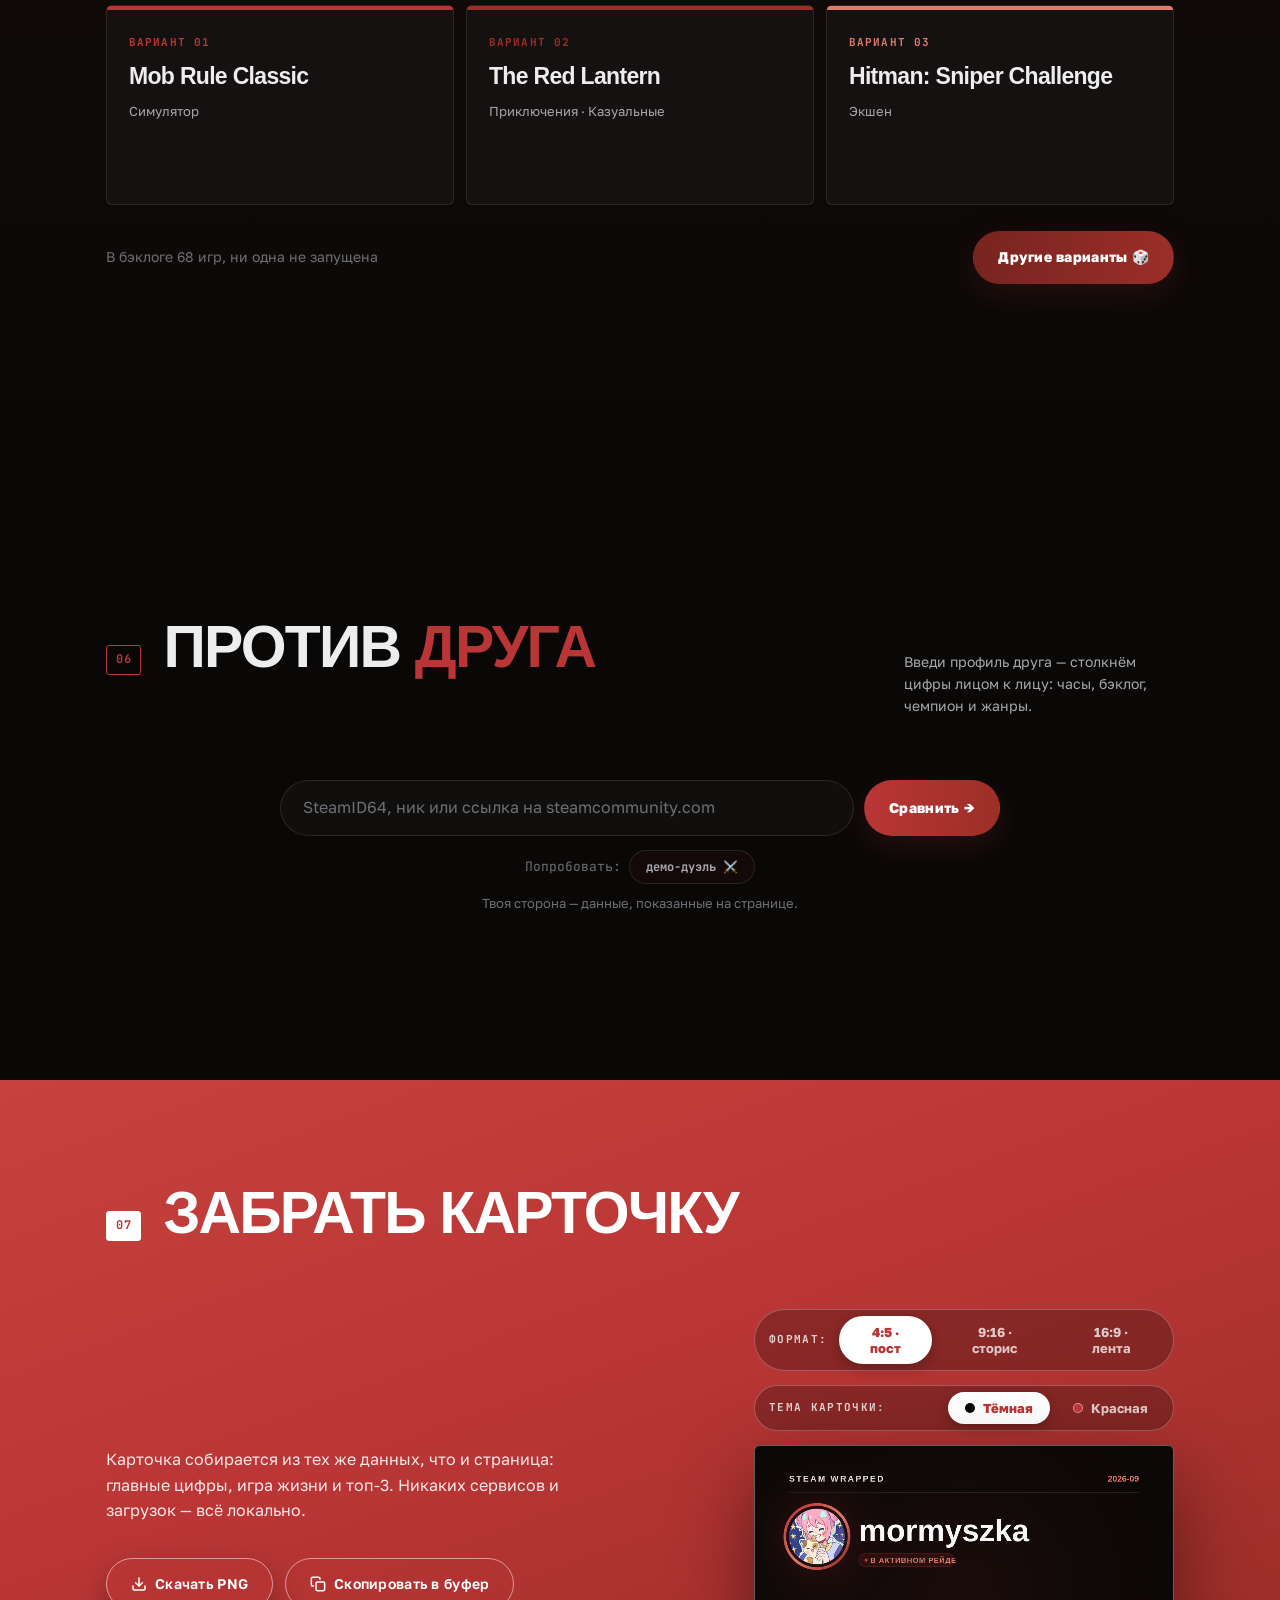
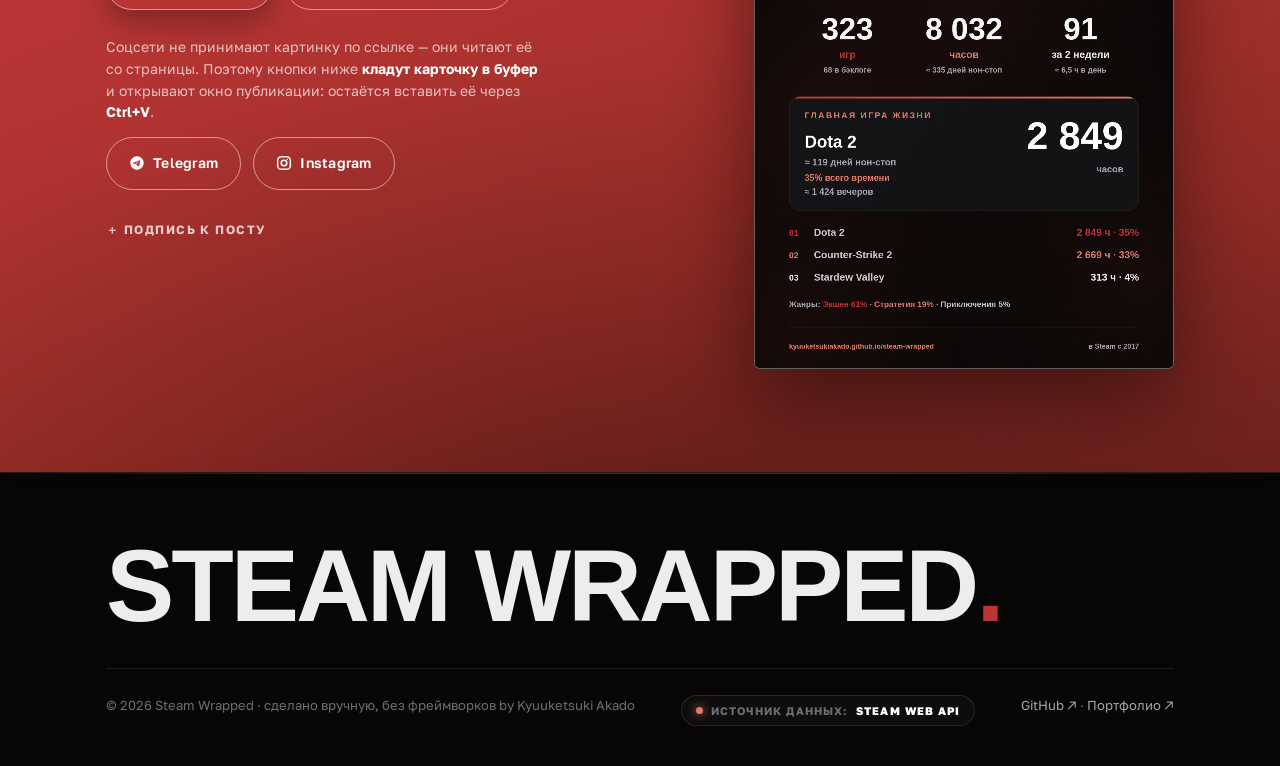
==== commit c5db6e98: "hero: вордмарк в две плакатные строки — монументальность без искажений - убран scaleY(1.42): вертика" ====
--- a/index.html
+++ b/index.html
@@ -26,7 +26,7 @@
 <link rel="preconnect" href="https://fonts.gstatic.com" crossorigin>
 <link rel="stylesheet" href="https://fonts.googleapis.com/css2?family=Golos+Text:wght@400..900&family=JetBrains+Mono:wght@400..800&display=swap">
 <!-- ?v= — бамп версии при ручных правках css/js, иначе браузер отдаст кэш -->
-<link rel="stylesheet" href="assets/css/style.css?v=20260913-6">
+<link rel="stylesheet" href="assets/css/style.css?v=20260913-7">
 </head>
 <body>
 <a class="skip-link" href="#hero">К содержимому</a>
@@ -71,7 +71,7 @@
           <span class="meteor" aria-hidden="true"></span>
           <span class="meteor" aria-hidden="true"></span>
           <span class="meteor" aria-hidden="true"></span>
-          <h1 class="hero__title"><span class="t-steam">Steam</span><span class="t-dash">—</span><span class="t-wrap">Wrapped</span></h1>
+          <h1 class="hero__title"><span class="t-steam">Steam</span><span class="t-wrap">Wrapped</span></h1>
         </div>
       </div>
     </div>
@@ -376,7 +376,7 @@
 
 <script src="assets/js/data.js"></script>
 <script src="assets/js/profile-data.js"></script>
-<script src="assets/js/app.js?v=20260913-6"></script>
+<script src="assets/js/app.js?v=20260913-7"></script>
   <button class="to-top" id="toTop" type="button" aria-label="Наверх">
     <svg width="20" height="20" viewBox="0 0 24 24" fill="none" stroke="currentColor" stroke-width="2.5" stroke-linecap="round" stroke-linejoin="round" aria-hidden="true"><path d="M12 19V5M5 12l7-7 7 7"/></svg>
   </button>
--- a/assets/css/style.css
+++ b/assets/css/style.css
@@ -384,28 +384,25 @@
 .hero__stage {
   position: relative; overflow: hidden;
   width: 100vw; left: 50%; margin-left: -50vw;
-  padding: clamp(38px, 4.8vw, 84px) 0 clamp(40px, 5vw, 92px);
+  padding: clamp(30px, 3.8vw, 64px) 0 clamp(36px, 4.4vw, 76px);
 }
 .hero__title {
   font-family: var(--display); font-weight: var(--w-display);
-  font-size: min(var(--title-fit, 7.9vw), 20vh);
   line-height: 0.92; letter-spacing: var(--tight); text-transform: uppercase;
-  color: #FFFFFF; text-align: center; white-space: nowrap;
+  color: #FFFFFF; text-align: center;
   width: 102%; margin-left: -1%;
   position: relative; z-index: 1;
-  /* плакатная пропорция: Unbounded широкая, вытягиваем по вертикали —
-     буквы становятся высокими и плотными, как на постере из концепта */
-  transform: scaleY(1.42); transform-origin: 50% 58%;
-}
-.hero__title .t-steam, .hero__title .t-dash, .hero__title .t-wrap { display: inline-block; }
-.hero__title .t-dash { color: var(--c1); padding: 0 0.04em; }
+}
+/* Две строки-плаката: каждую натягивает на ширину h1 measureText (см. app.js).
+   Пока JS не отработал — честные vw-fallback'и; vh-кап страхует низкие окна. */
+.hero__title .t-steam, .hero__title .t-wrap { display: block; white-space: nowrap; }
 .hero__title .t-steam {
+  font-size: min(var(--fit-steam, 19vw), 24vh);
   animation: title-in 0.9s cubic-bezier(0.2, 0.7, 0.2, 1) 0.25s both;
 }
-.hero__title .t-dash {
-  animation: title-in 0.9s cubic-bezier(0.2, 0.7, 0.2, 1) 0.33s both;
-}
 .hero__title .t-wrap {
+  font-size: min(var(--fit-wrap, 13vw), 19vh);
+  color: var(--c1);
   animation: title-in 0.9s cubic-bezier(0.2, 0.7, 0.2, 1) 0.4s both;
 }
 @keyframes title-in {
@@ -442,7 +439,6 @@
 
 @media (max-width: 760px) {
   .hero__stage { padding-top: clamp(24px, 7vw, 40px); }
-  .hero__title { font-size: min(var(--title-fit, 7.9vw), 14vh); }
 }
 
 
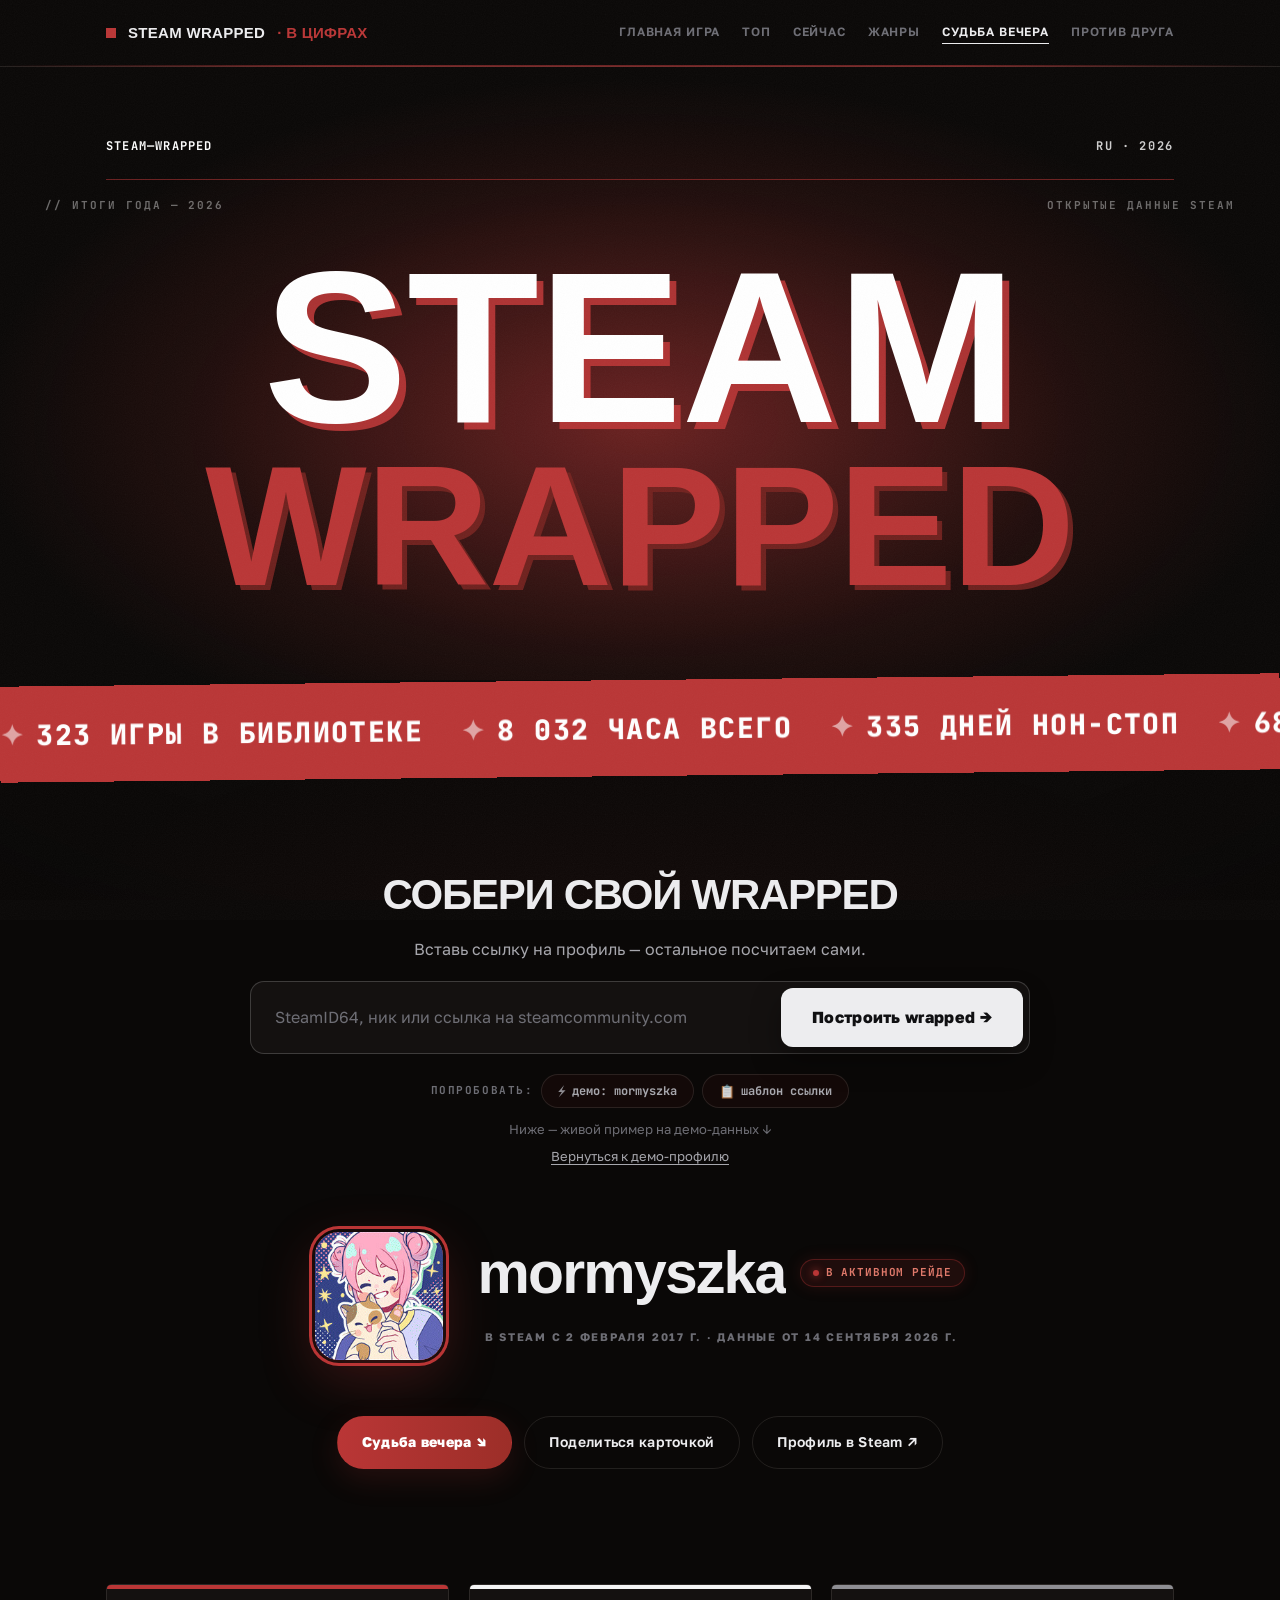
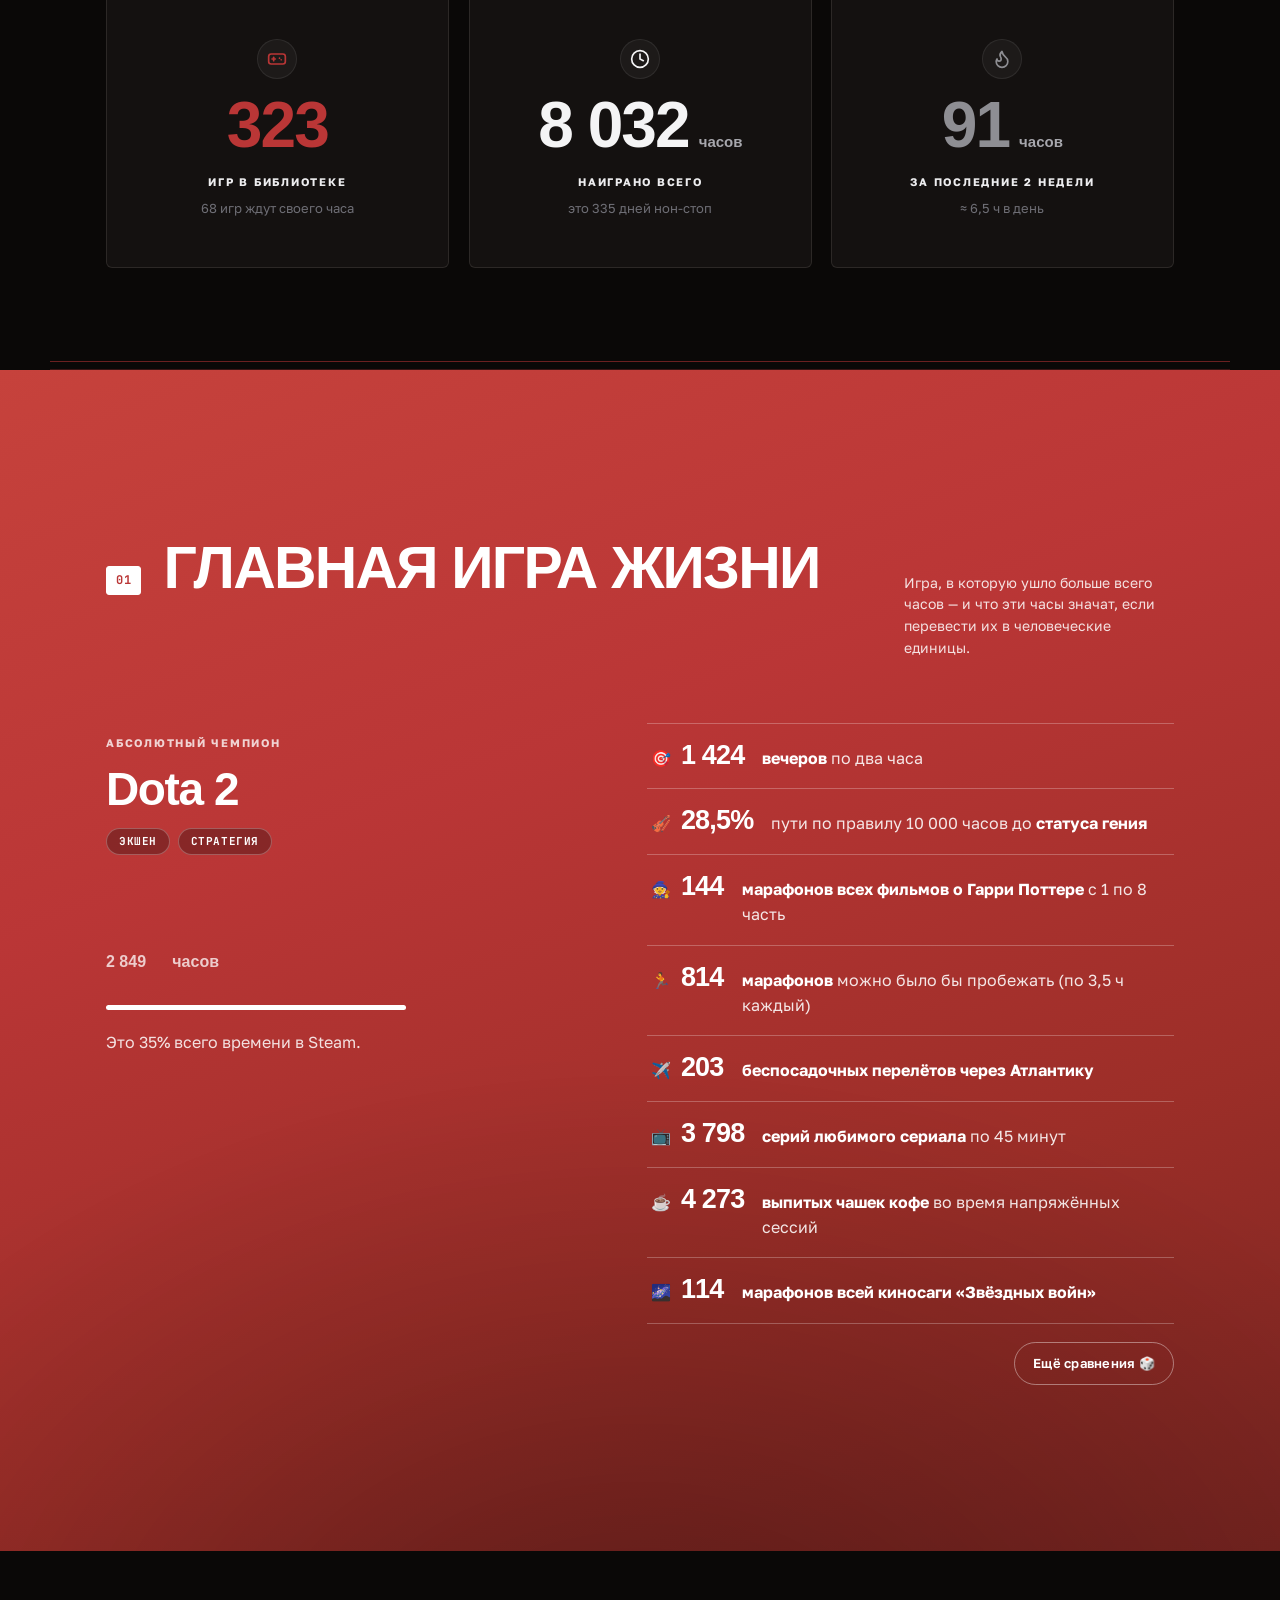
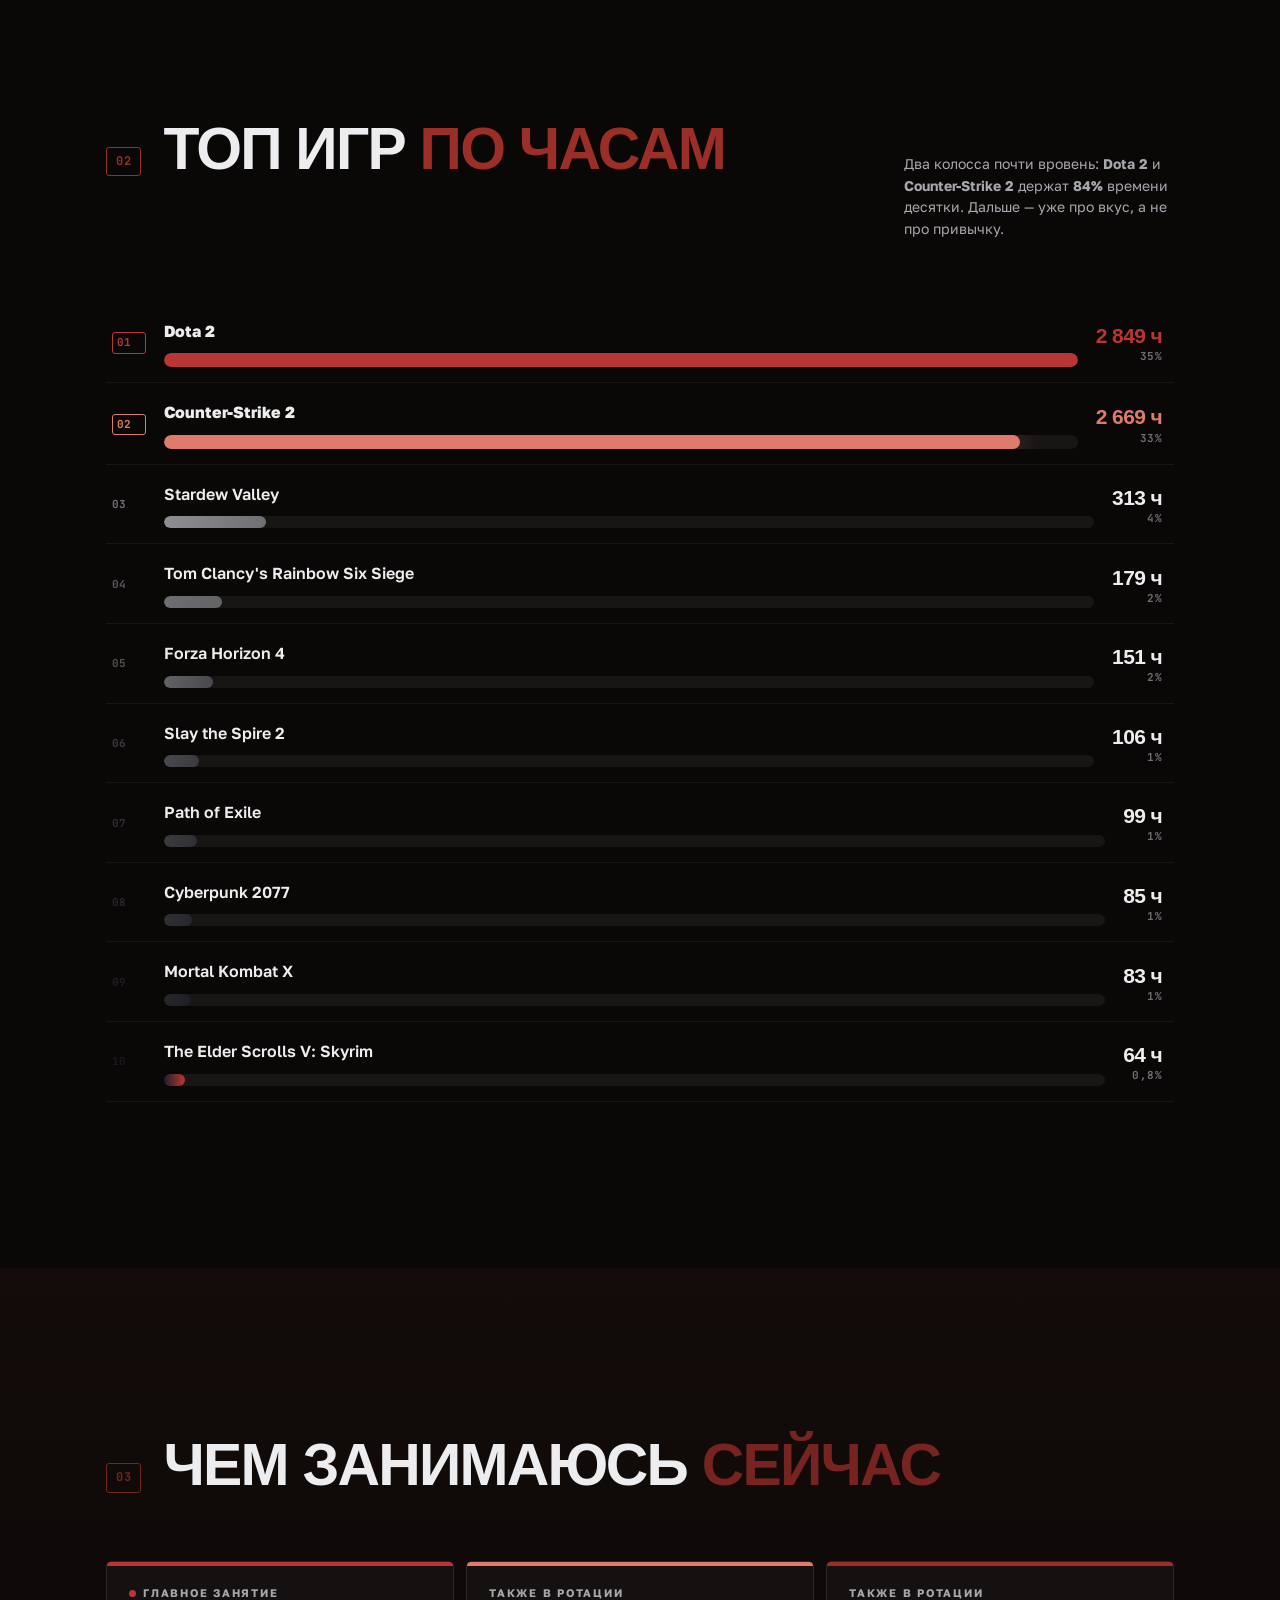
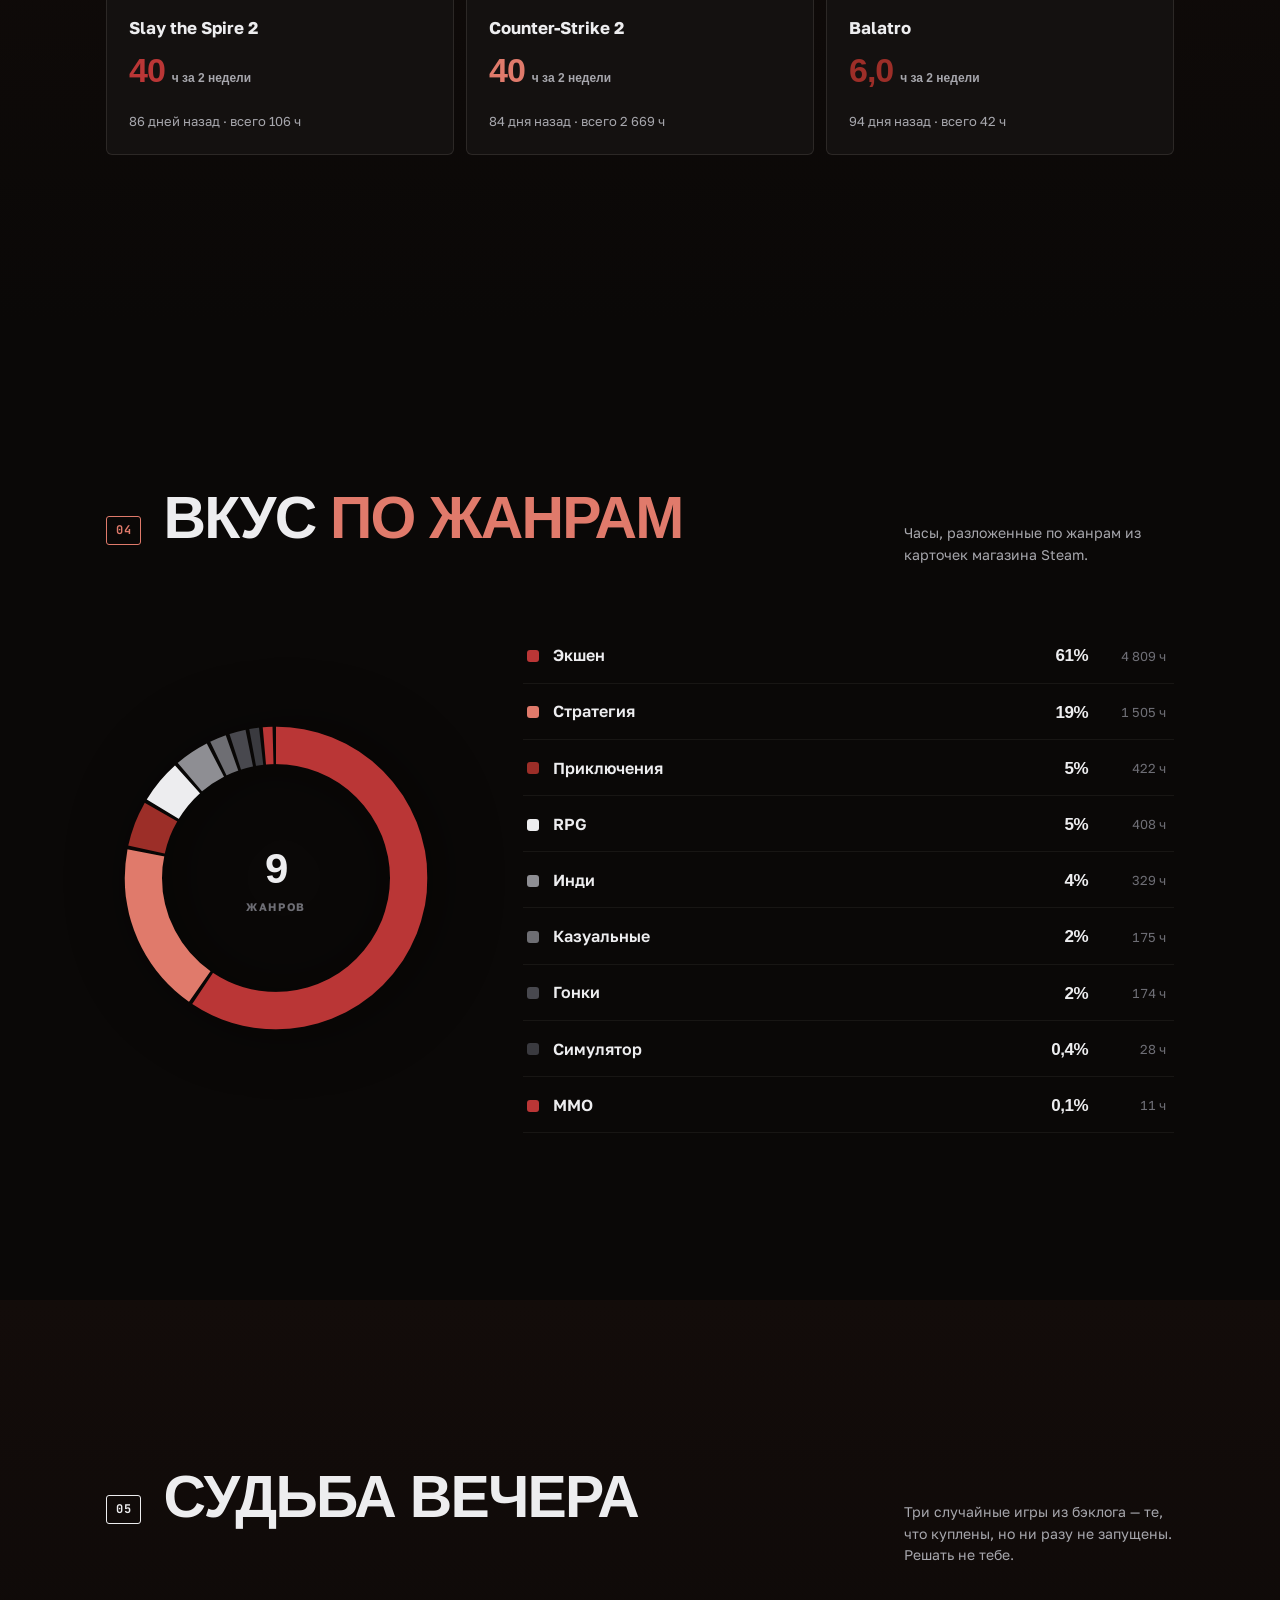
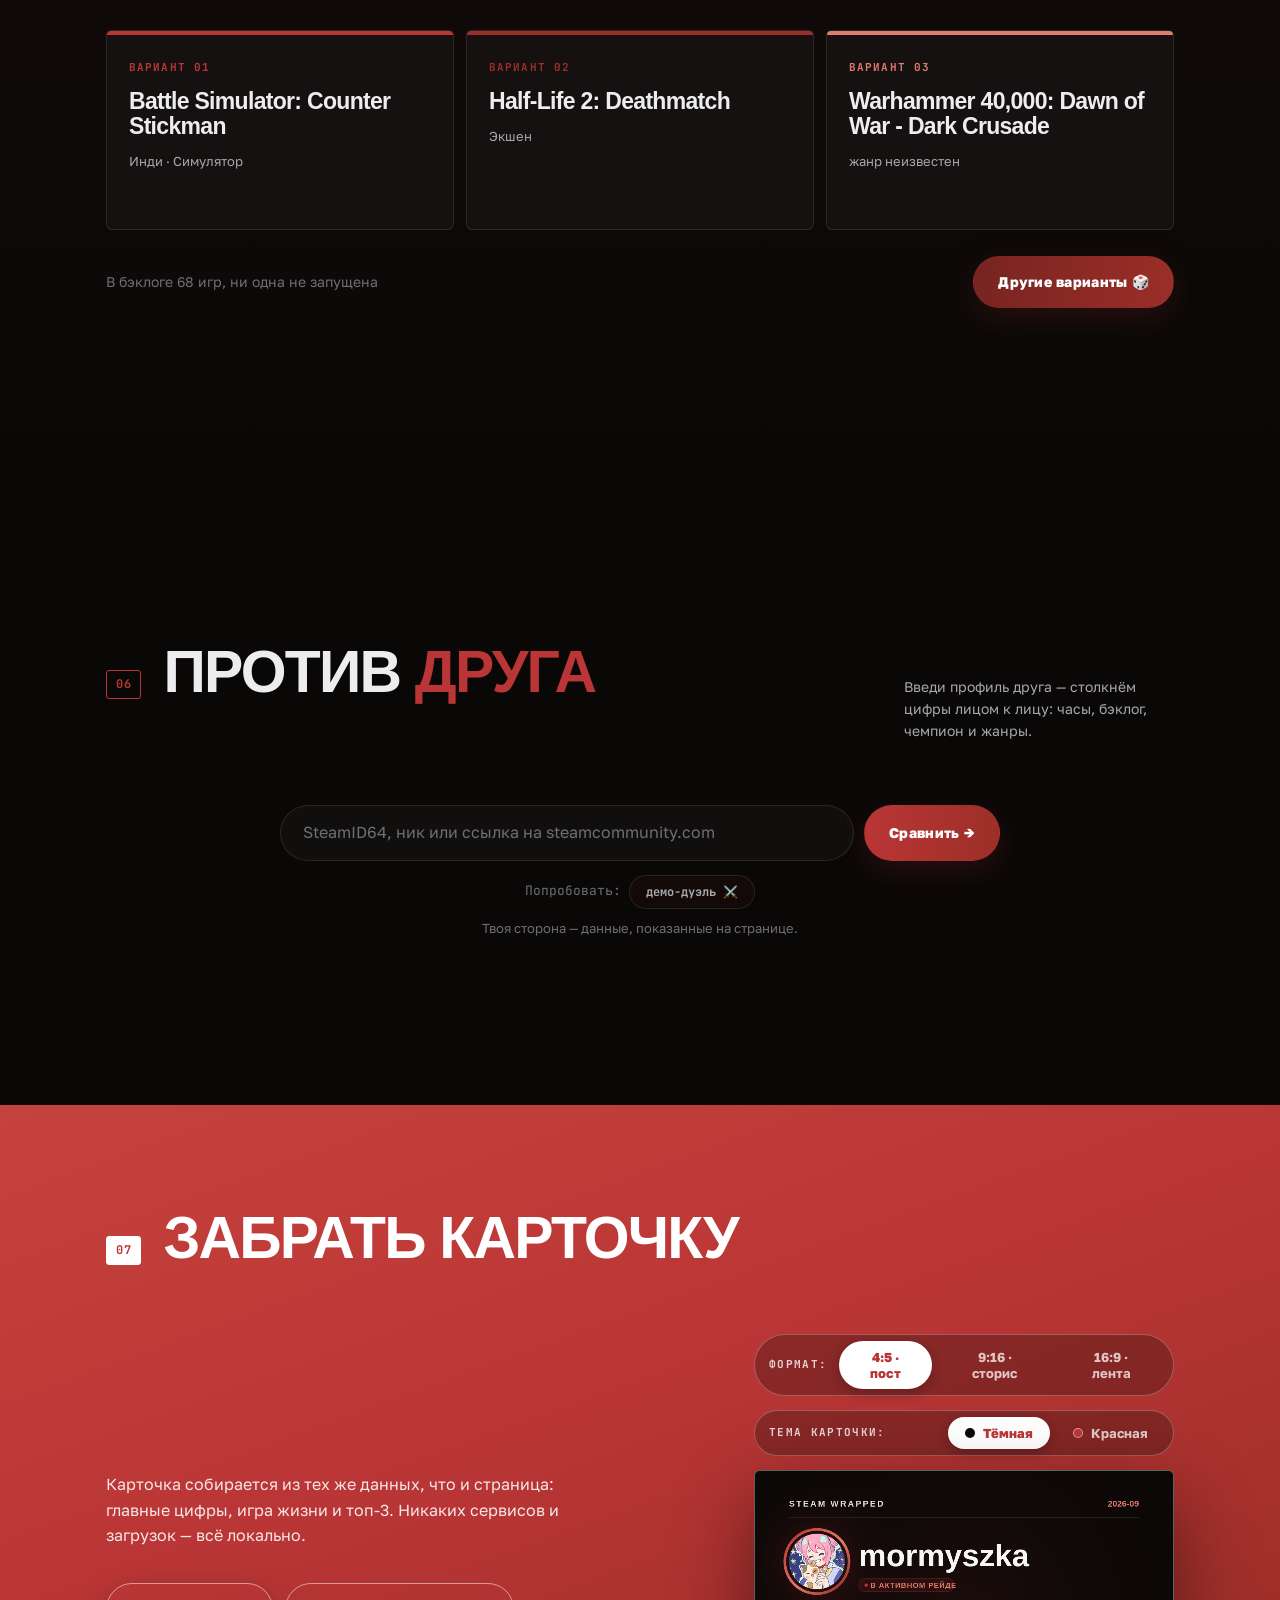
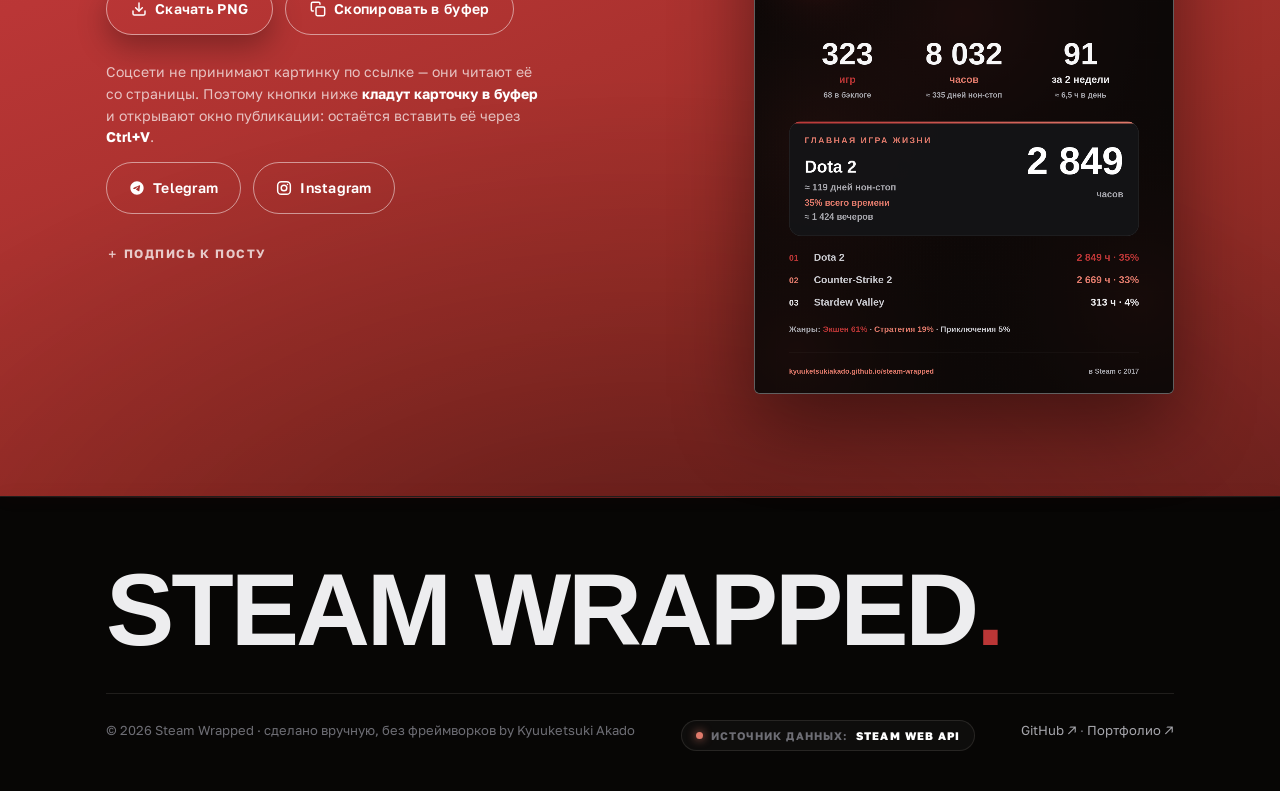
==== commit af4c69d8: "hero: пакет «живой постер» — дрейф, офсетный сдвиг, жар и метки - свечение стало сильнее (alpha 0.55" ====
--- a/index.html
+++ b/index.html
@@ -26,7 +26,7 @@
 <link rel="preconnect" href="https://fonts.gstatic.com" crossorigin>
 <link rel="stylesheet" href="https://fonts.googleapis.com/css2?family=Golos+Text:wght@400..900&family=JetBrains+Mono:wght@400..800&display=swap">
 <!-- ?v= — бамп версии при ручных правках css/js, иначе браузер отдаст кэш -->
-<link rel="stylesheet" href="assets/css/style.css?v=20260913-7">
+<link rel="stylesheet" href="assets/css/style.css?v=20260913-8">
 </head>
 <body>
 <a class="skip-link" href="#hero">К содержимому</a>
@@ -376,7 +376,7 @@
 
 <script src="assets/js/data.js"></script>
 <script src="assets/js/profile-data.js"></script>
-<script src="assets/js/app.js?v=20260913-7"></script>
+<script src="assets/js/app.js?v=20260913-8"></script>
   <button class="to-top" id="toTop" type="button" aria-label="Наверх">
     <svg width="20" height="20" viewBox="0 0 24 24" fill="none" stroke="currentColor" stroke-width="2.5" stroke-linecap="round" stroke-linejoin="round" aria-hidden="true"><path d="M12 19V5M5 12l7-7 7 7"/></svg>
   </button>
--- a/assets/css/style.css
+++ b/assets/css/style.css
@@ -329,7 +329,7 @@
 .hero__red {
   padding: clamp(40px, 5.5vw, 72px) 0 0; text-align: left;
   background:
-    radial-gradient(62% 64% at 50% 62%, rgba(186, 54, 54, 0.40), rgba(119, 36, 32, 0.16) 48%, transparent 74%),
+    radial-gradient(68% 74% at var(--mx, 50%) var(--my, 58%), rgba(186, 54, 54, 0.55), rgba(119, 36, 32, 0.20) 50%, transparent 76%),
     #0A0807;
 }
 .hero__tools { padding-top: clamp(48px, 6vw, 88px); padding-bottom: clamp(60px, 8vw, 110px); position: relative; }
@@ -392,17 +392,35 @@
   color: #FFFFFF; text-align: center;
   width: 102%; margin-left: -1%;
   position: relative; z-index: 1;
+  /* микро-дрейф за курсором: этажи дышат, постер живой (--px/--py ставит JS) */
+  transform: translate3d(calc(var(--px, 0) * 12px), calc(var(--py, 0) * 5px), 0);
+  will-change: transform; transition: transform 0.25s ease-out;
 }
 /* Две строки-плаката: каждую натягивает на ширину h1 measureText (см. app.js).
    Пока JS не отработал — честные vw-fallback'и; vh-кап страхует низкие окна. */
 .hero__title .t-steam, .hero__title .t-wrap { display: block; white-space: nowrap; }
+/* угловые аннотации сцены: моноширинные метки, как на чертеже/постере */
+.hero__stage::before, .hero__stage::after {
+  position: absolute; top: clamp(10px, 1.4vw, 22px); z-index: 2;
+  font-family: var(--mono); font-size: 11px; font-weight: 700;
+  letter-spacing: 0.18em; text-transform: uppercase;
+  color: rgba(255, 255, 255, 0.40); pointer-events: none;
+}
+.hero__stage::before { content: "// итоги года — 2026"; left: 3.5vw; }
+.hero__stage::after  { content: "открытые данные steam"; right: 3.5vw; }
+@media (max-width: 620px) {
+  .hero__stage::before, .hero__stage::after { display: none; }
+}
 .hero__title .t-steam {
   font-size: min(var(--fit-steam, 19vw), 24vh);
+  /* офсетный сдвиг: эффект раскладки печатного станка, без обводок и градиентов */
+  text-shadow: 0.032em 0.032em 0 rgba(186, 54, 54, 0.9);
   animation: title-in 0.9s cubic-bezier(0.2, 0.7, 0.2, 1) 0.25s both;
 }
 .hero__title .t-wrap {
   font-size: min(var(--fit-wrap, 13vw), 19vh);
   color: var(--c1);
+  text-shadow: 0.03em 0.03em 0 rgba(119, 36, 32, 0.9);
   animation: title-in 0.9s cubic-bezier(0.2, 0.7, 0.2, 1) 0.4s both;
 }
 @keyframes title-in {
@@ -413,9 +431,9 @@
 /* звездопад за типом: три метеора чертят сцену и гаснут */
 .meteor {
   position: absolute; z-index: 0; pointer-events: none;
-  width: 140px; height: 2px; border-radius: 999px;
-  background: linear-gradient(90deg, rgba(255, 255, 255, 0.9), rgba(255, 255, 255, 0) 85%);
-  box-shadow: 0 0 12px rgba(255, 255, 255, 0.35);
+  width: 180px; height: 3px; border-radius: 999px;
+  background: linear-gradient(90deg, rgba(255, 255, 255, 0.95), rgba(224, 122, 107, 0) 88%);
+  box-shadow: 0 0 16px rgba(224, 122, 107, 0.55);
   opacity: 0;
   animation: meteor-fall 5s linear infinite;
 }
@@ -1079,6 +1097,10 @@
   overflow: hidden; padding: clamp(16px, 2vw, 30px) 0;
   background: var(--c1);
 }
+.marquee--ticker {
+  transform: rotate(-0.6deg) translate3d(calc(var(--px, 0) * -8px), 0, 0);
+  transition: transform 0.25s ease-out;
+}
 .marquee__track { display: flex; gap: 38px; width: max-content; animation: slide 38s linear infinite; }
 .marquee:hover .marquee__track { animation-play-state: paused; }
 .bars .bar__fill { transition: width 1.1s cubic-bezier(0.2, 0.7, 0.3, 1); }
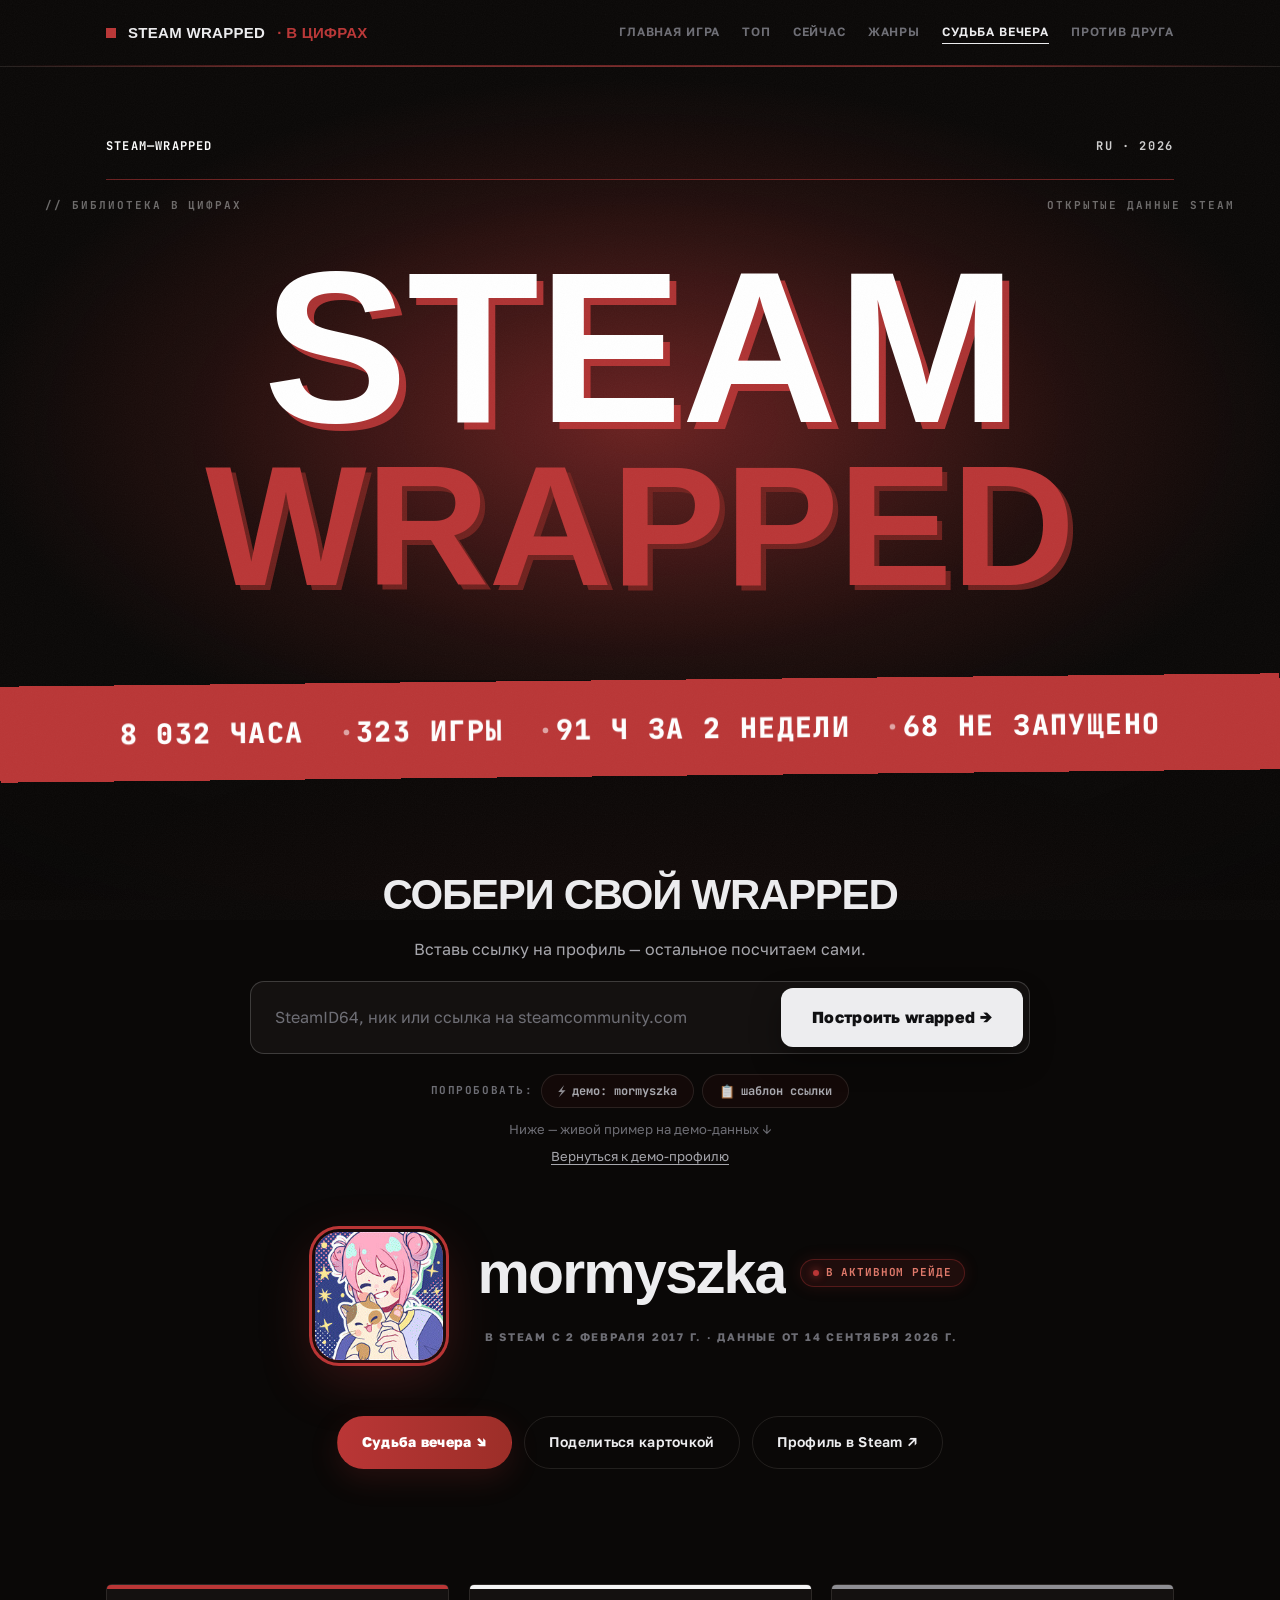
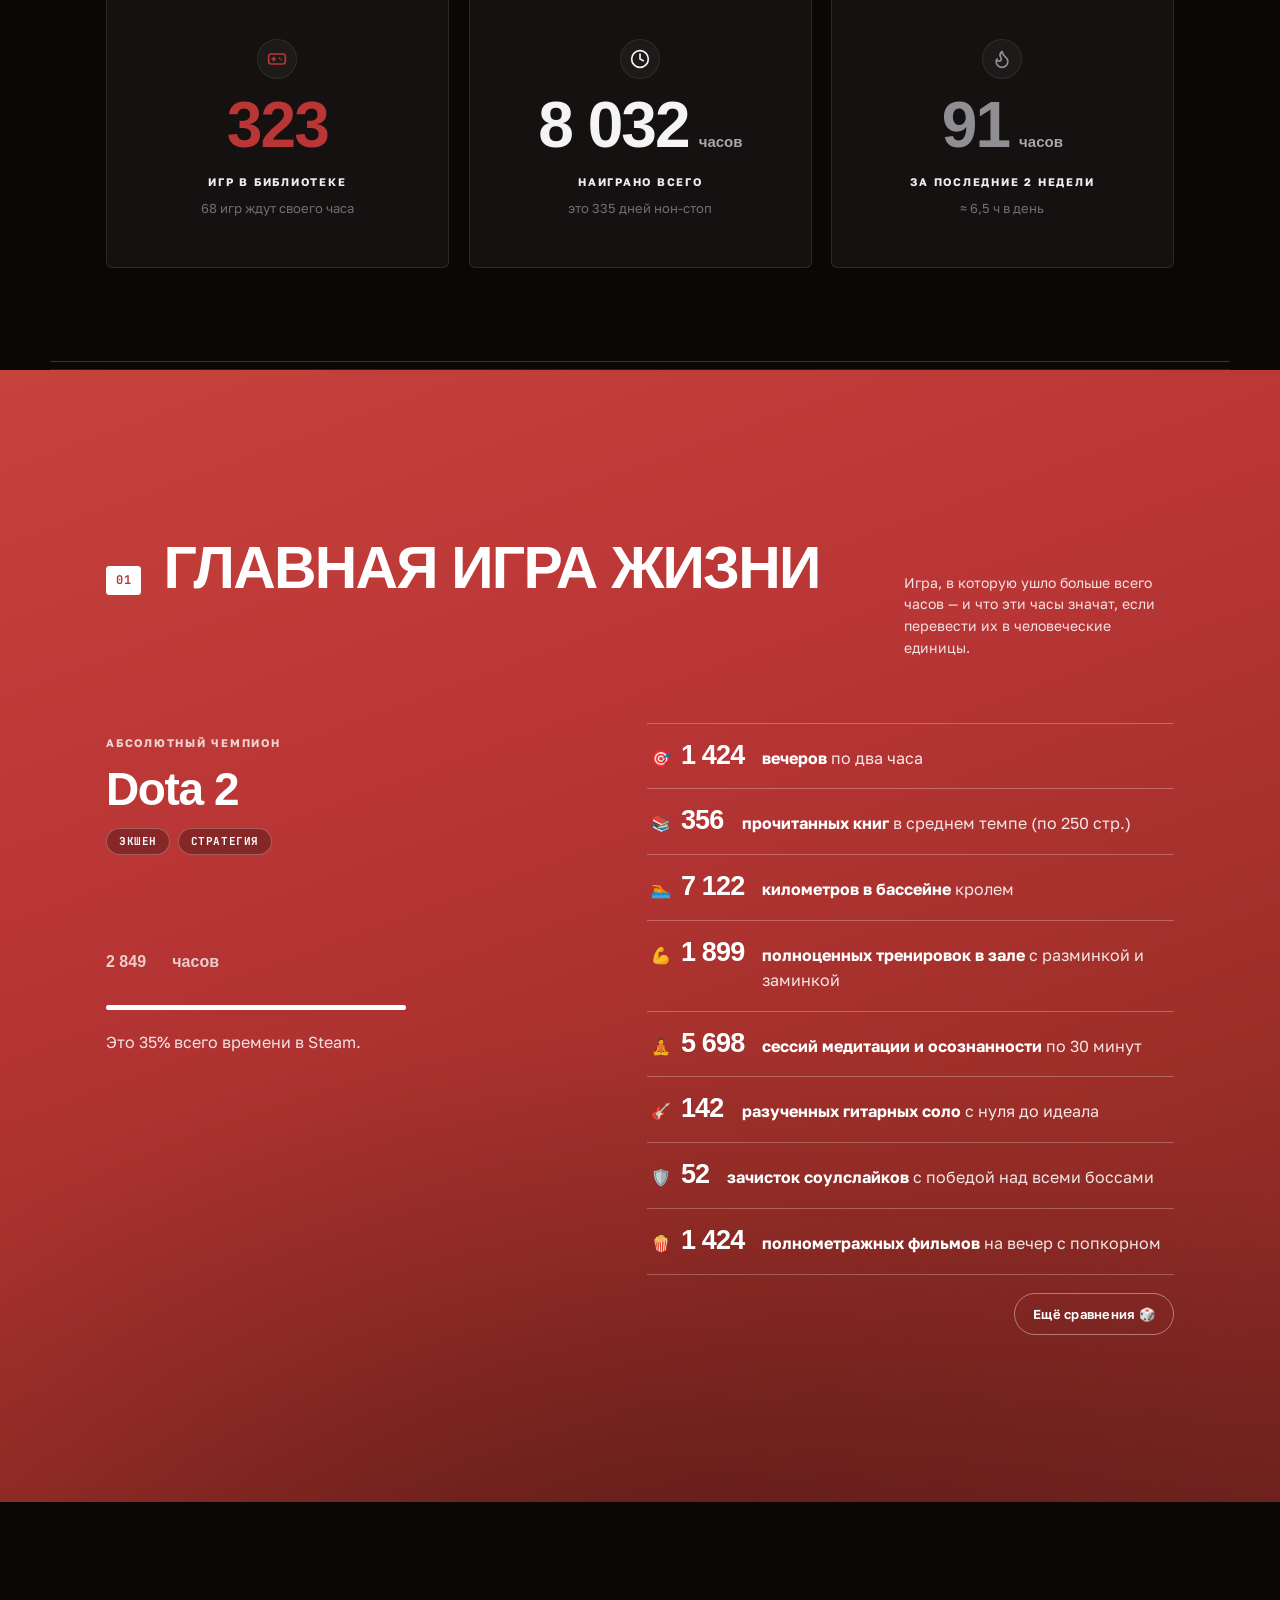
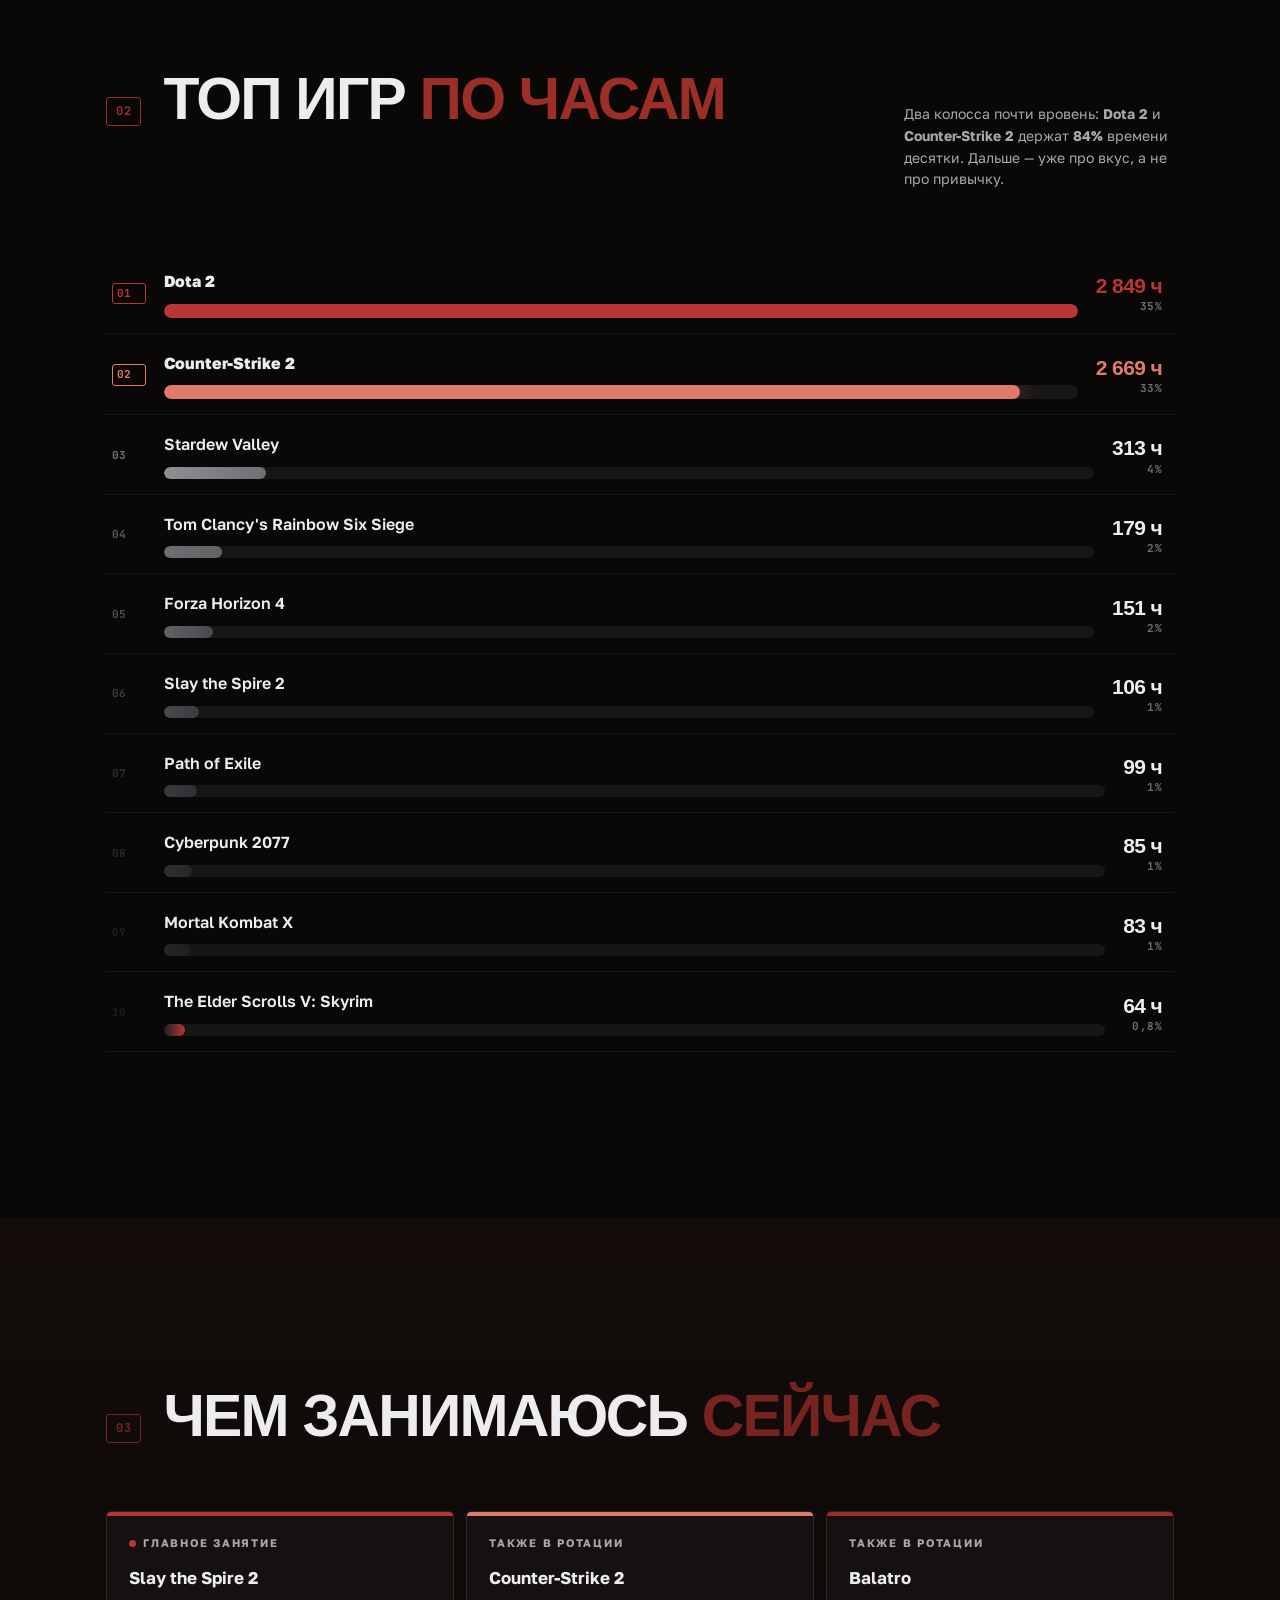
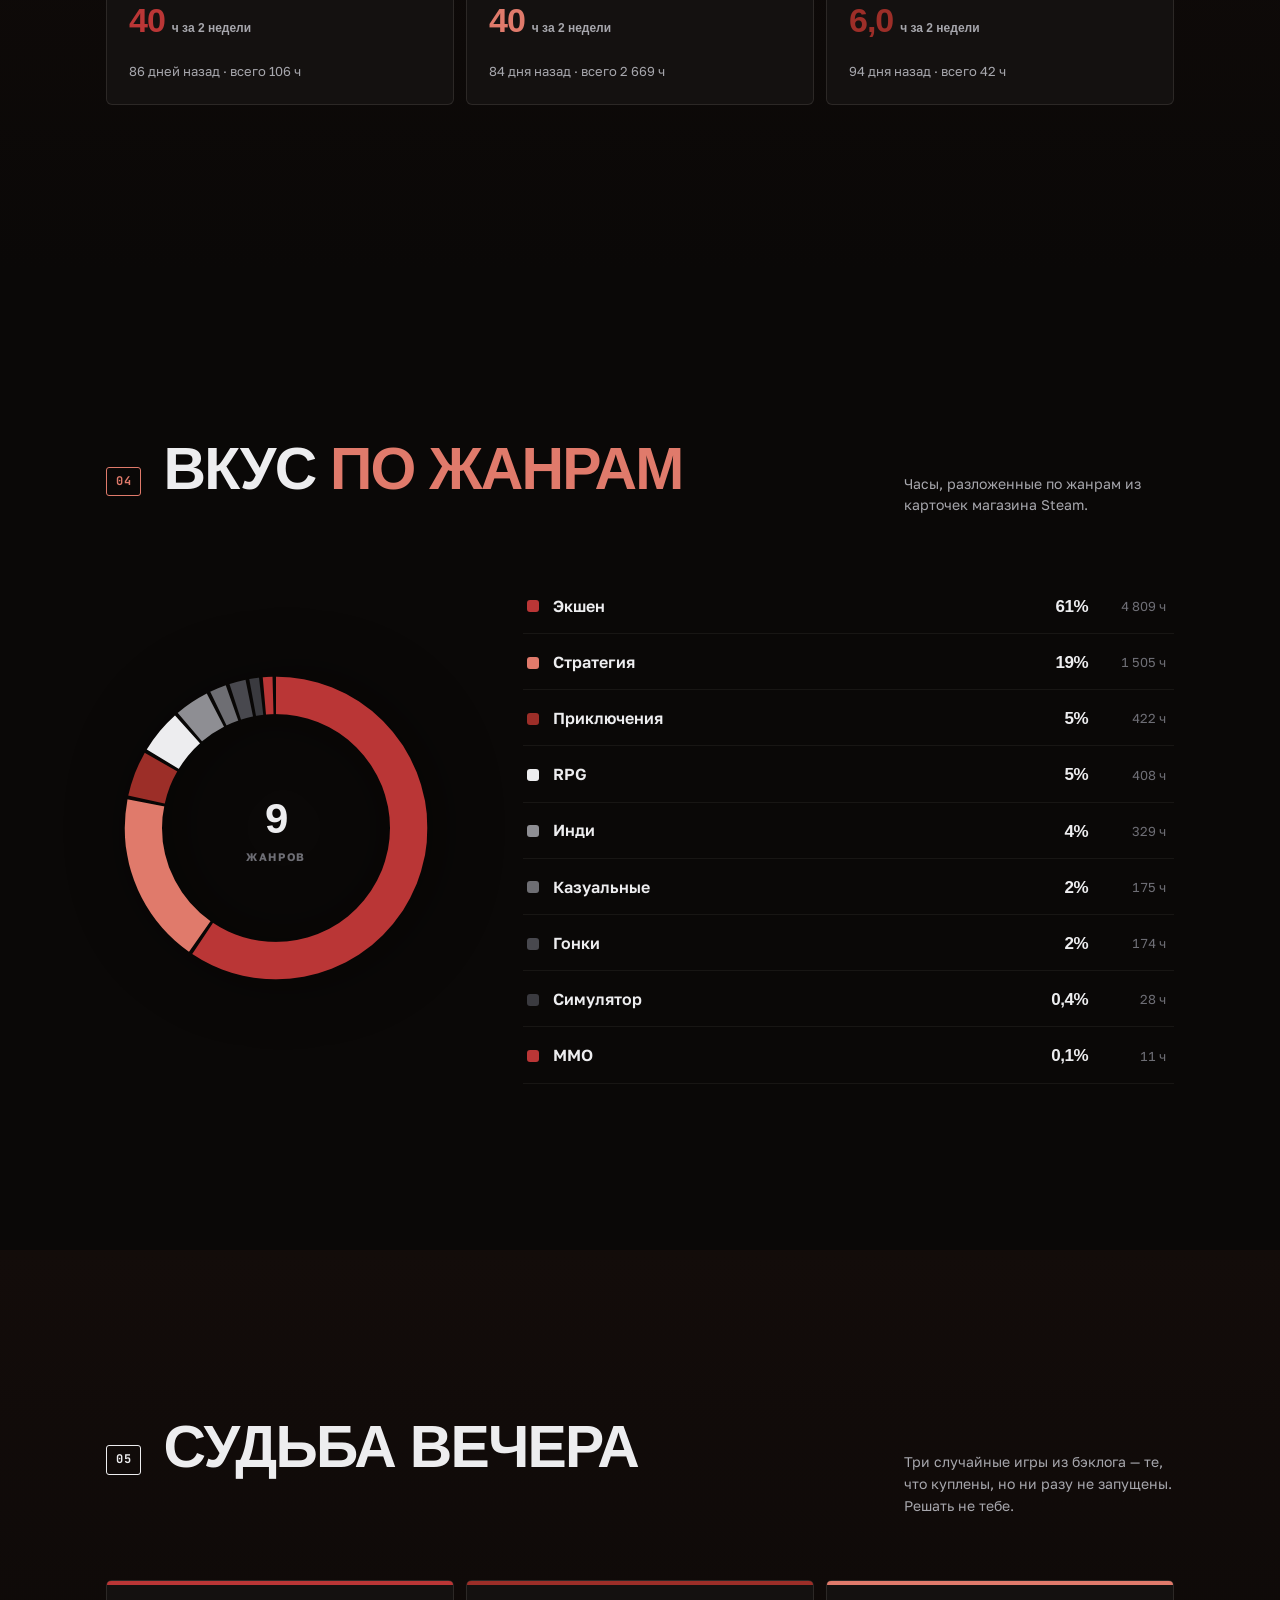
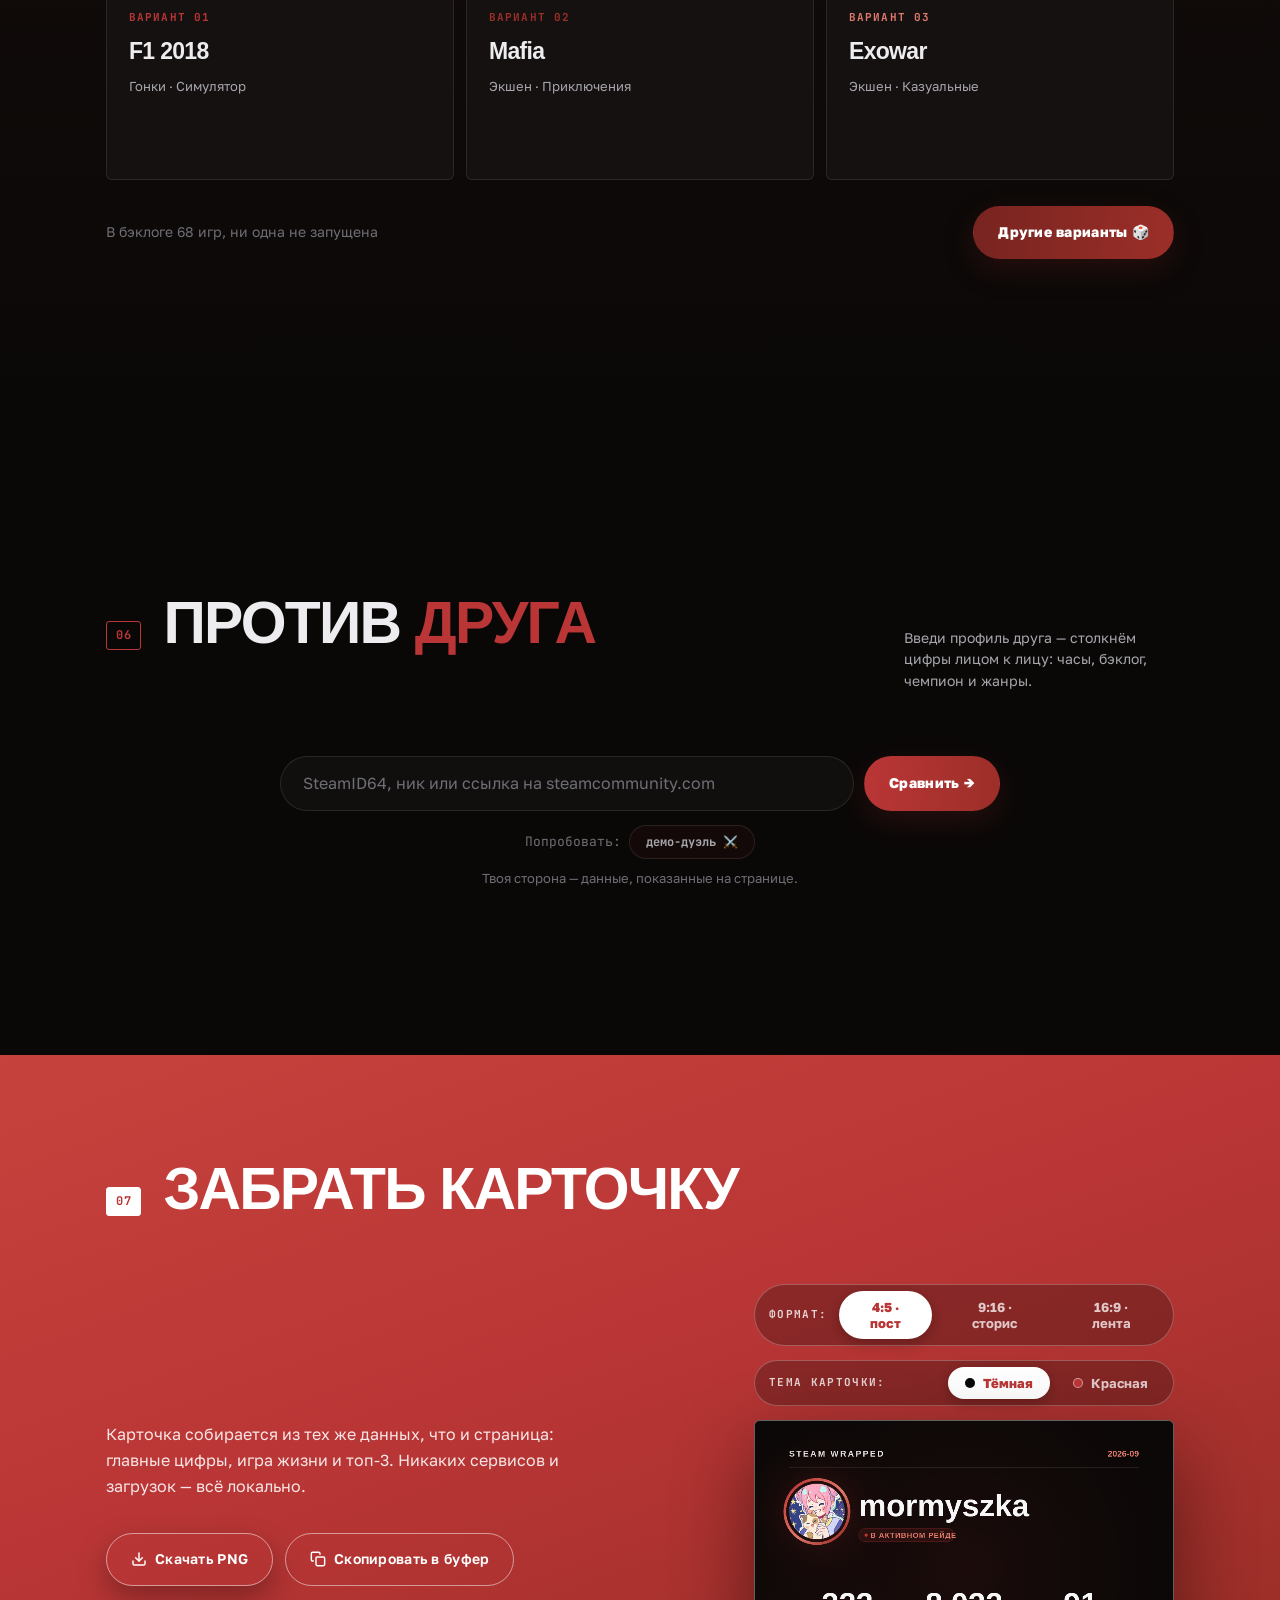
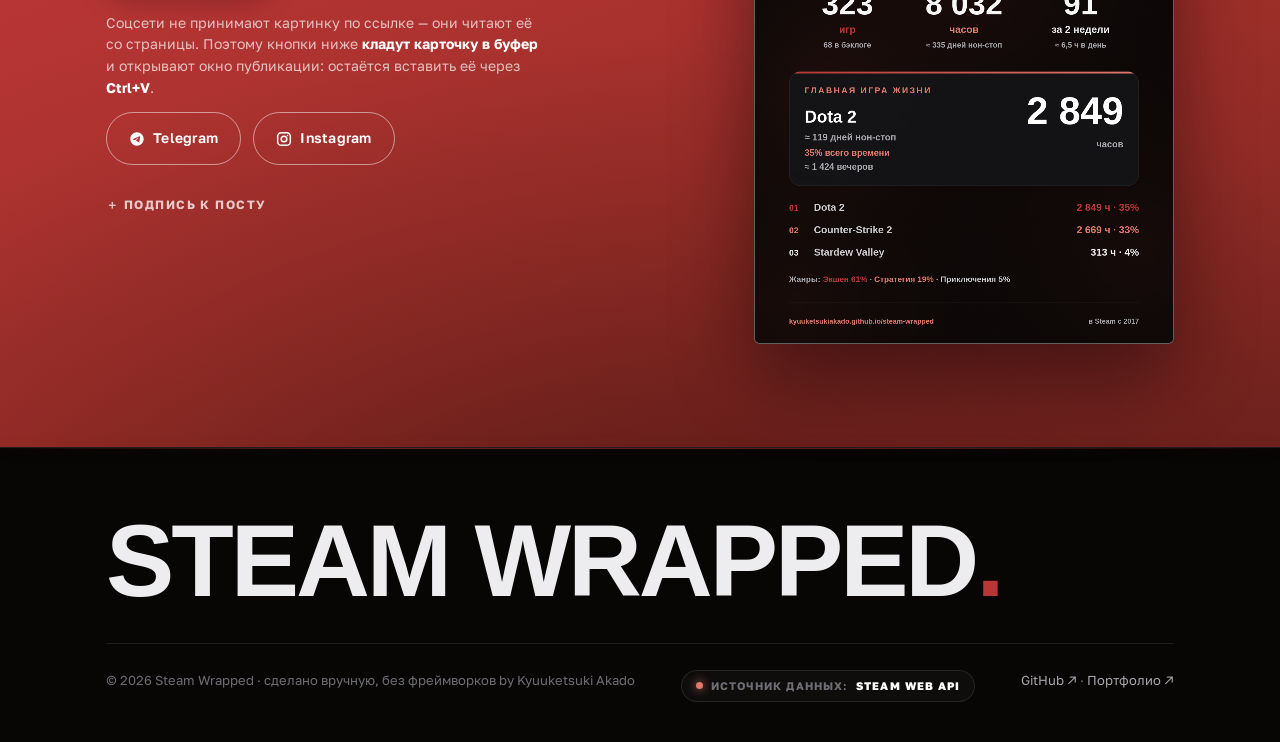
==== commit 4f2f4c33: "hero: тикер — статичная полоса цифр; аннотация честна про всю статистику - угловая метка '// итоги г" ====
--- a/index.html
+++ b/index.html
@@ -26,7 +26,7 @@
 <link rel="preconnect" href="https://fonts.gstatic.com" crossorigin>
 <link rel="stylesheet" href="https://fonts.googleapis.com/css2?family=Golos+Text:wght@400..900&family=JetBrains+Mono:wght@400..800&display=swap">
 <!-- ?v= — бамп версии при ручных правках css/js, иначе браузер отдаст кэш -->
-<link rel="stylesheet" href="assets/css/style.css?v=20260913-8">
+<link rel="stylesheet" href="assets/css/style.css?v=20260913-9">
 </head>
 <body>
 <a class="skip-link" href="#hero">К содержимому</a>
@@ -376,7 +376,7 @@
 
 <script src="assets/js/data.js"></script>
 <script src="assets/js/profile-data.js"></script>
-<script src="assets/js/app.js?v=20260913-8"></script>
+<script src="assets/js/app.js?v=20260913-9"></script>
   <button class="to-top" id="toTop" type="button" aria-label="Наверх">
     <svg width="20" height="20" viewBox="0 0 24 24" fill="none" stroke="currentColor" stroke-width="2.5" stroke-linecap="round" stroke-linejoin="round" aria-hidden="true"><path d="M12 19V5M5 12l7-7 7 7"/></svg>
   </button>
--- a/assets/css/style.css
+++ b/assets/css/style.css
@@ -406,7 +406,7 @@
   letter-spacing: 0.18em; text-transform: uppercase;
   color: rgba(255, 255, 255, 0.40); pointer-events: none;
 }
-.hero__stage::before { content: "// итоги года — 2026"; left: 3.5vw; }
+.hero__stage::before { content: "// библиотека в цифрах"; left: 3.5vw; }
 .hero__stage::after  { content: "открытые данные steam"; right: 3.5vw; }
 @media (max-width: 620px) {
   .hero__stage::before, .hero__stage::after { display: none; }
@@ -616,7 +616,7 @@
   .profile-form__chips { padding-left: 0; }
   .profile-form__status, .profile-form__reset { margin-left: 2px; }
   .marquee { padding: 11px 0; }
-  .marquee__track { gap: 24px; }
+  .marquee__track { gap: 8px 18px; }
 }
 
 /* ---------- кнопки ---------- */
@@ -1101,8 +1101,10 @@
   transform: rotate(-0.6deg) translate3d(calc(var(--px, 0) * -8px), 0, 0);
   transition: transform 0.25s ease-out;
 }
-.marquee__track { display: flex; gap: 38px; width: max-content; animation: slide 38s linear infinite; }
-.marquee:hover .marquee__track { animation-play-state: paused; }
+.marquee__track {
+  display: flex; gap: 14px 34px; row-gap: 8px; flex-wrap: wrap;
+  justify-content: center; padding: 0 20px;
+}
 .bars .bar__fill { transition: width 1.1s cubic-bezier(0.2, 0.7, 0.3, 1); }
 .marquee span {
   font-family: var(--mono); font-weight: 800;
@@ -1110,8 +1112,7 @@
   letter-spacing: 0.05em; text-transform: uppercase;
   color: #FFFFFF; white-space: nowrap;
 }
-.marquee i { font-style: normal; margin-right: 12px; color: rgba(255, 255, 255, 0.55); }
-@keyframes slide { to { transform: translateX(-50%); } }
+.marquee i { font-style: normal; color: rgba(255, 255, 255, 0.55); }
 
 
 @media (prefers-reduced-motion: reduce) {
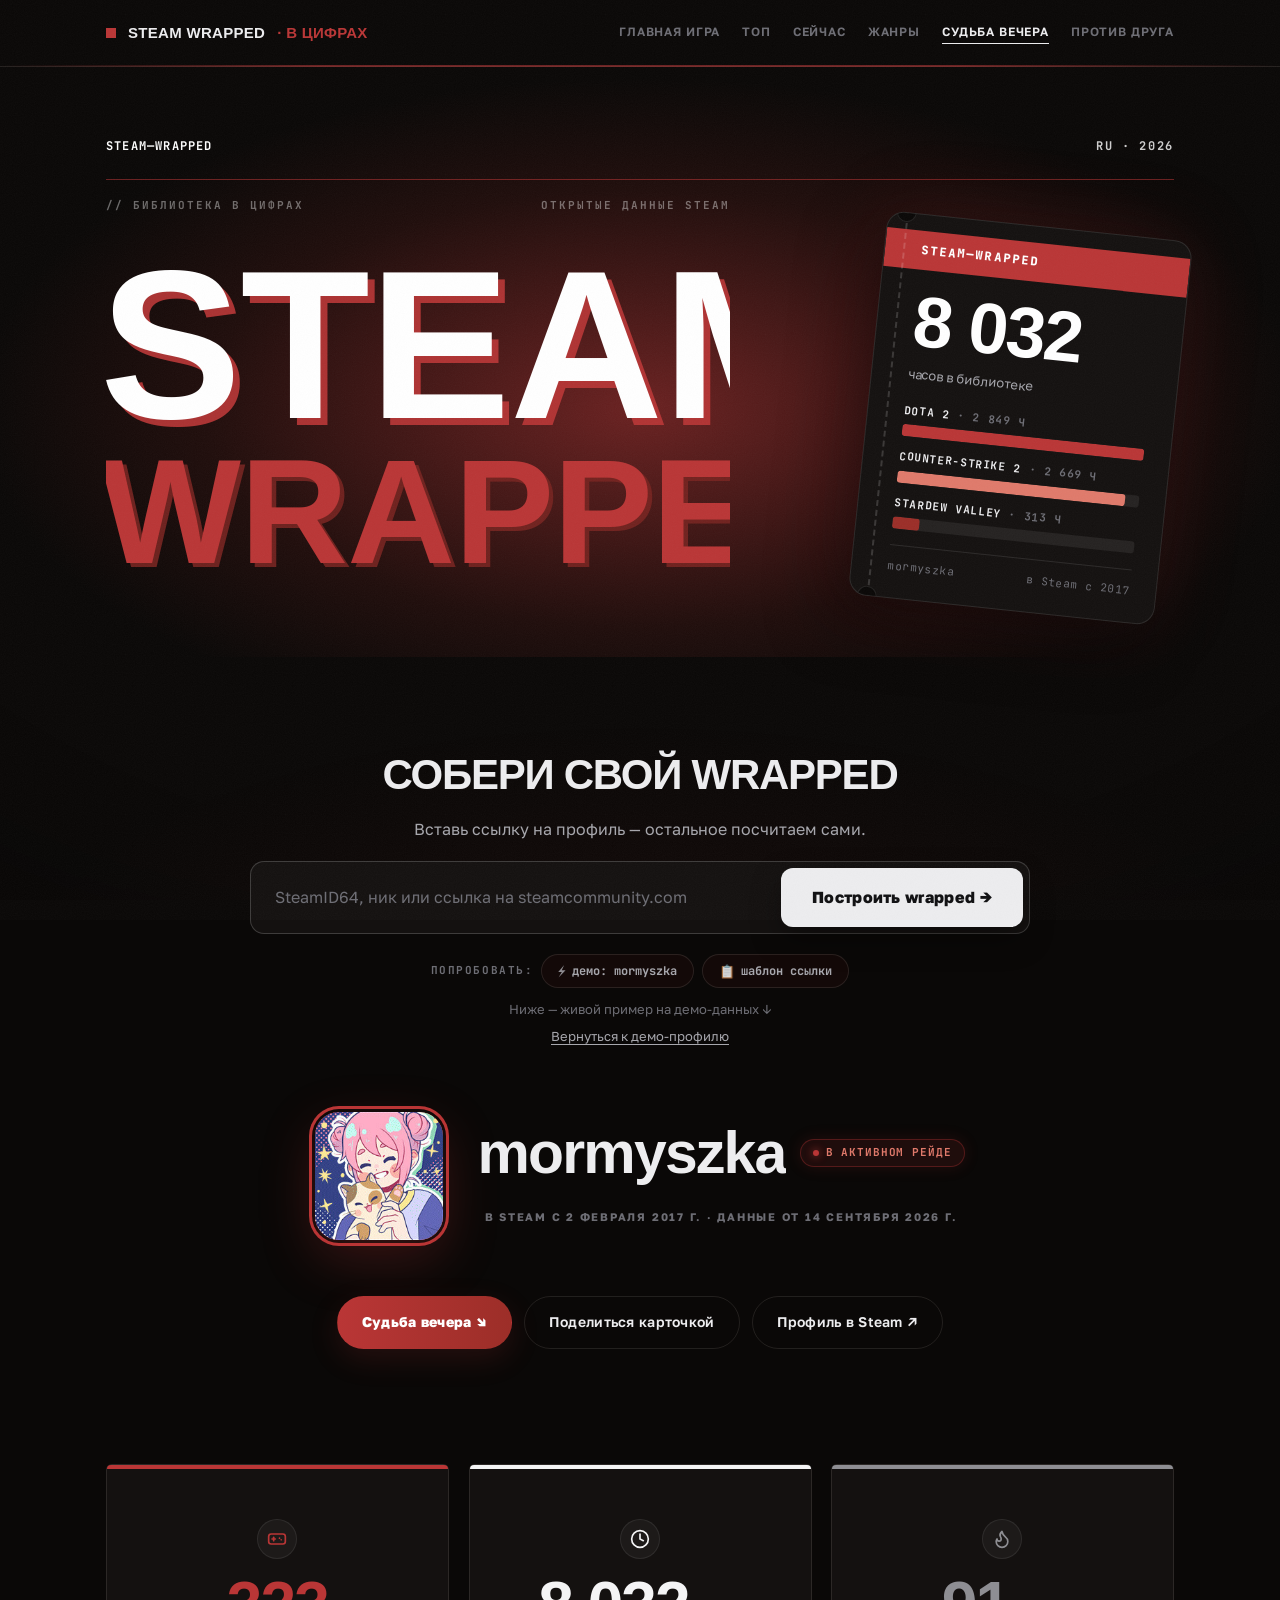
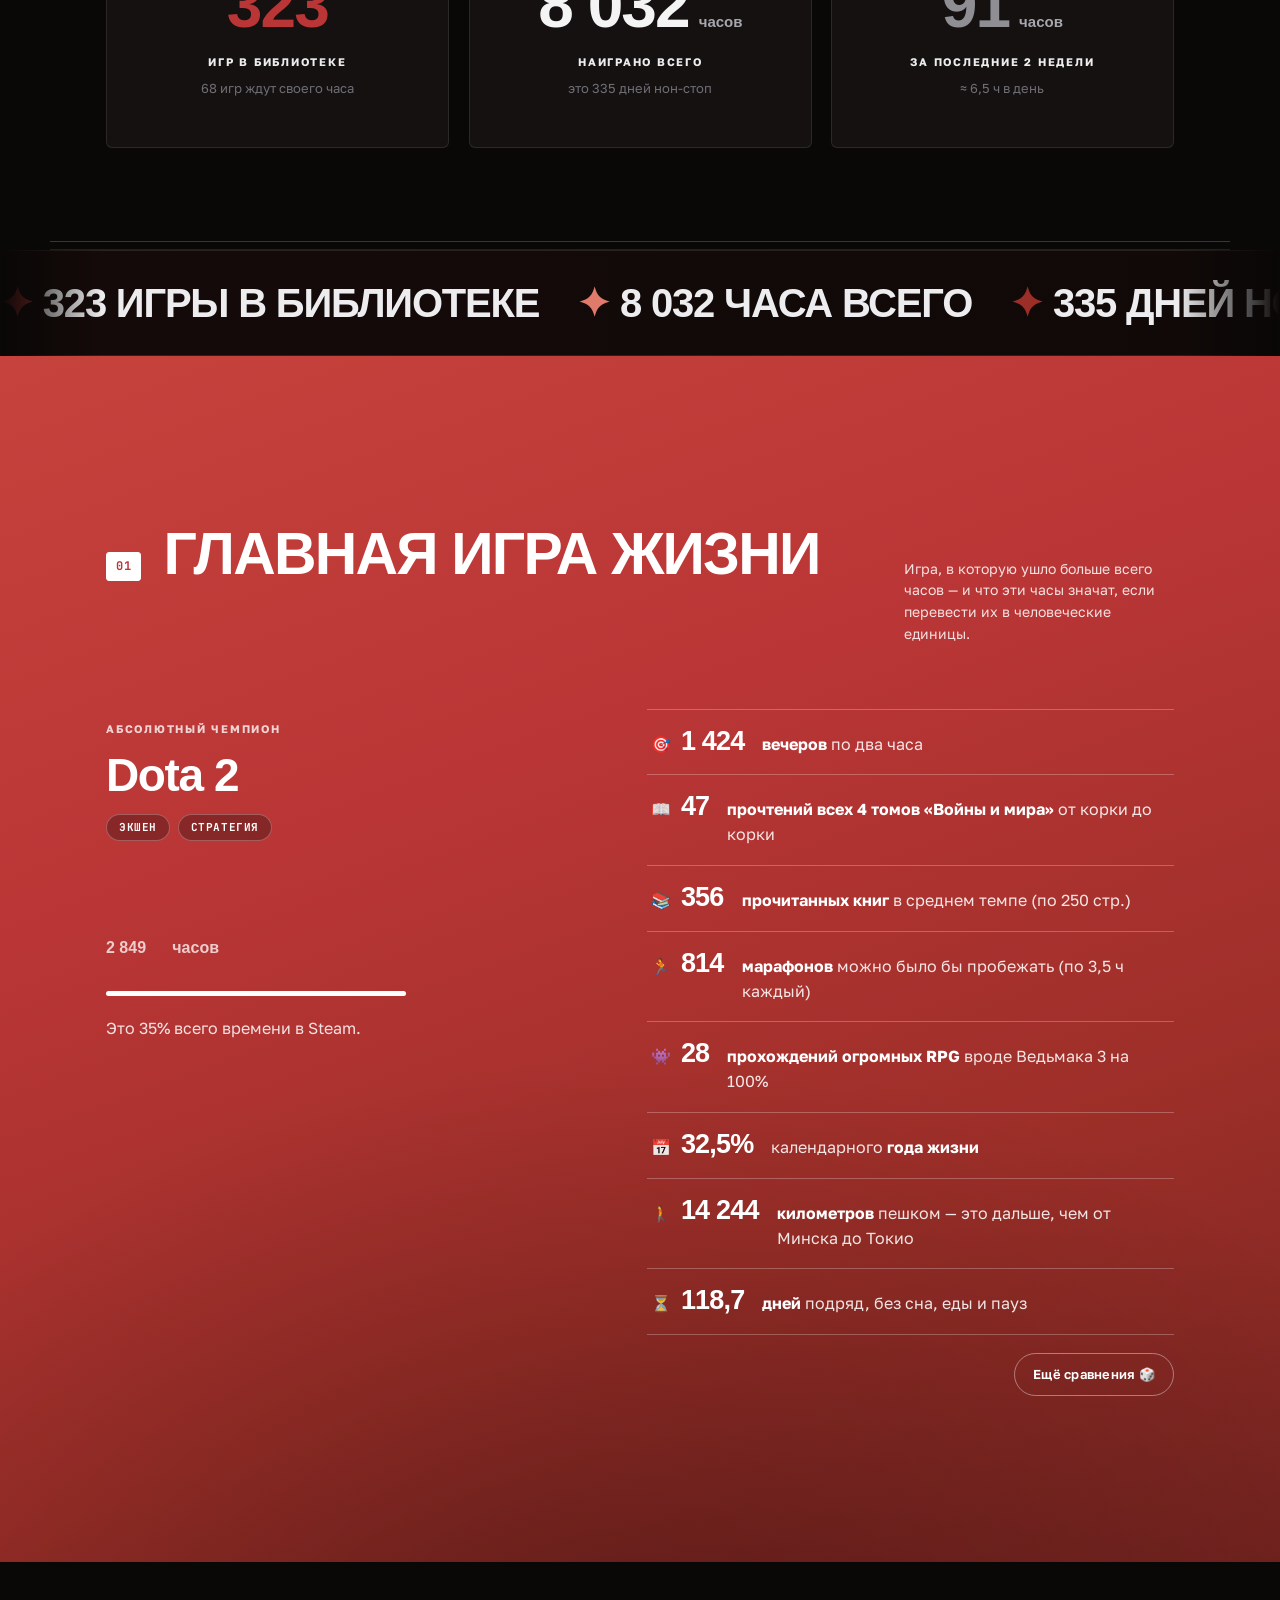
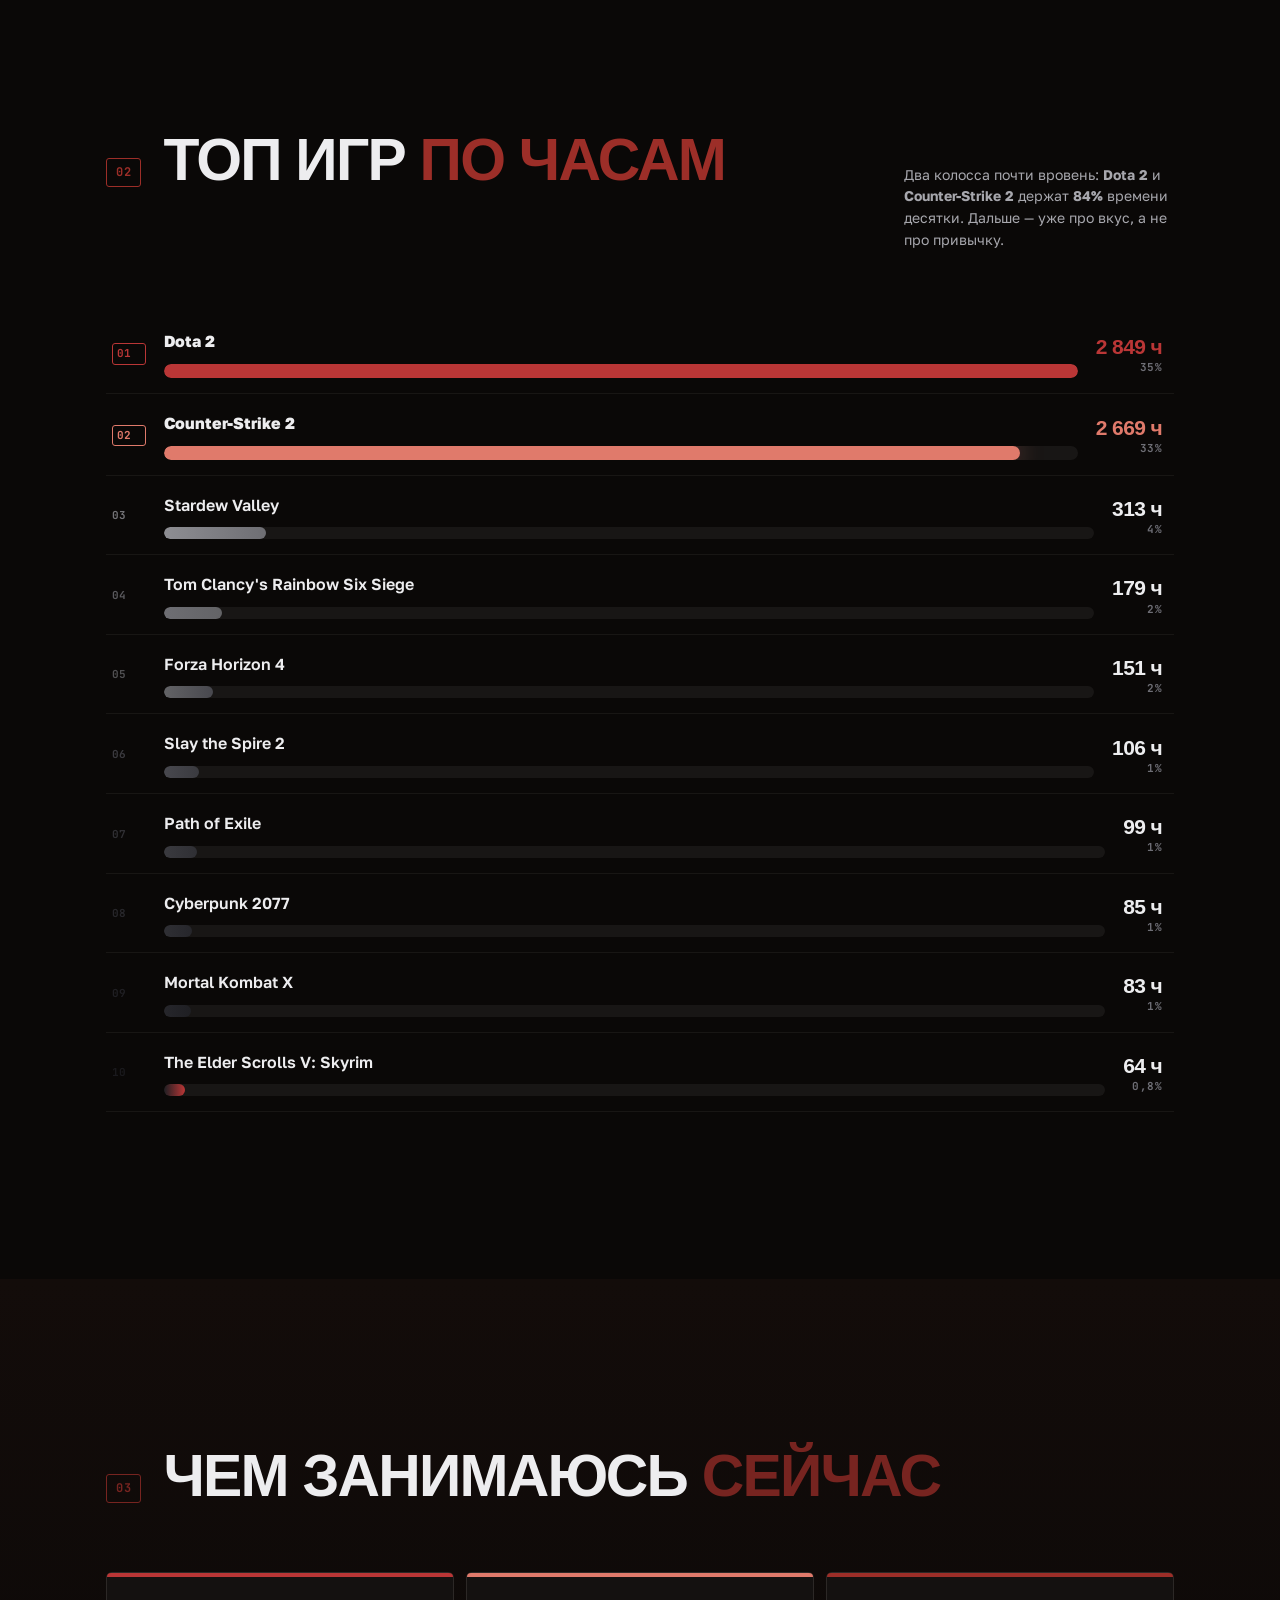
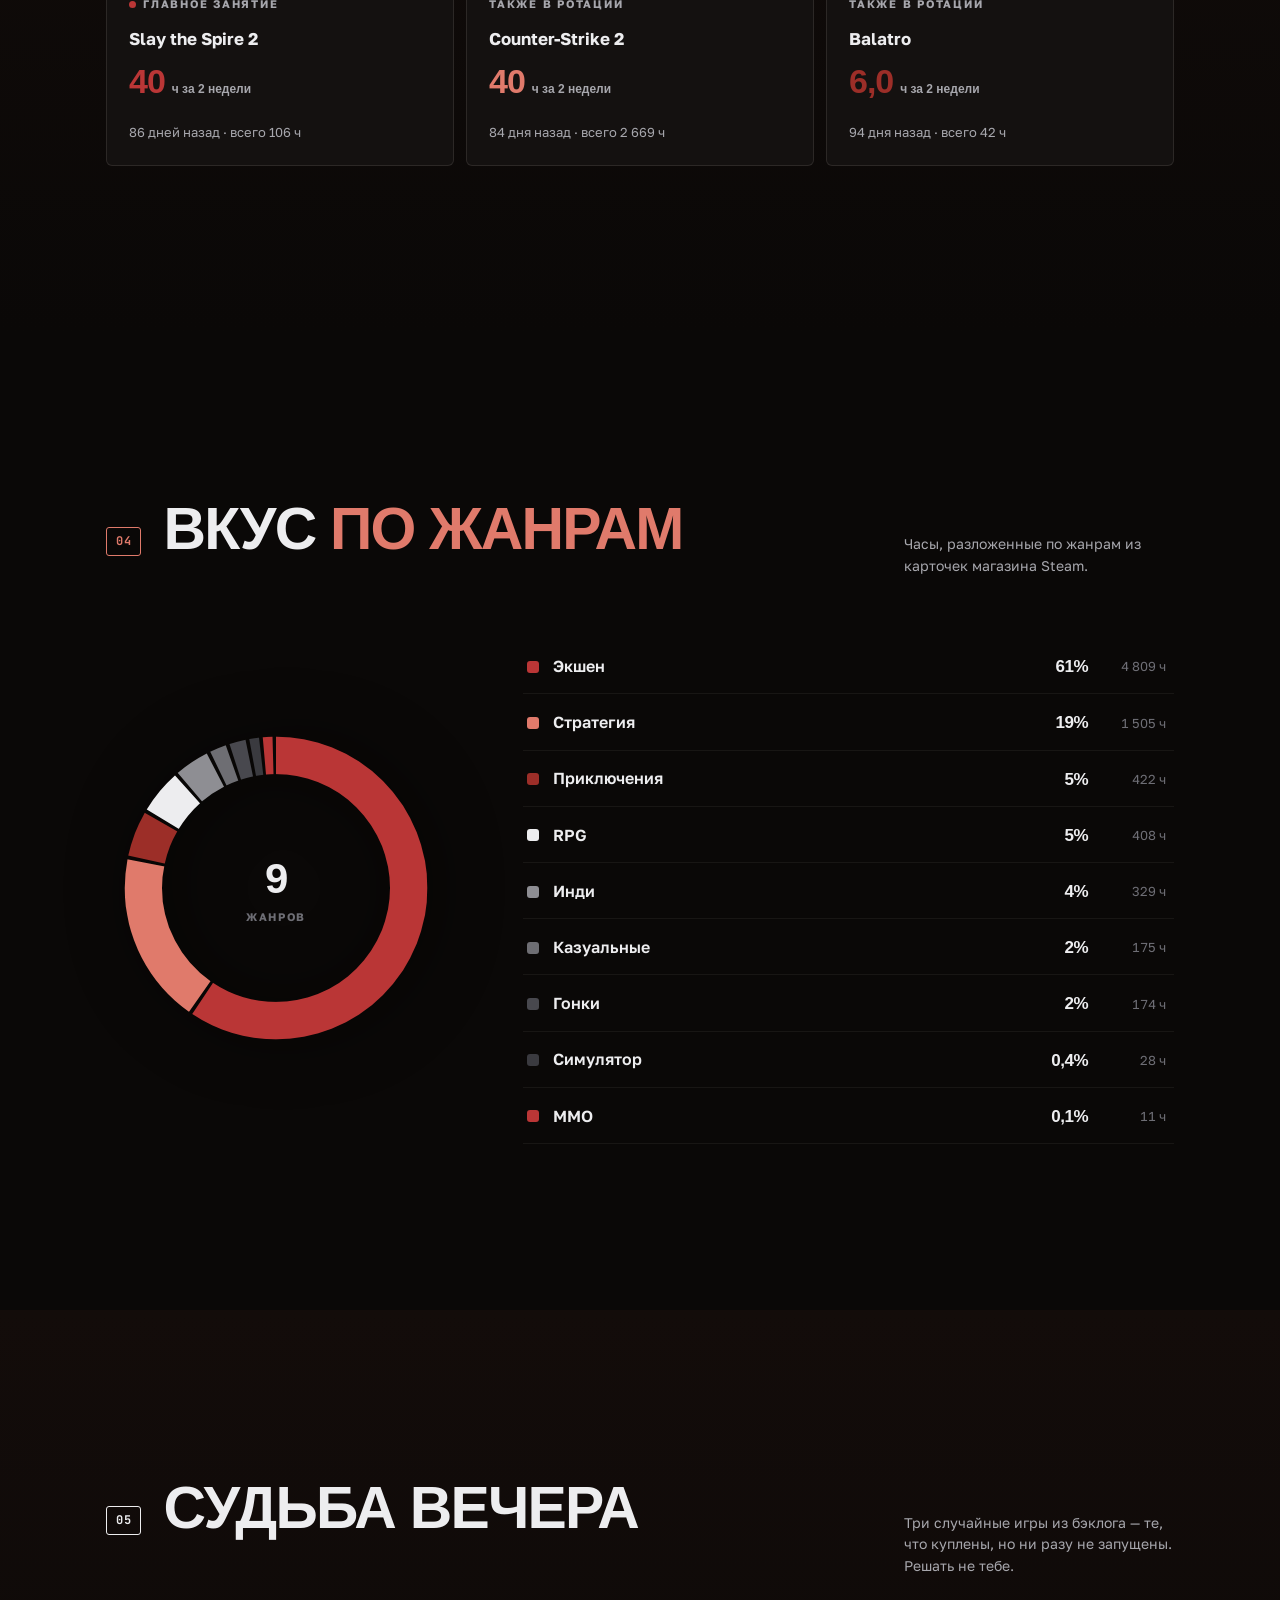
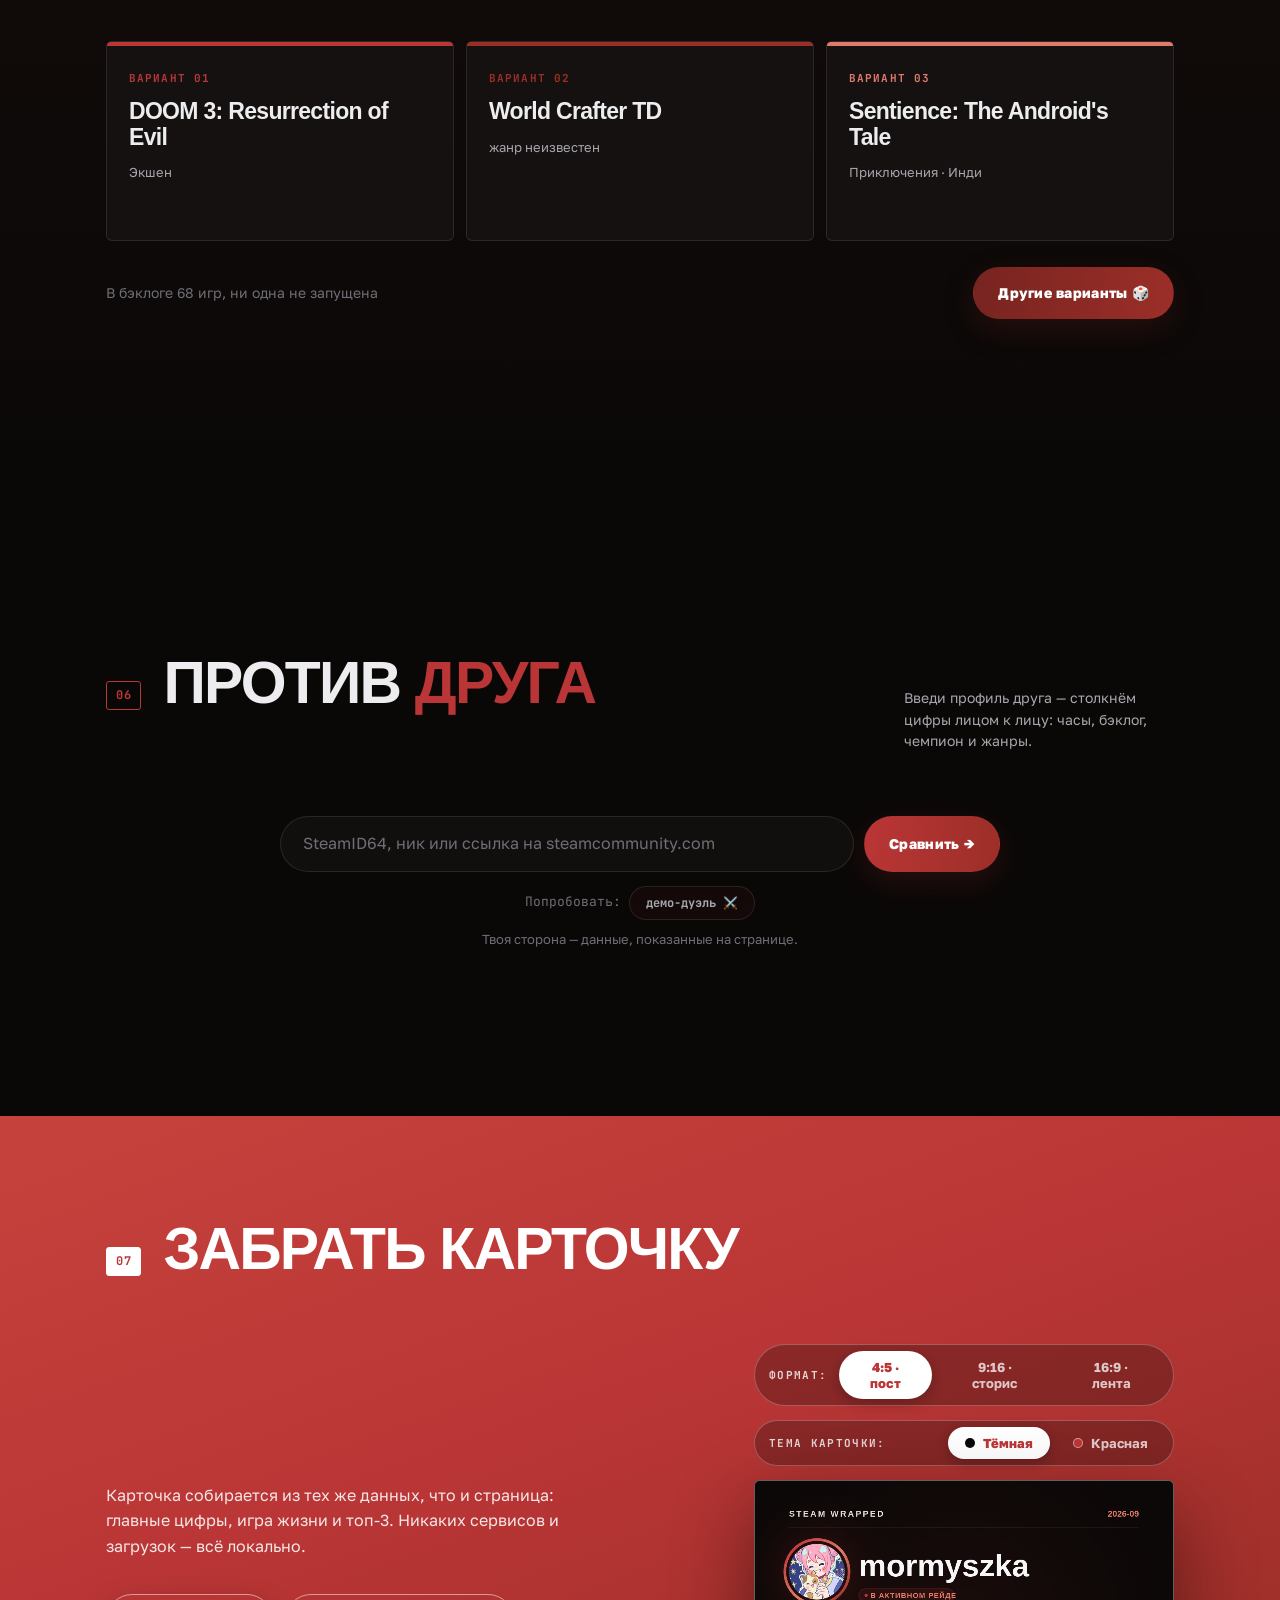
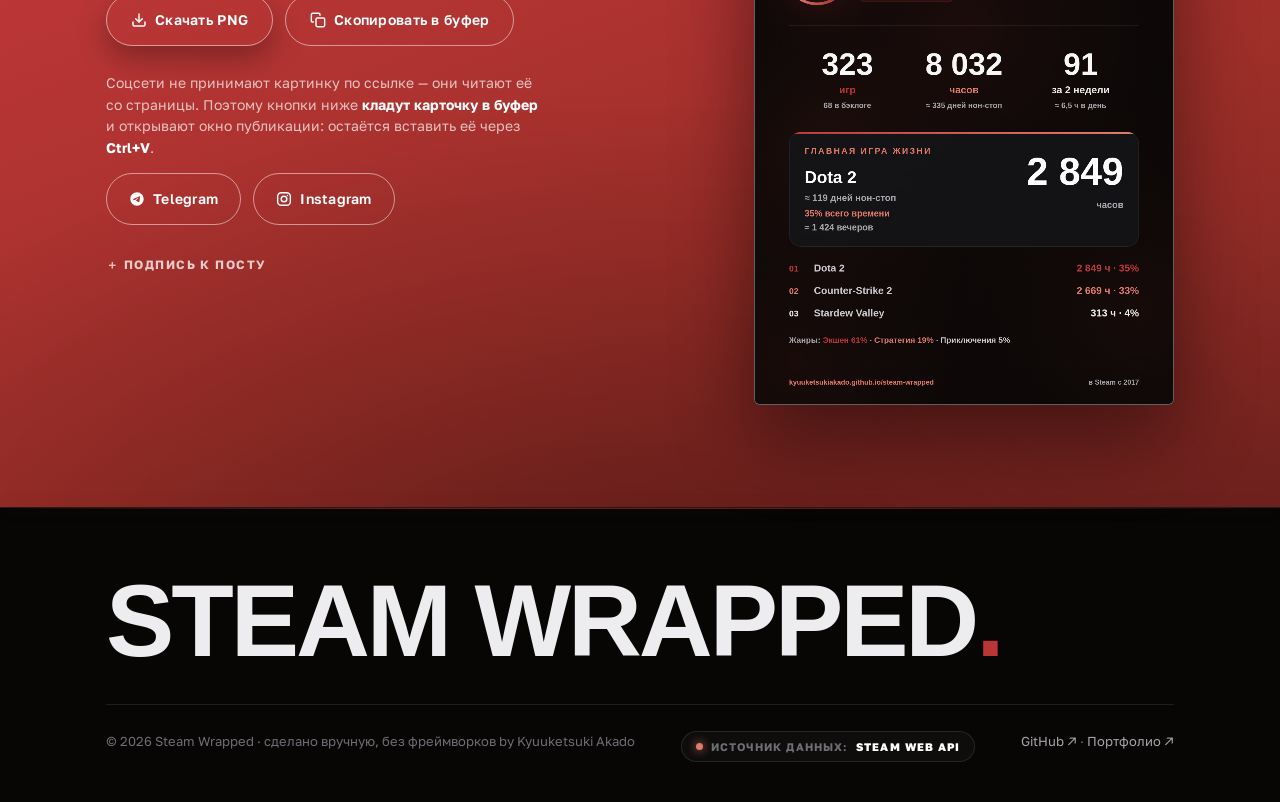
==== commit c1d43d92: "hero: гибрид с тикетом (референс 2) + бегущая строка возвращена 1:1 - hero стал сплитом: слева двухэ" ====
--- a/index.html
+++ b/index.html
@@ -26,7 +26,7 @@
 <link rel="preconnect" href="https://fonts.gstatic.com" crossorigin>
 <link rel="stylesheet" href="https://fonts.googleapis.com/css2?family=Golos+Text:wght@400..900&family=JetBrains+Mono:wght@400..800&display=swap">
 <!-- ?v= — бамп версии при ручных правках css/js, иначе браузер отдаст кэш -->
-<link rel="stylesheet" href="assets/css/style.css?v=20260913-9">
+<link rel="stylesheet" href="assets/css/style.css?v=20260913-10">
 </head>
 <body>
 <a class="skip-link" href="#hero">К содержимому</a>
@@ -67,17 +67,24 @@
           <span class="hero__brand">Steam—Wrapped</span>
           <span class="hero__pill">RU · 2026</span>
         </div>
-        <div class="hero__stage">
-          <span class="meteor" aria-hidden="true"></span>
-          <span class="meteor" aria-hidden="true"></span>
-          <span class="meteor" aria-hidden="true"></span>
-          <h1 class="hero__title"><span class="t-steam">Steam</span><span class="t-wrap">Wrapped</span></h1>
-        </div>
-      </div>
-    </div>
-
-    <div class="marquee marquee--ticker" aria-hidden="true">
-      <div class="marquee__track" id="marquee"></div>
+        <div class="hero__split">
+          <div class="hero__stage">
+            <span class="meteor" aria-hidden="true"></span>
+            <span class="meteor" aria-hidden="true"></span>
+            <span class="meteor" aria-hidden="true"></span>
+            <h1 class="hero__title"><span class="t-steam">Steam</span><span class="t-wrap">Wrapped</span></h1>
+          </div>
+          <aside class="hero__ticket" id="heroTicket" aria-hidden="true">
+            <span class="ticket__notch ticket__notch--top" aria-hidden="true"></span>
+            <span class="ticket__notch ticket__notch--bottom" aria-hidden="true"></span>
+            <div class="ticket__head">Steam—Wrapped</div>
+            <div class="ticket__num" data-count="ticket">0</div>
+            <p class="ticket__cap">часов в библиотеке</p>
+            <div class="ticket__bars"></div>
+            <div class="ticket__foot"><span id="ticketNick">—</span><span id="ticketSince"></span></div>
+          </aside>
+        </div>
+      </div>
     </div>
 
     <div class="wrap hero__tools">
@@ -152,6 +159,9 @@
     </div>
   </section>
 
+  <div class="marquee" aria-hidden="true">
+    <div class="marquee__track" id="marquee"></div>
+  </div>
 
   <!-- ============ ГЛАВНАЯ ИГРА ЖИЗНИ ============ -->
   <section id="soulmate" class="sec sec--red sec--c1">
@@ -376,7 +386,7 @@
 
 <script src="assets/js/data.js"></script>
 <script src="assets/js/profile-data.js"></script>
-<script src="assets/js/app.js?v=20260913-9"></script>
+<script src="assets/js/app.js?v=20260913-10"></script>
   <button class="to-top" id="toTop" type="button" aria-label="Наверх">
     <svg width="20" height="20" viewBox="0 0 24 24" fill="none" stroke="currentColor" stroke-width="2.5" stroke-linecap="round" stroke-linejoin="round" aria-hidden="true"><path d="M12 19V5M5 12l7-7 7 7"/></svg>
   </button>
--- a/assets/css/style.css
+++ b/assets/css/style.css
@@ -377,13 +377,10 @@
   color: rgba(255, 255, 255, 0.8);
 }
 
-/* Сцена-плакат: вордмарк одной строкой. Выходим из .wrap на всю ширину
-   экрана (left: 50% + -50vw) и слегка режем края — как на печатном постере.
-   Кегль тянется от ширины и поджимается высотой экрана: на 2K/ультрашироких
-   композиция не расползается. */
+/* Сцена-плакат в левой колонке сплита: вордмарк в две строки-этажа,
+   кегль натягивается measureText'ом на ширину колонки (см. app.js). */
 .hero__stage {
   position: relative; overflow: hidden;
-  width: 100vw; left: 50%; margin-left: -50vw;
   padding: clamp(30px, 3.8vw, 64px) 0 clamp(36px, 4.4vw, 76px);
 }
 .hero__title {
@@ -406,8 +403,8 @@
   letter-spacing: 0.18em; text-transform: uppercase;
   color: rgba(255, 255, 255, 0.40); pointer-events: none;
 }
-.hero__stage::before { content: "// библиотека в цифрах"; left: 3.5vw; }
-.hero__stage::after  { content: "открытые данные steam"; right: 3.5vw; }
+.hero__stage::before { content: "// библиотека в цифрах"; left: 0; }
+.hero__stage::after  { content: "открытые данные steam"; right: 0; }
 @media (max-width: 620px) {
   .hero__stage::before, .hero__stage::after { display: none; }
 }
@@ -615,8 +612,6 @@
   .profile-form__row .btn { width: 100%; }
   .profile-form__chips { padding-left: 0; }
   .profile-form__status, .profile-form__reset { margin-left: 2px; }
-  .marquee { padding: 11px 0; }
-  .marquee__track { gap: 8px 18px; }
 }
 
 /* ---------- кнопки ---------- */
@@ -1091,28 +1086,91 @@
 
 /* ---------- бегущая строка ---------- */
 
-/* Тикер-полоса постера: сплошной кирпич, моноширинные цифры в разбежку.
-   Живёт сразу под вордмарком, внутри hero; данные те же, что и на странице. */
+/* Бегущая строка между hero и 01 — как была: display-шрифт, маска по краям,
+   цветные ✦, пауза на hover. */
 .marquee {
-  overflow: hidden; padding: clamp(16px, 2vw, 30px) 0;
-  background: var(--c1);
-}
-.marquee--ticker {
-  transform: rotate(-0.6deg) translate3d(calc(var(--px, 0) * -8px), 0, 0);
-  transition: transform 0.25s ease-out;
-}
-.marquee__track {
-  display: flex; gap: 14px 34px; row-gap: 8px; flex-wrap: wrap;
-  justify-content: center; padding: 0 20px;
-}
+  overflow: hidden; padding: 20px 0;
+  border-top: 1px solid var(--line); border-bottom: 1px solid var(--line);
+  background: linear-gradient(90deg, rgba(186,54,54,.06), rgba(156,46,40,.06), rgba(119,36,32,.06));
+}
+.marquee {
+  -webkit-mask-image: linear-gradient(90deg, transparent, black 8%, black 92%, transparent);
+  mask-image: linear-gradient(90deg, transparent, black 8%, black 92%, transparent);
+}
+.marquee__track { display: flex; gap: 38px; width: max-content; animation: slide 44s linear infinite; }
+.marquee:hover .marquee__track { animation-play-state: paused; }
 .bars .bar__fill { transition: width 1.1s cubic-bezier(0.2, 0.7, 0.3, 1); }
-.marquee span {
-  font-family: var(--mono); font-weight: 800;
-  font-size: clamp(17px, 2.2vw, 32px);
-  letter-spacing: 0.05em; text-transform: uppercase;
-  color: #FFFFFF; white-space: nowrap;
-}
-.marquee i { font-style: normal; color: rgba(255, 255, 255, 0.55); }
+.marquee span { font-family: var(--display); font-weight: var(--w-display); font-size: clamp(22px, 3.4vw, 40px); letter-spacing: var(--tight); text-transform: uppercase; color: var(--ink); white-space: nowrap; }
+.marquee i { font-style: normal; margin-right: 10px; }
+.marquee span:nth-child(5n+1) i { color: var(--c1); }
+.marquee span:nth-child(5n+2) i { color: var(--c4); }
+.marquee span:nth-child(5n+3) i { color: var(--c2); }
+.marquee span:nth-child(5n+4) i { color: var(--c4); }
+.marquee span:nth-child(5n+5) i { color: var(--c2); }
+@keyframes slide { to { transform: translateX(-50%); } }
+
+/* ---------- hero: сплит «вордмарк + тикет» (референс 2) ---------- */
+.hero__split {
+  display: grid; grid-template-columns: minmax(0, 1.35fr) minmax(280px, 0.85fr);
+  gap: clamp(28px, 4vw, 64px); align-items: center;
+}
+/* тикет-билет: живой объект из данных профиля — часы, топ-3, срок дружбы */
+.hero__ticket {
+  position: relative; justify-self: end;
+  width: clamp(270px, 24vw, 350px);
+  padding: 0 26px 22px 36px;
+  background: #141110;
+  border: 1px solid rgba(255, 255, 255, 0.10);
+  border-radius: 18px;
+  transform: rotate(6deg);
+  box-shadow: -18px 24px 60px rgba(0, 0, 0, 0.5), 0 0 80px rgba(186, 54, 54, 0.18);
+  overflow: hidden;
+  transition: transform 0.35s cubic-bezier(0.2, 0.7, 0.2, 1);
+}
+.hero__ticket:hover { transform: rotate(1.5deg) translateY(-4px); }
+.ticket__notch {
+  position: absolute; left: 8px; width: 20px; height: 20px; border-radius: 50%;
+  background: var(--bg); border: 1px solid rgba(255, 255, 255, 0.10);
+}
+.ticket__notch--top { top: -11px; }
+.ticket__notch--bottom { bottom: -11px; }
+.hero__ticket::before {
+  content: ""; position: absolute; top: 0; bottom: 0; left: 18px;
+  border-left: 2px dashed rgba(255, 255, 255, 0.16);
+}
+.ticket__head {
+  margin: 16px -26px 16px -36px; padding: 10px 26px 10px 36px;
+  background: var(--c1); color: #FFFFFF;
+  font-family: var(--mono); font-size: 12px; font-weight: 800;
+  letter-spacing: 0.18em; text-transform: uppercase;
+}
+.ticket__num {
+  font-family: var(--display); font-weight: var(--w-display);
+  font-size: clamp(58px, 5.6vw, 80px); line-height: 1; letter-spacing: var(--tight);
+  color: #FFFFFF;
+}
+.ticket__cap { margin: 6px 0 18px; font-size: 13px; color: var(--ink-dim); }
+.ticket__bars { display: grid; gap: 12px; margin-bottom: 16px; }
+.ticket__row-name {
+  margin-bottom: 5px;
+  font-family: var(--mono); font-size: 11px; font-weight: 700;
+  letter-spacing: 0.06em; text-transform: uppercase; color: var(--ink-faint);
+  overflow: hidden; text-overflow: ellipsis; white-space: nowrap;
+}
+.ticket__row-name b { color: var(--ink); font-weight: 700; }
+.ticket__bar { height: 12px; background: rgba(255, 255, 255, 0.07); border-radius: 3px; overflow: hidden; }
+.ticket__bar i { display: block; height: 100%; width: 0; background: var(--c1); border-radius: 3px; transition: width 0.9s cubic-bezier(0.2, 0.7, 0.3, 1); }
+.ticket__bar--2 i { background: var(--c4); }
+.ticket__bar--3 i { background: var(--c2); }
+.ticket__foot {
+  display: flex; justify-content: space-between; gap: 12px;
+  border-top: 1px solid rgba(255, 255, 255, 0.10); padding-top: 12px;
+  font-family: var(--mono); font-size: 11px; color: var(--ink-faint); letter-spacing: 0.04em;
+}
+@media (max-width: 900px) {
+  .hero__split { grid-template-columns: 1fr; }
+  .hero__ticket { display: none; }
+}
 
 
 @media (prefers-reduced-motion: reduce) {
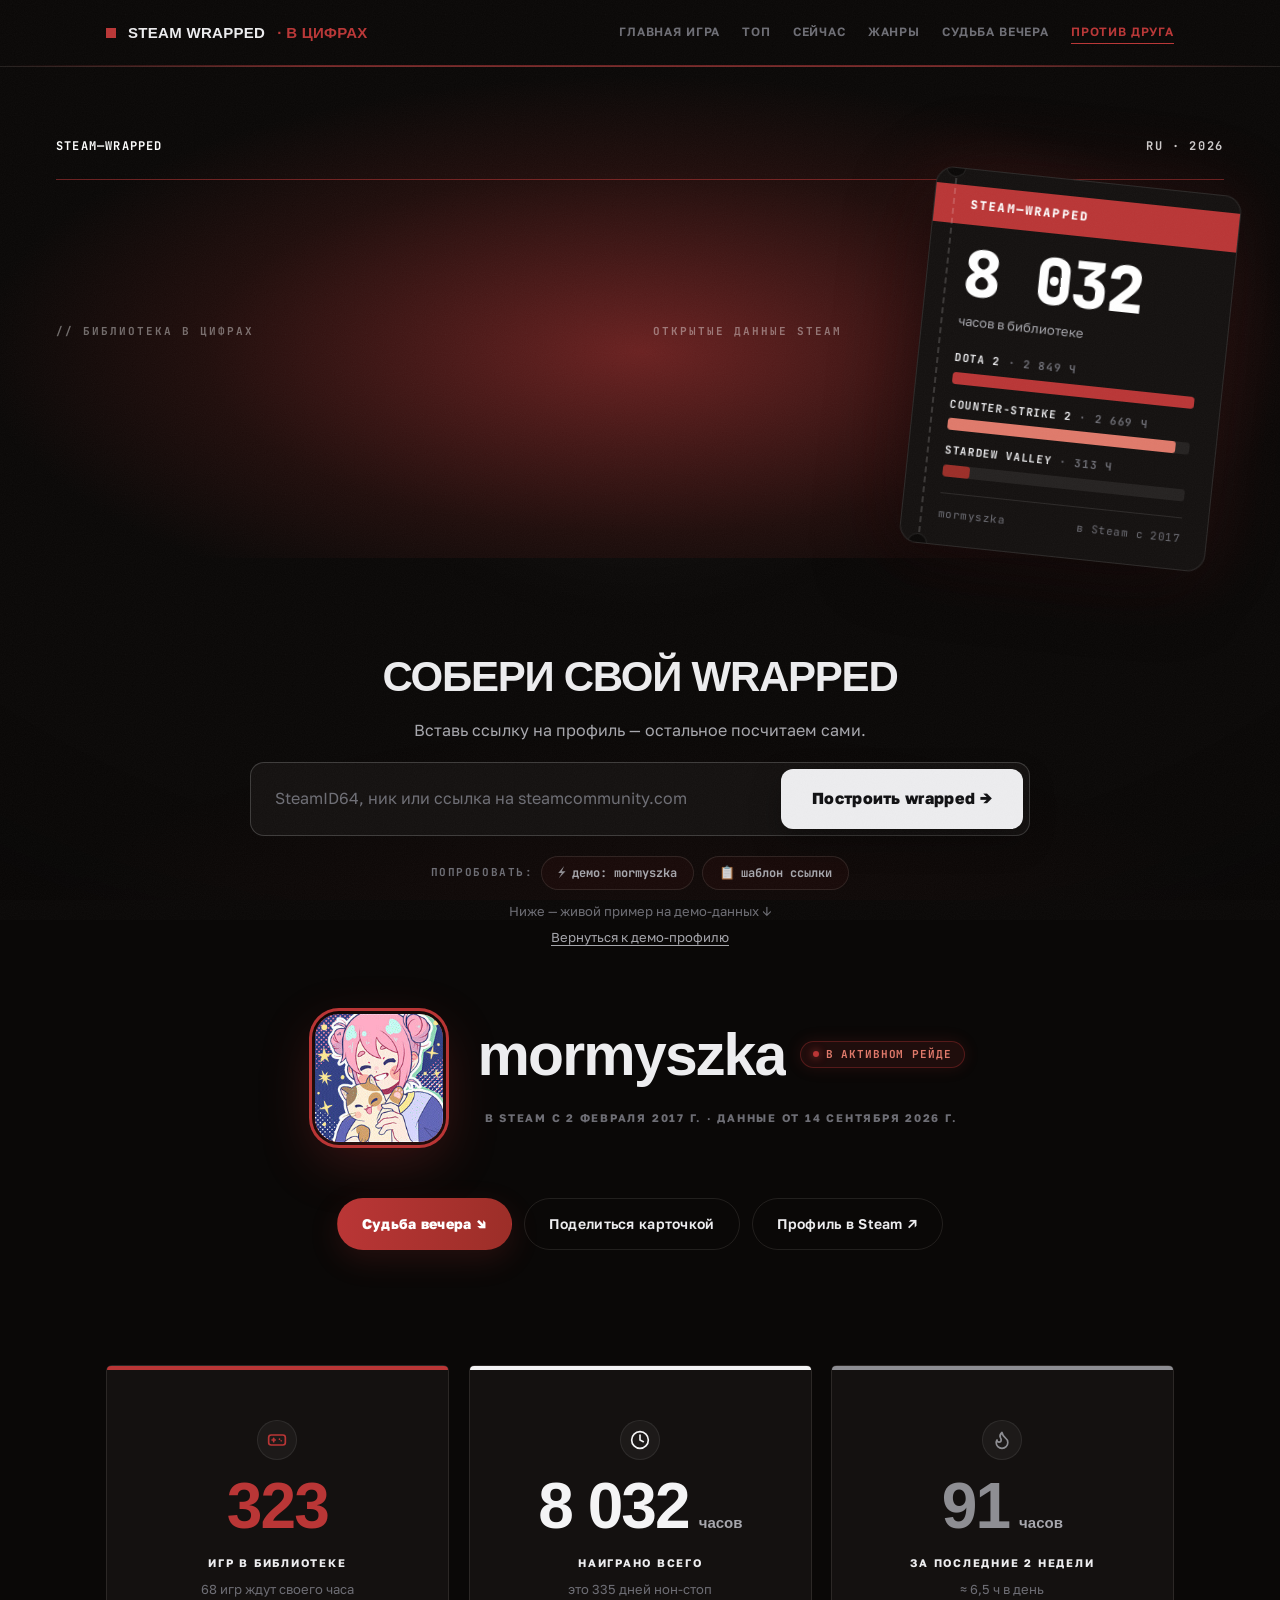
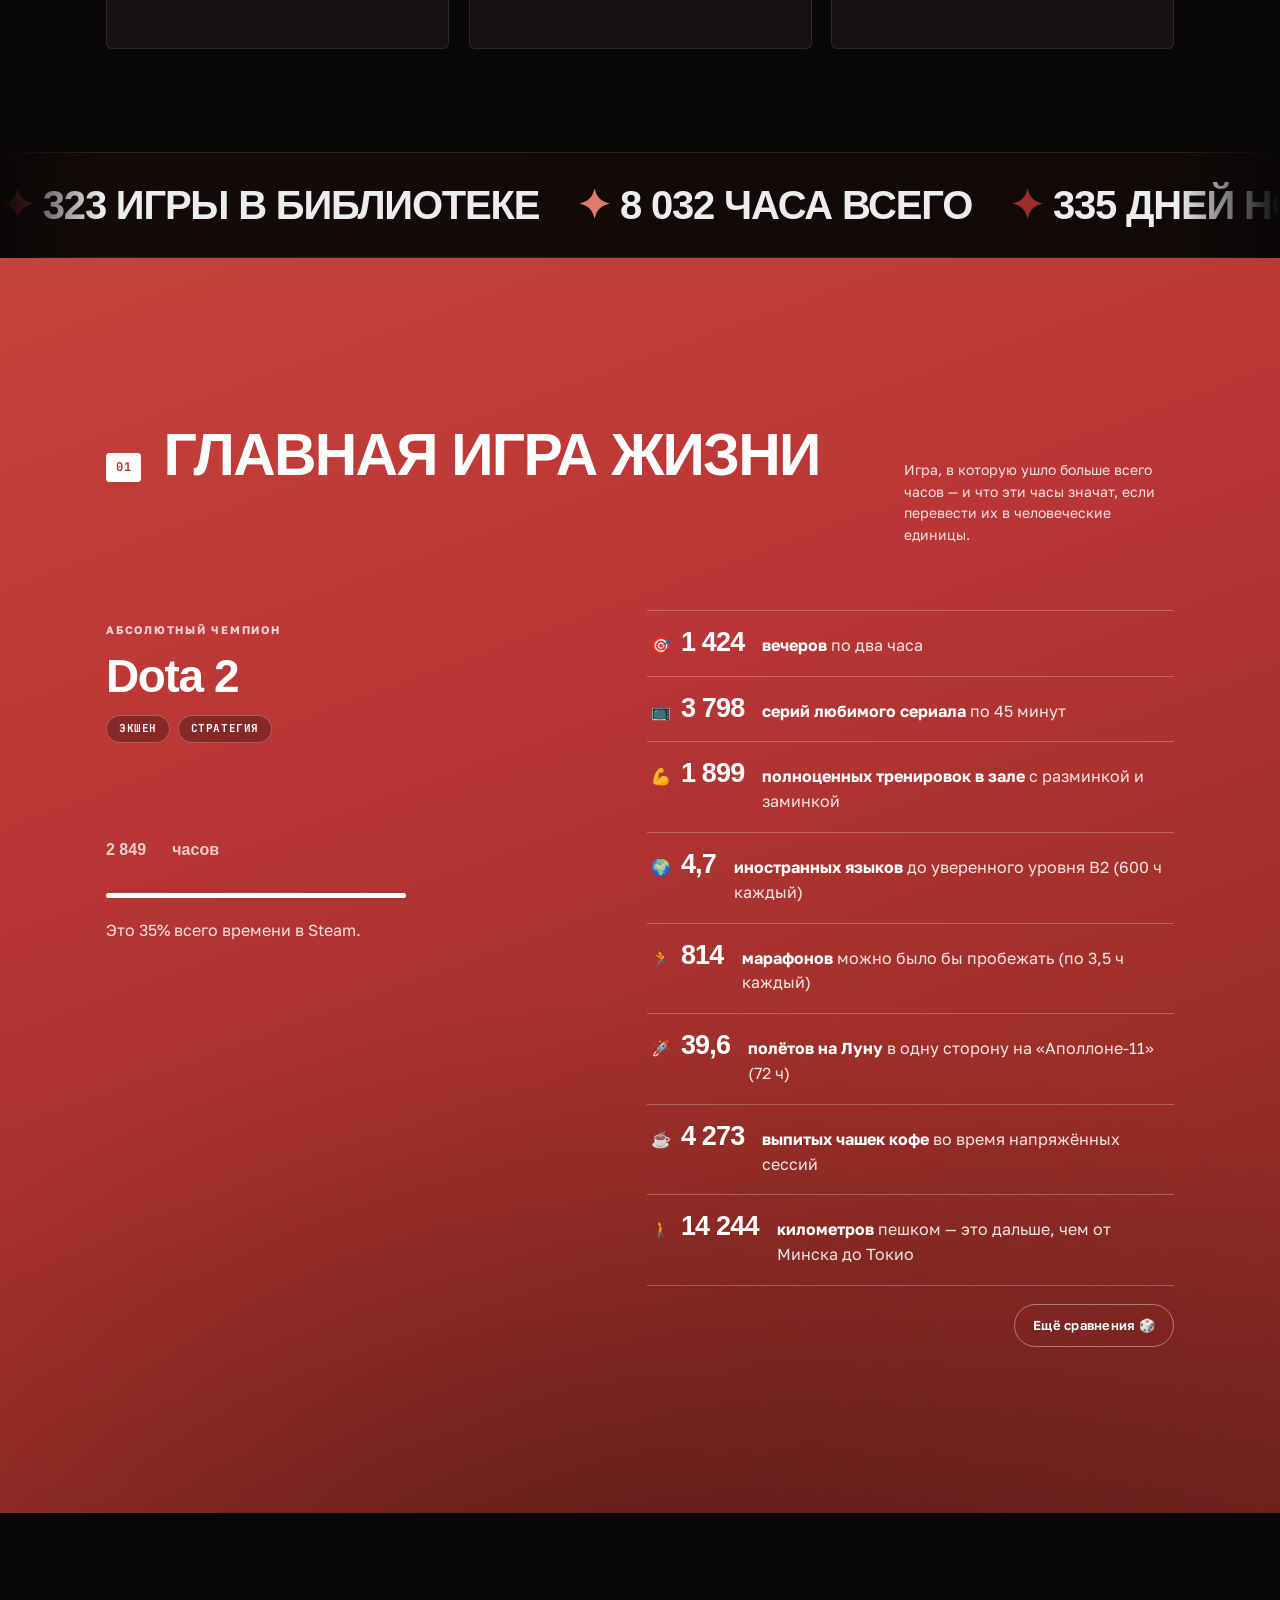
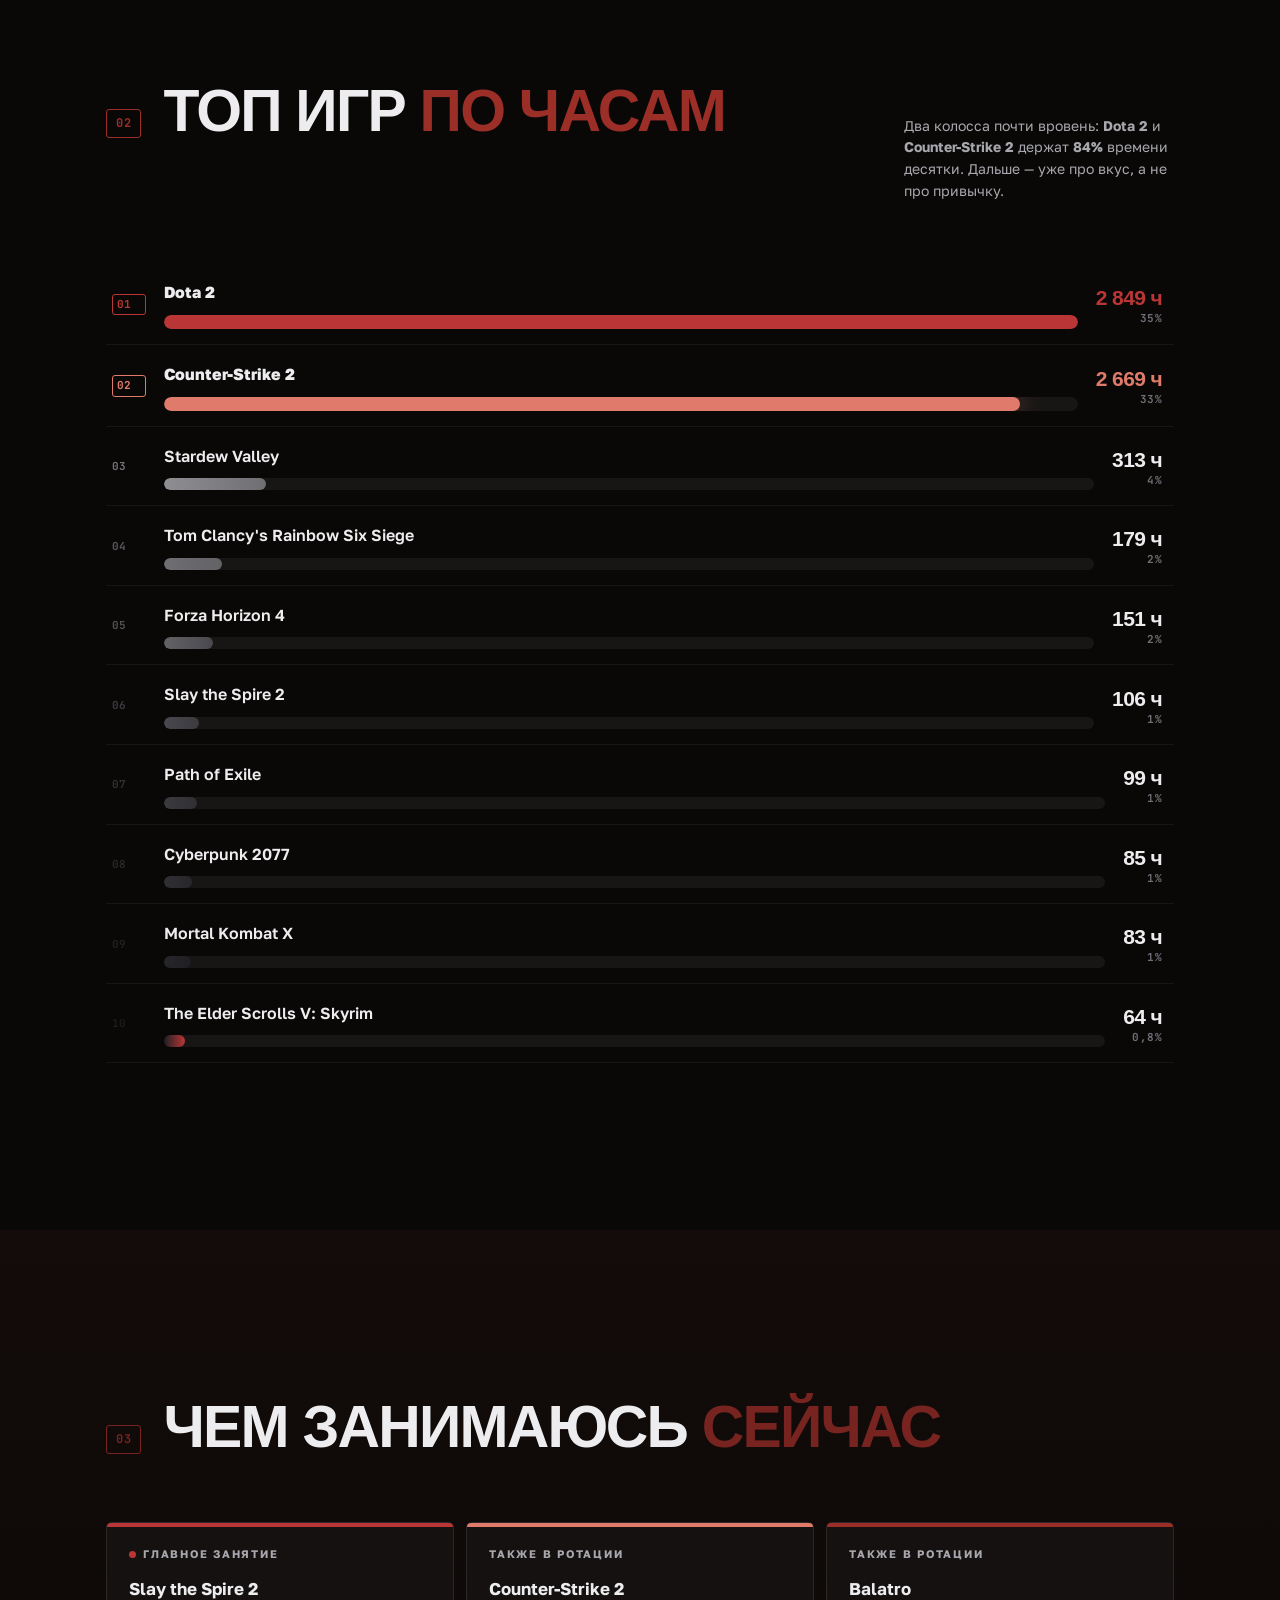
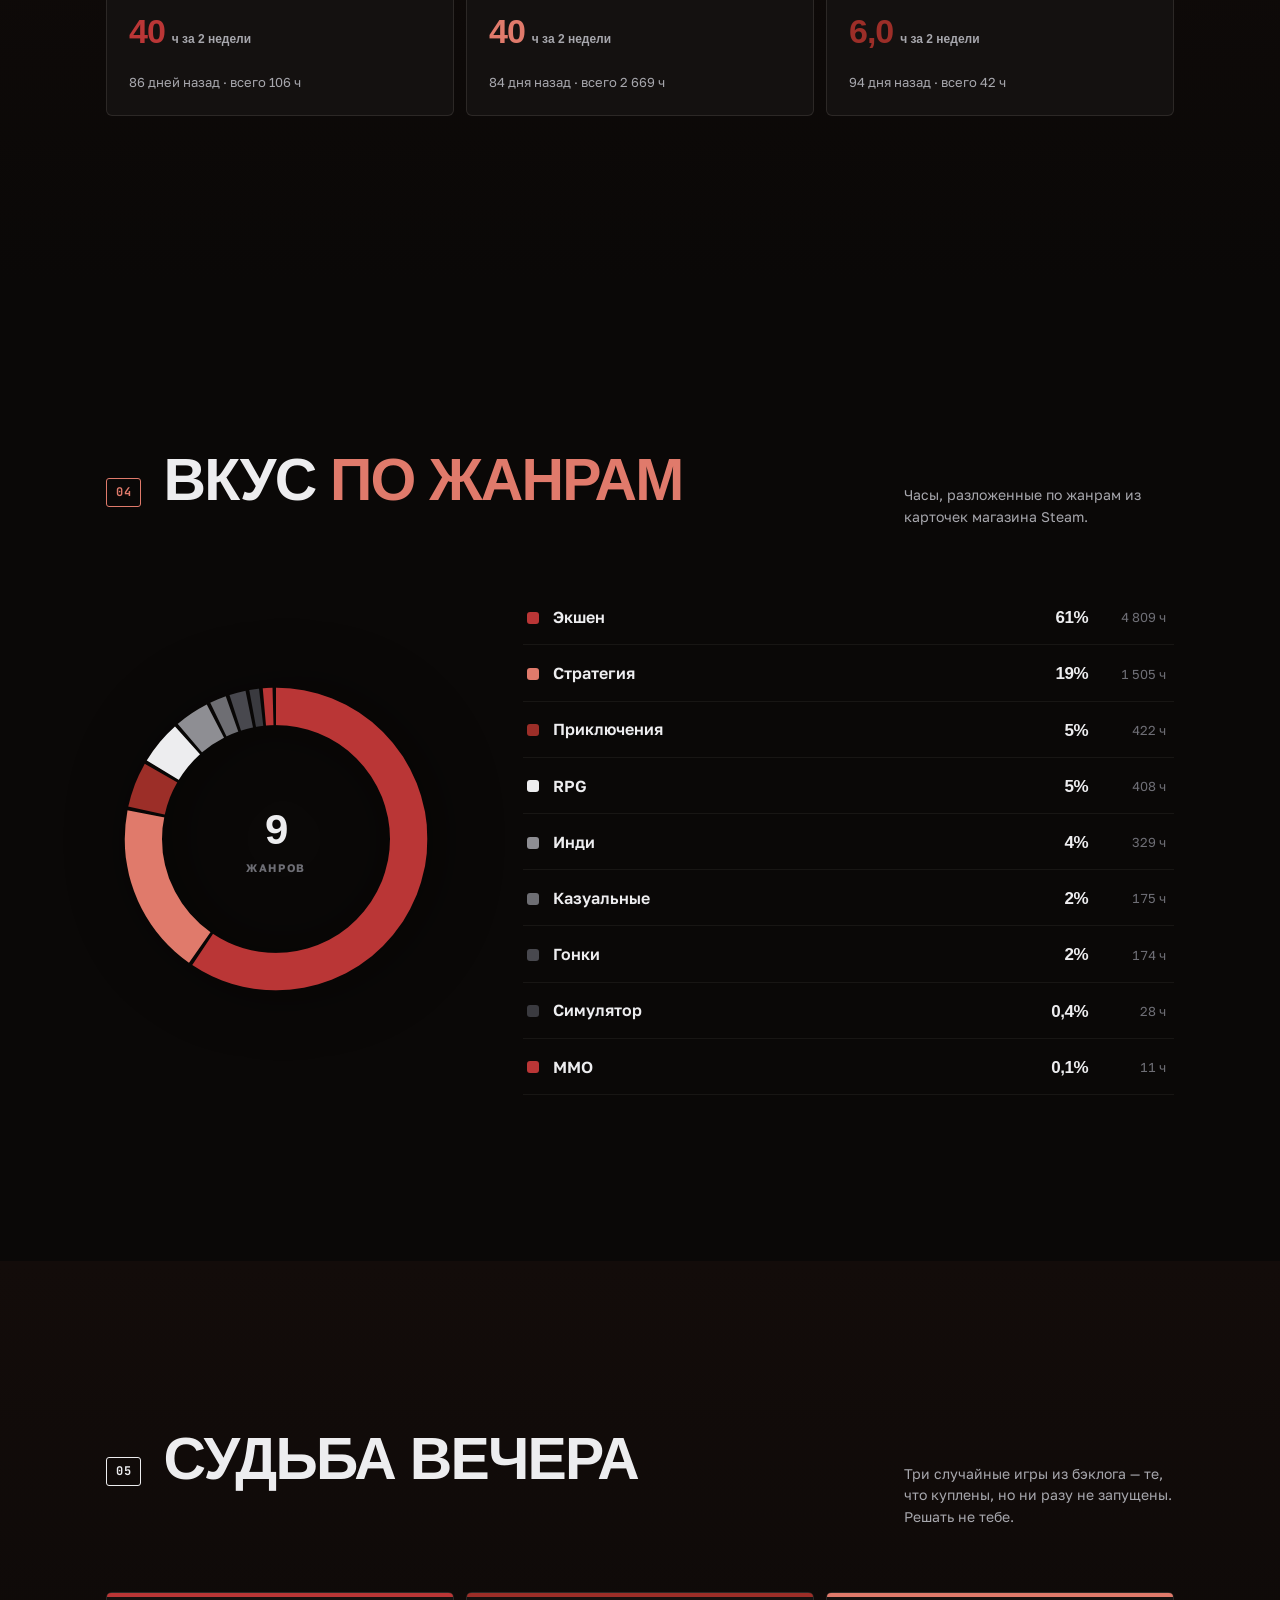
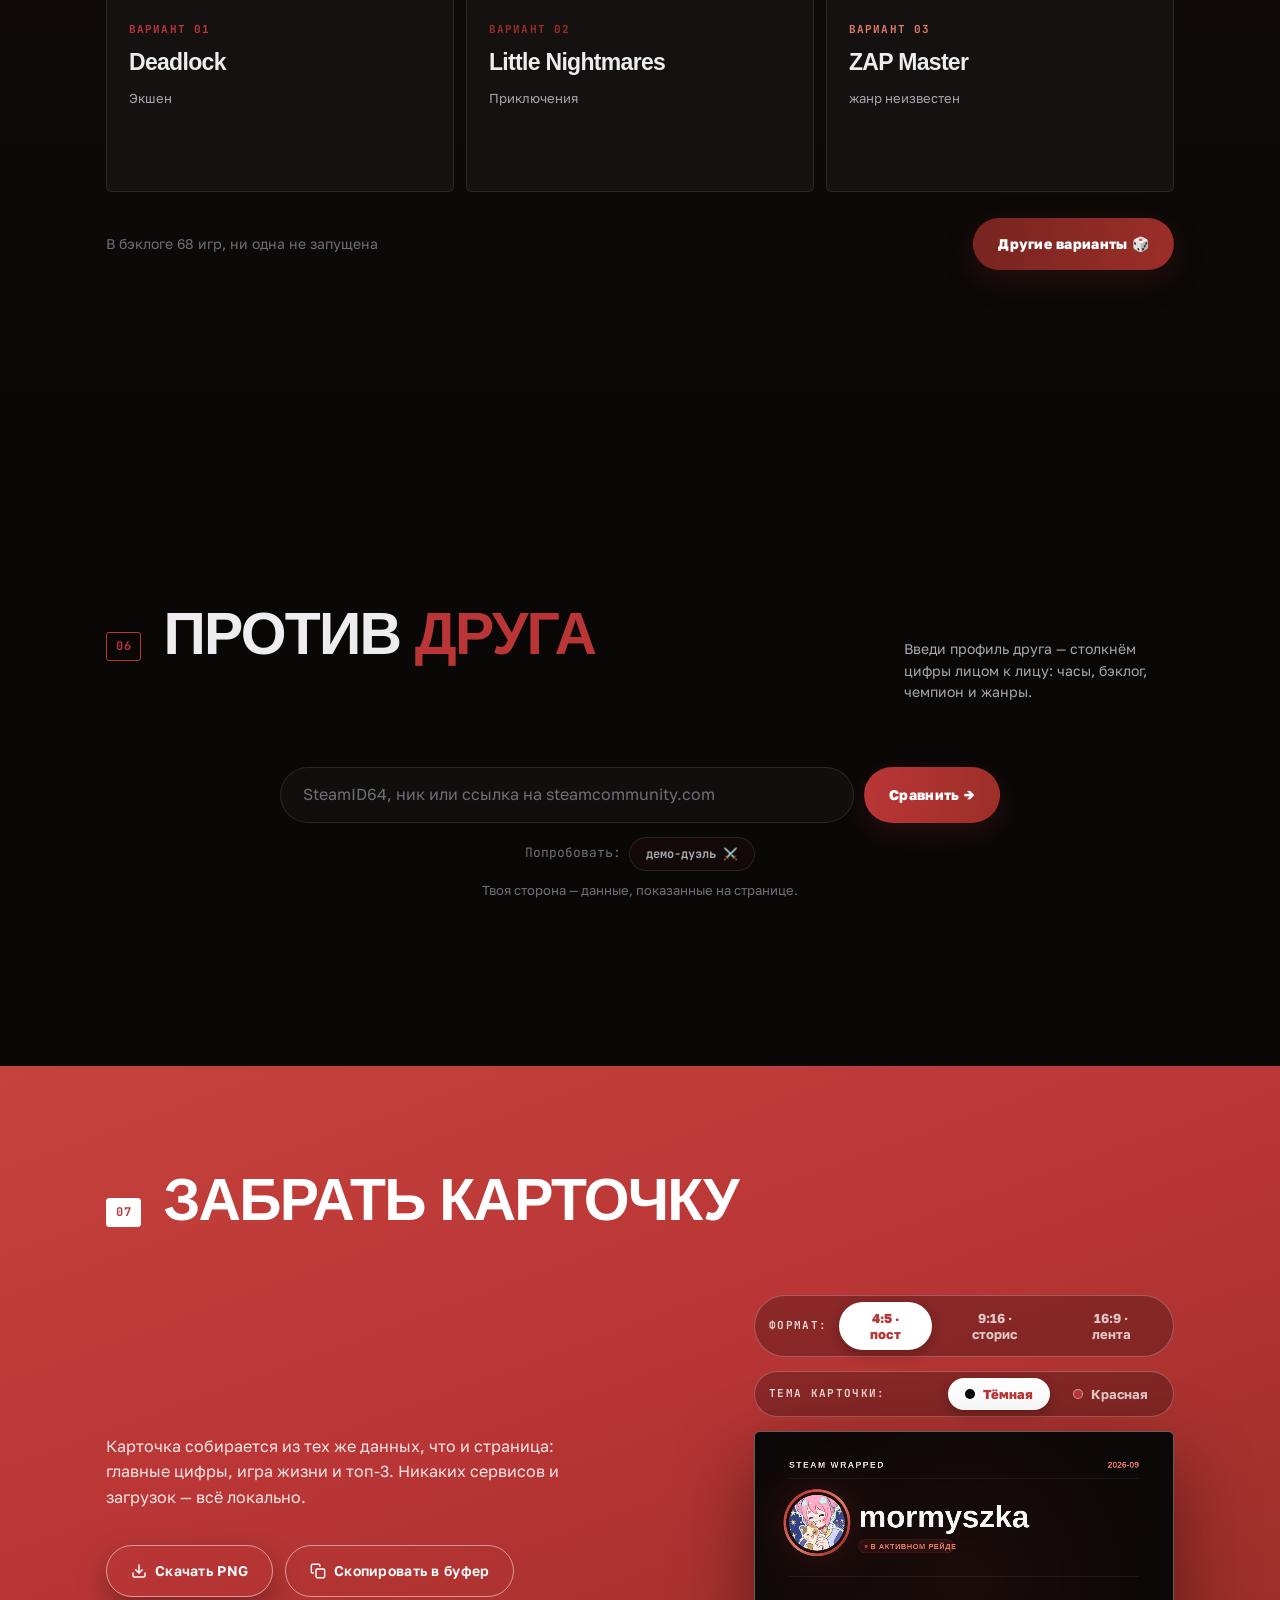
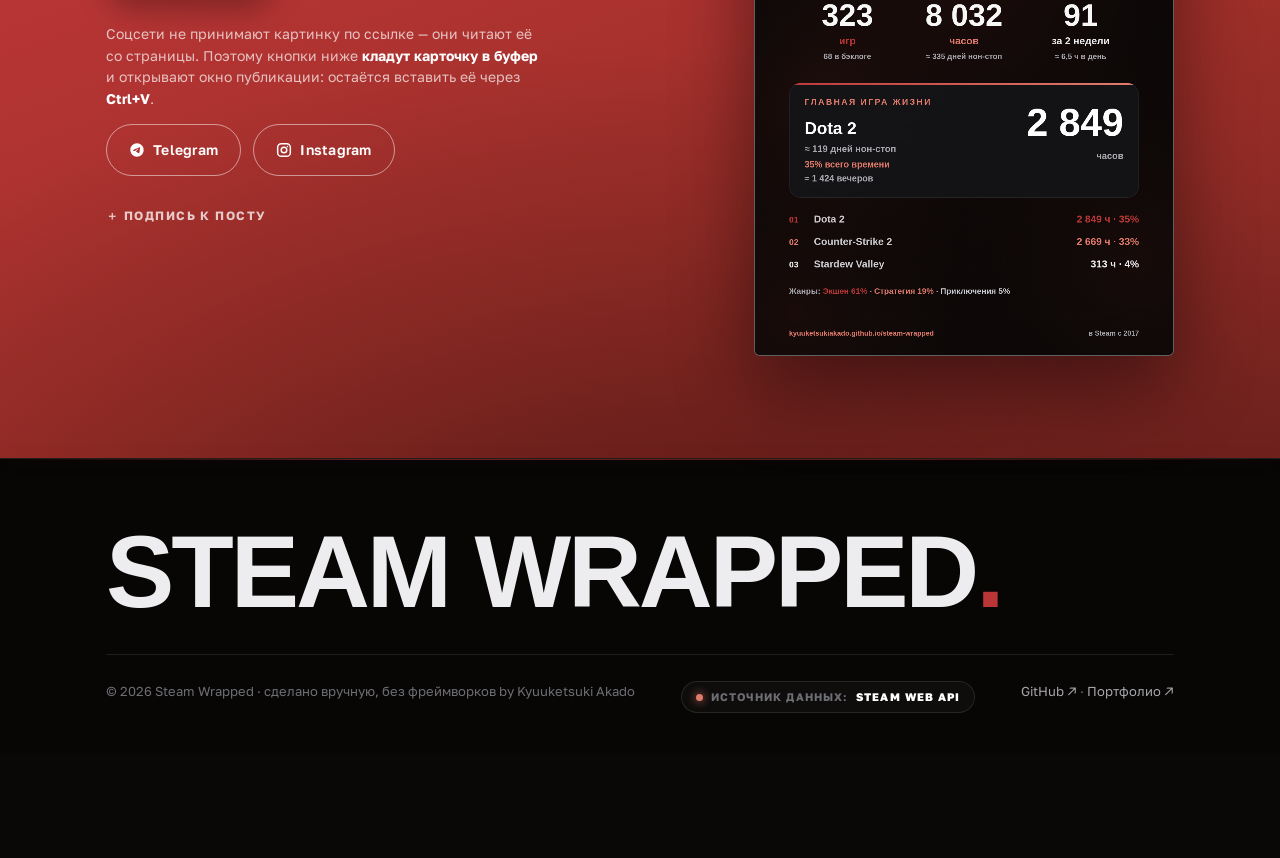
==== commit 02a9fdd2: "hero: калибровка вордмарка по DOM-метрике, масштаб, моно-цифра билета; снос двойной линейки - вордма" ====
--- a/index.html
+++ b/index.html
@@ -26,7 +26,7 @@
 <link rel="preconnect" href="https://fonts.gstatic.com" crossorigin>
 <link rel="stylesheet" href="https://fonts.googleapis.com/css2?family=Golos+Text:wght@400..900&family=JetBrains+Mono:wght@400..800&display=swap">
 <!-- ?v= — бамп версии при ручных правках css/js, иначе браузер отдаст кэш -->
-<link rel="stylesheet" href="assets/css/style.css?v=20260913-10">
+<link rel="stylesheet" href="assets/css/style.css?v=20260913-11">
 </head>
 <body>
 <a class="skip-link" href="#hero">К содержимому</a>
@@ -386,7 +386,7 @@
 
 <script src="assets/js/data.js"></script>
 <script src="assets/js/profile-data.js"></script>
-<script src="assets/js/app.js?v=20260913-10"></script>
+<script src="assets/js/app.js?v=20260913-11"></script>
   <button class="to-top" id="toTop" type="button" aria-label="Наверх">
     <svg width="20" height="20" viewBox="0 0 24 24" fill="none" stroke="currentColor" stroke-width="2.5" stroke-linecap="round" stroke-linejoin="round" aria-hidden="true"><path d="M12 19V5M5 12l7-7 7 7"/></svg>
   </button>
--- a/assets/css/style.css
+++ b/assets/css/style.css
@@ -326,6 +326,7 @@
 /* якорь пилюли не прячется под липкий топбар */
 #profileForm { scroll-margin-top: 76px; }
 /* красная шапка во всю ширину + тёмная инструментальная зона */
+.hero__red .wrap { max-width: 1440px; }
 .hero__red {
   padding: clamp(40px, 5.5vw, 72px) 0 0; text-align: left;
   background:
@@ -333,12 +334,7 @@
     #0A0807;
 }
 .hero__tools { padding-top: clamp(48px, 6vw, 88px); padding-bottom: clamp(60px, 8vw, 110px); position: relative; }
-/* двойная красная линейка — нижний край постера */
-.hero__tools::after {
-  content: ""; position: absolute; left: 0; right: 0; bottom: 0; height: 7px;
-  border-top: 1px solid rgba(186, 54, 54, 0.55);
-  border-bottom: 1px solid rgba(186, 54, 54, 0.28);
-}
+
 .hero::before {
   content: ""; position: absolute; inset: 0; z-index: 0; pointer-events: none;
 }
@@ -381,13 +377,13 @@
    кегль натягивается measureText'ом на ширину колонки (см. app.js). */
 .hero__stage {
   position: relative; overflow: hidden;
-  padding: clamp(30px, 3.8vw, 64px) 0 clamp(36px, 4.4vw, 76px);
+  padding: clamp(26px, 3.2vw, 54px) 0 clamp(30px, 3.6vw, 62px);
 }
 .hero__title {
   font-family: var(--display); font-weight: var(--w-display);
   line-height: 0.92; letter-spacing: var(--tight); text-transform: uppercase;
   color: #FFFFFF; text-align: center;
-  width: 102%; margin-left: -1%;
+  width: 100%;
   position: relative; z-index: 1;
   /* микро-дрейф за курсором: этажи дышат, постер живой (--px/--py ставит JS) */
   transform: translate3d(calc(var(--px, 0) * 12px), calc(var(--py, 0) * 5px), 0);
@@ -1111,8 +1107,8 @@
 
 /* ---------- hero: сплит «вордмарк + тикет» (референс 2) ---------- */
 .hero__split {
-  display: grid; grid-template-columns: minmax(0, 1.35fr) minmax(280px, 0.85fr);
-  gap: clamp(28px, 4vw, 64px); align-items: center;
+  display: grid; grid-template-columns: minmax(0, 1.6fr) minmax(290px, 0.7fr);
+  gap: clamp(24px, 3vw, 48px); align-items: center;
 }
 /* тикет-билет: живой объект из данных профиля — часы, топ-3, срок дружбы */
 .hero__ticket {
@@ -1145,8 +1141,9 @@
   letter-spacing: 0.18em; text-transform: uppercase;
 }
 .ticket__num {
-  font-family: var(--display); font-weight: var(--w-display);
-  font-size: clamp(58px, 5.6vw, 80px); line-height: 1; letter-spacing: var(--tight);
+  font-family: var(--mono); font-weight: 800;
+  font-variant-numeric: tabular-nums; font-feature-settings: "tnum" 1;
+  font-size: clamp(54px, 5vw, 74px); line-height: 1; letter-spacing: -0.03em;
   color: #FFFFFF;
 }
 .ticket__cap { margin: 6px 0 18px; font-size: 13px; color: var(--ink-dim); }
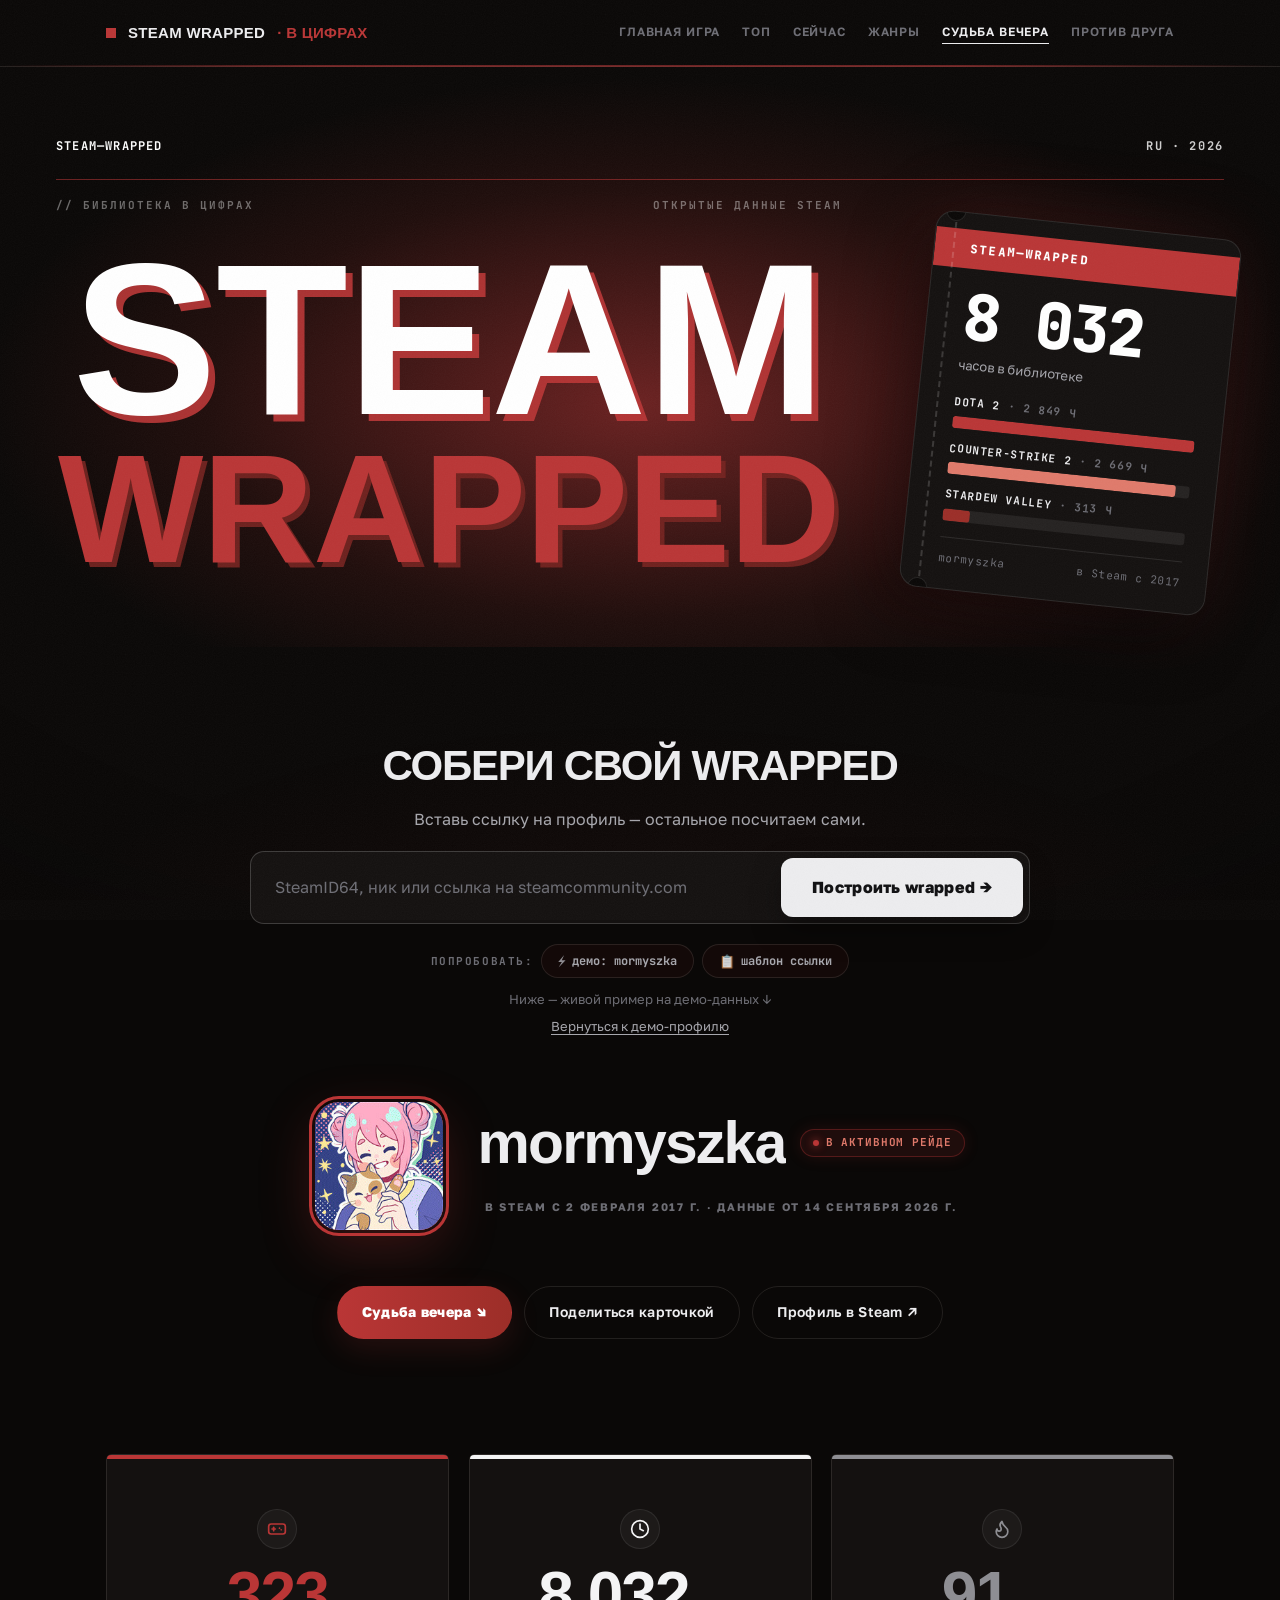
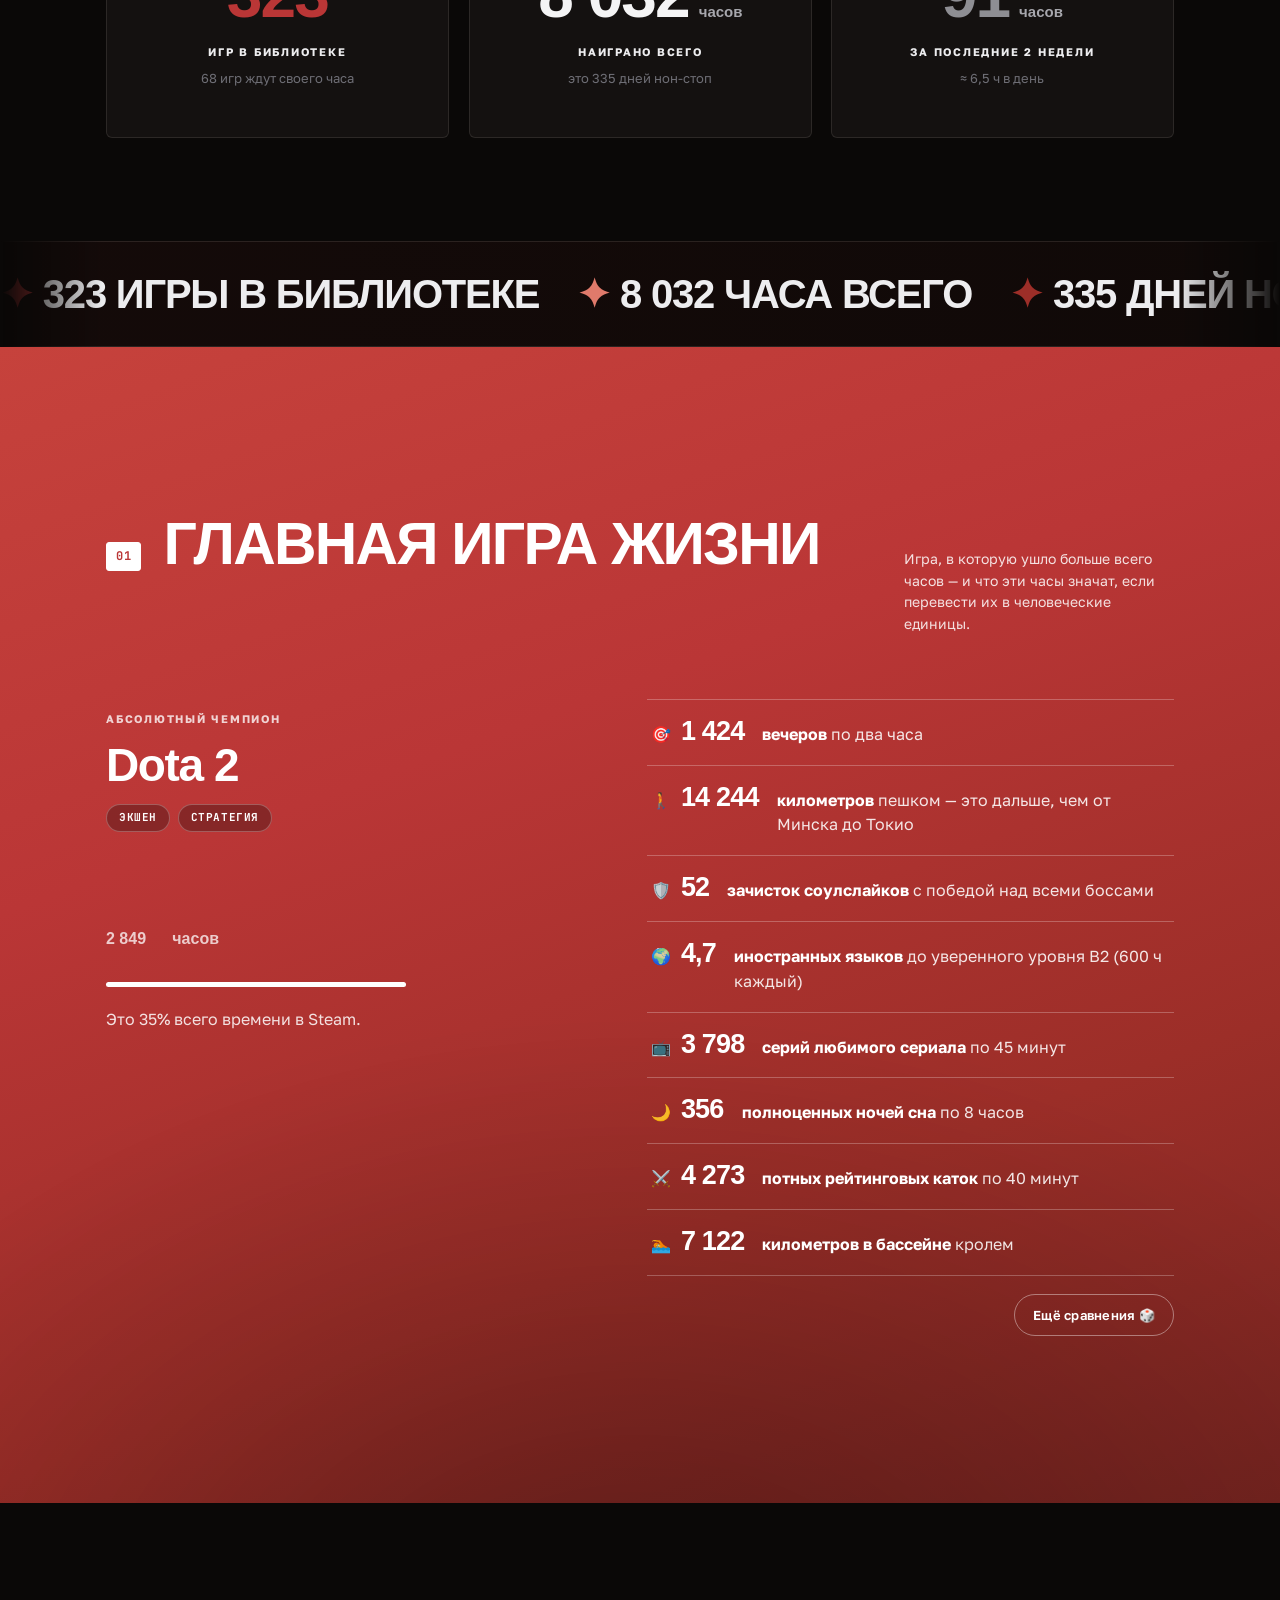
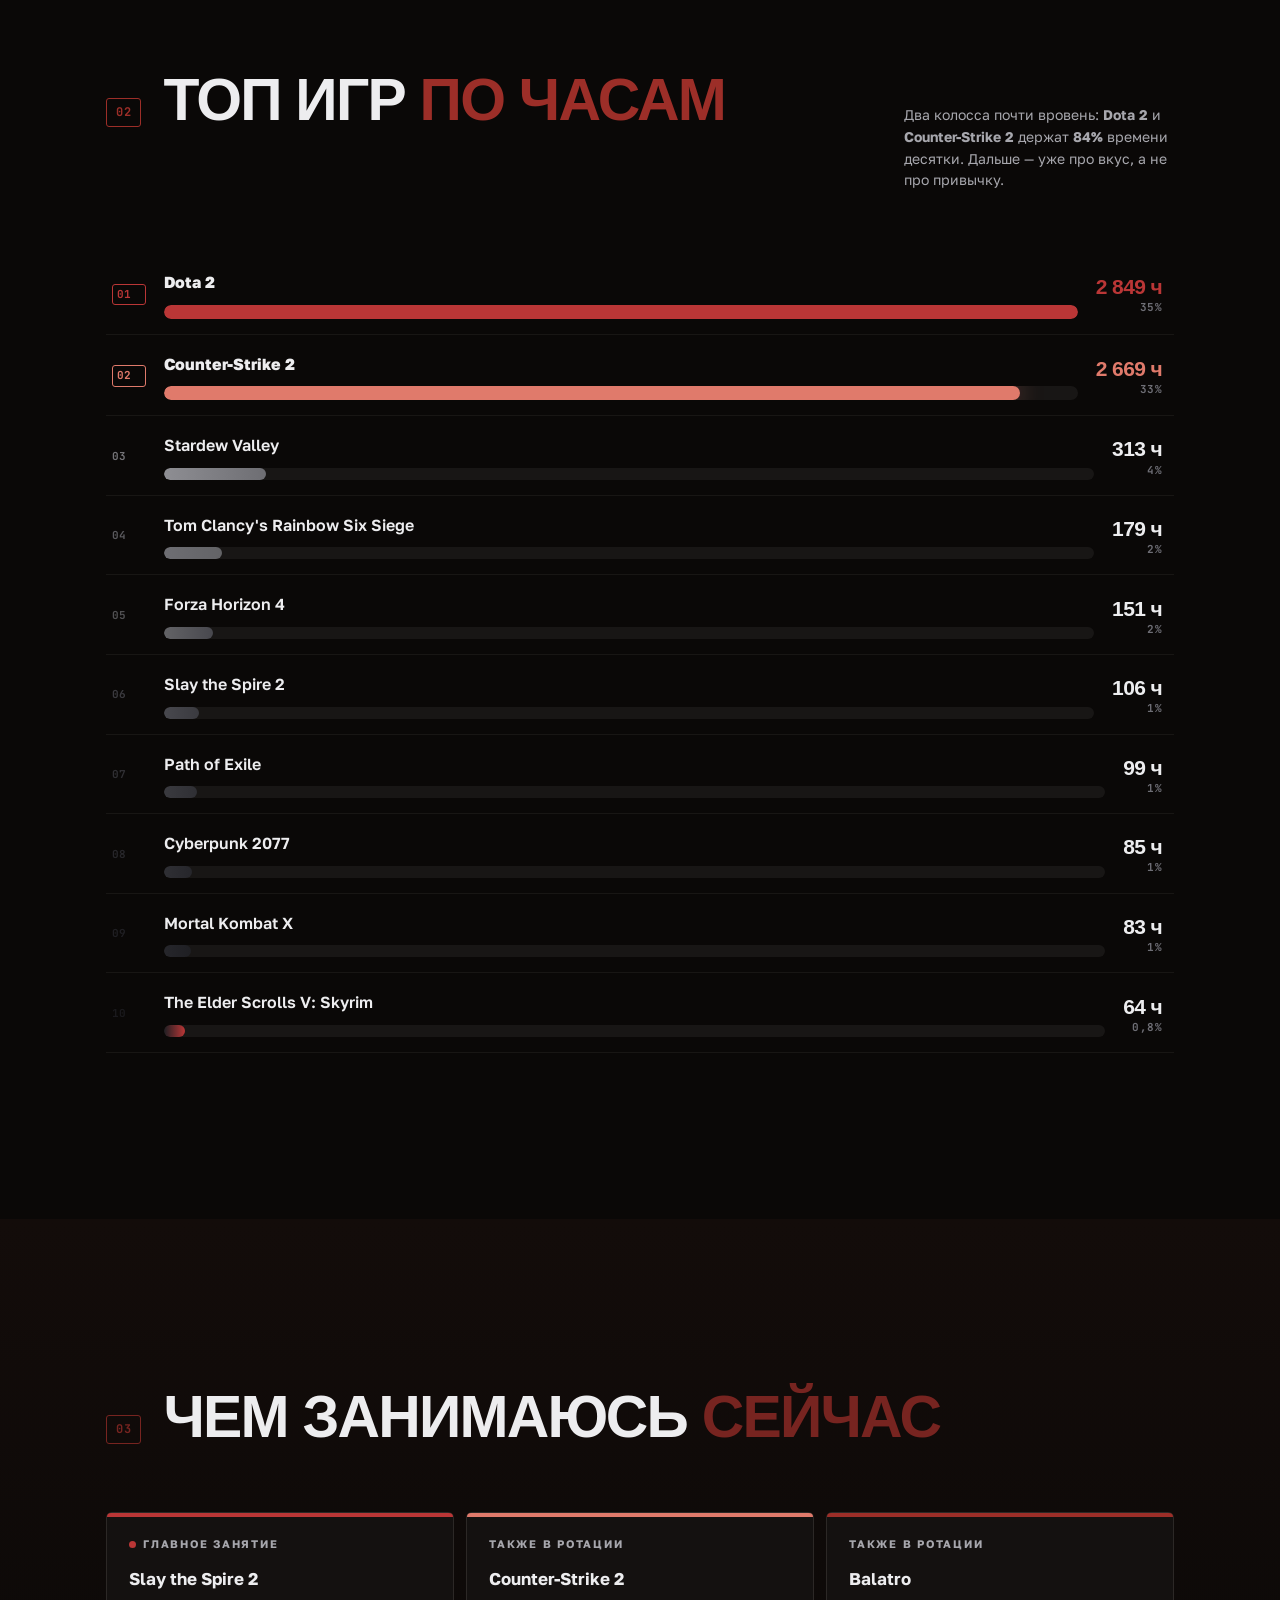
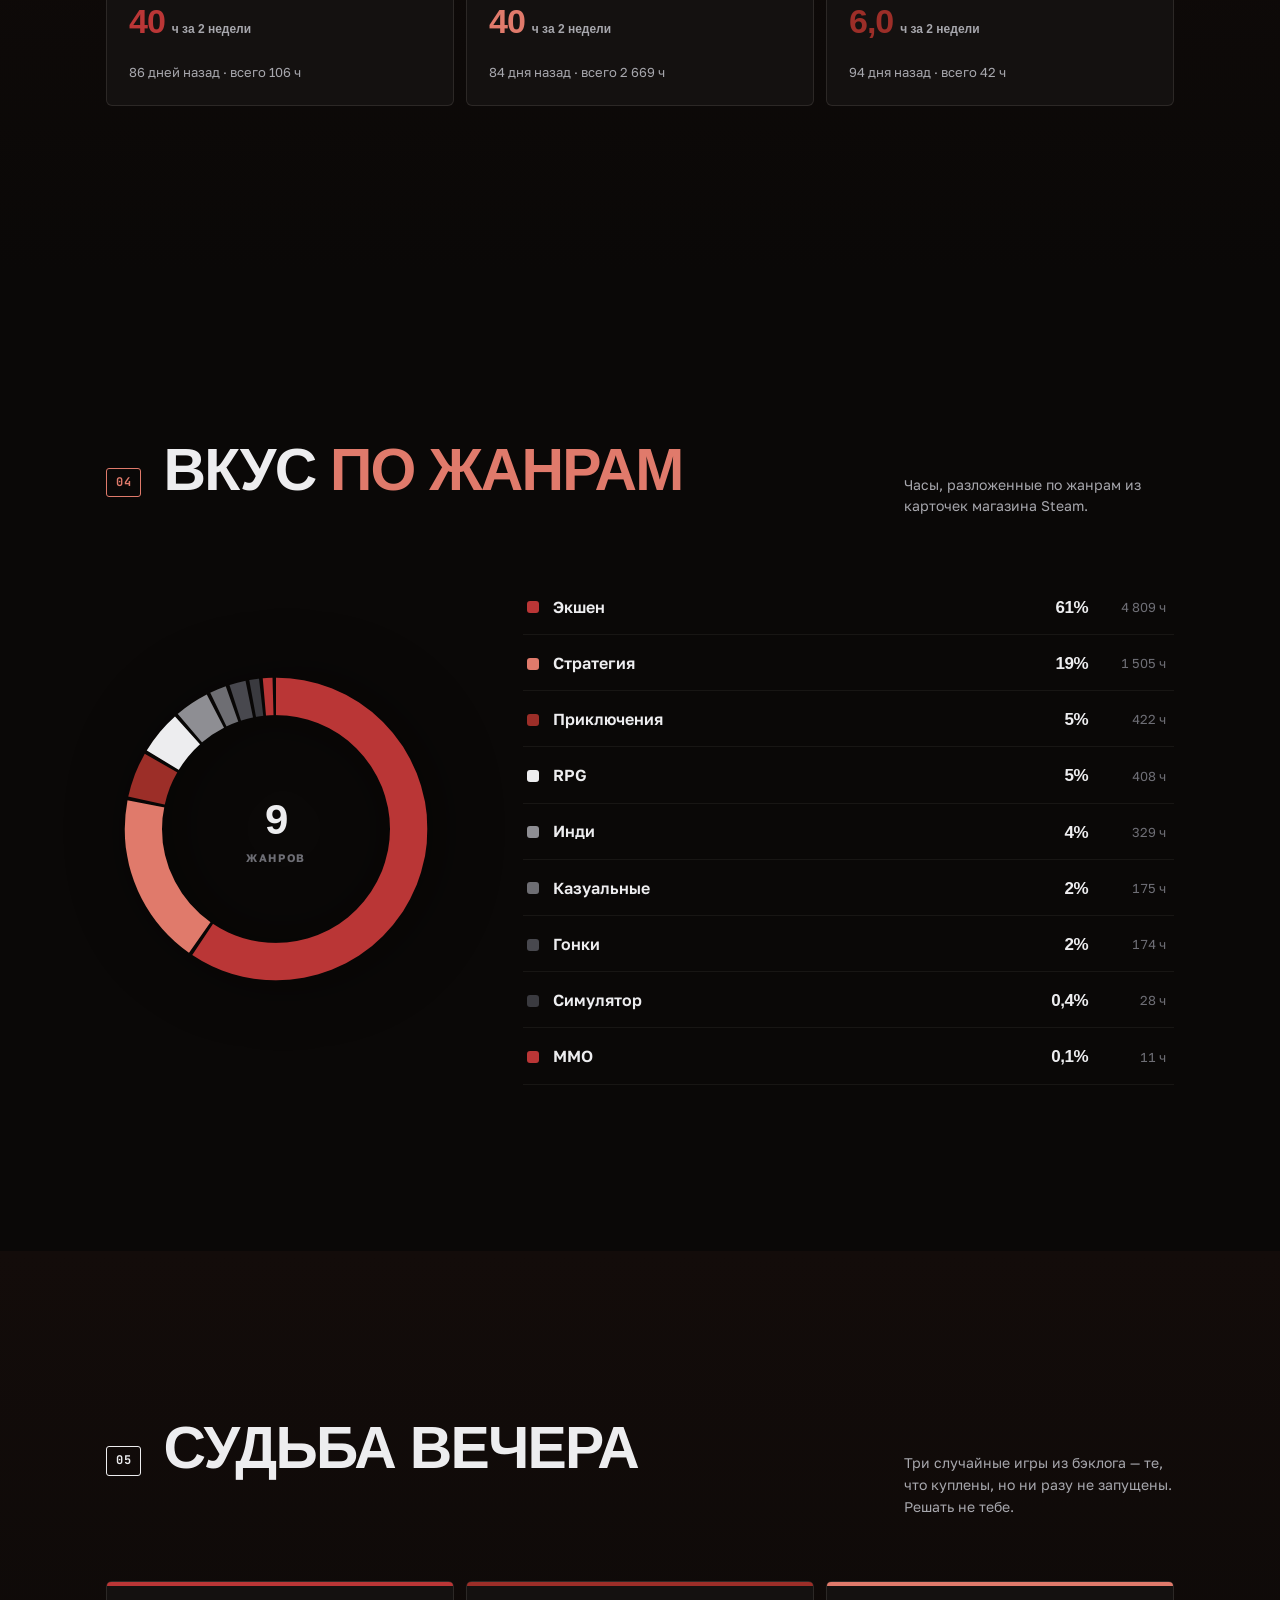
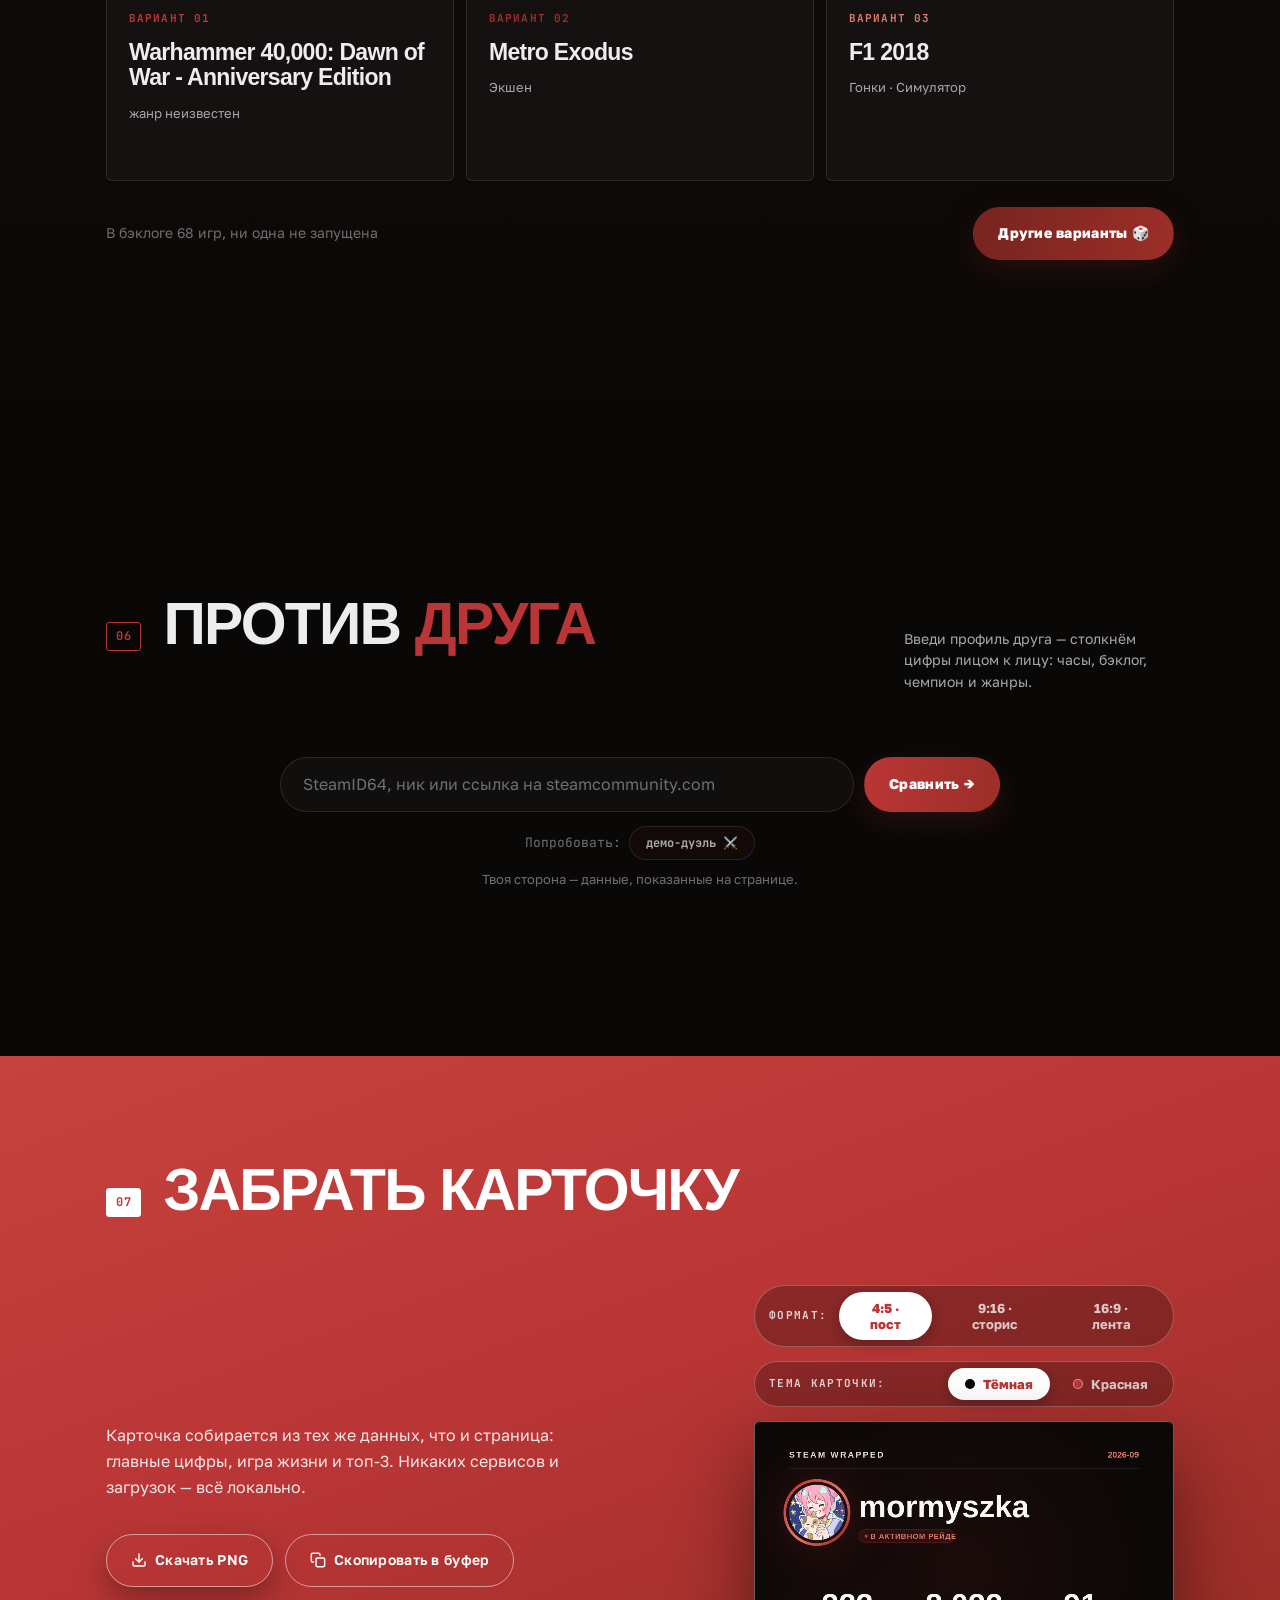
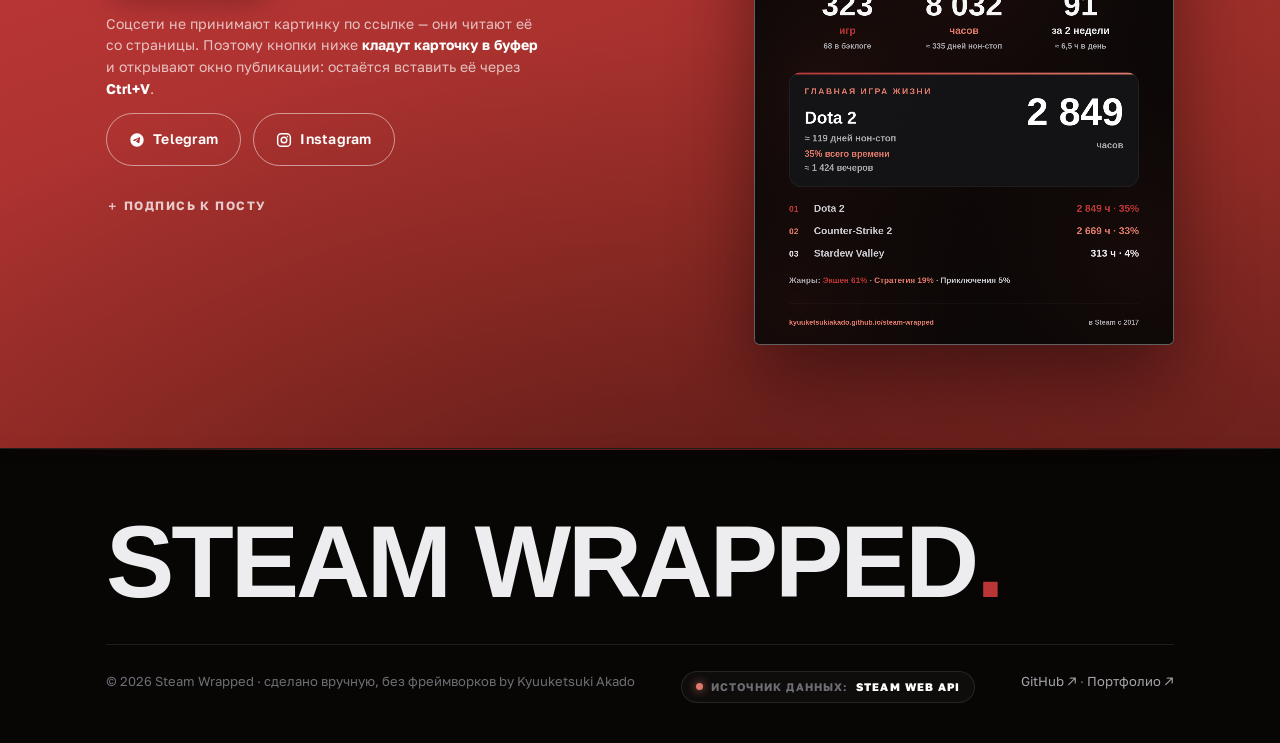
==== commit 1cfc1a3a: "fix: вордмарк больше не обрезается — меряем капс-текст и реальные глифы Корень бага был двойной: 1) " ====
--- a/index.html
+++ b/index.html
@@ -26,7 +26,7 @@
 <link rel="preconnect" href="https://fonts.gstatic.com" crossorigin>
 <link rel="stylesheet" href="https://fonts.googleapis.com/css2?family=Golos+Text:wght@400..900&family=JetBrains+Mono:wght@400..800&display=swap">
 <!-- ?v= — бамп версии при ручных правках css/js, иначе браузер отдаст кэш -->
-<link rel="stylesheet" href="assets/css/style.css?v=20260913-11">
+<link rel="stylesheet" href="assets/css/style.css?v=20260913-12">
 </head>
 <body>
 <a class="skip-link" href="#hero">К содержимому</a>
@@ -386,7 +386,7 @@
 
 <script src="assets/js/data.js"></script>
 <script src="assets/js/profile-data.js"></script>
-<script src="assets/js/app.js?v=20260913-11"></script>
+<script src="assets/js/app.js?v=20260913-12"></script>
   <button class="to-top" id="toTop" type="button" aria-label="Наверх">
     <svg width="20" height="20" viewBox="0 0 24 24" fill="none" stroke="currentColor" stroke-width="2.5" stroke-linecap="round" stroke-linejoin="round" aria-hidden="true"><path d="M12 19V5M5 12l7-7 7 7"/></svg>
   </button>
